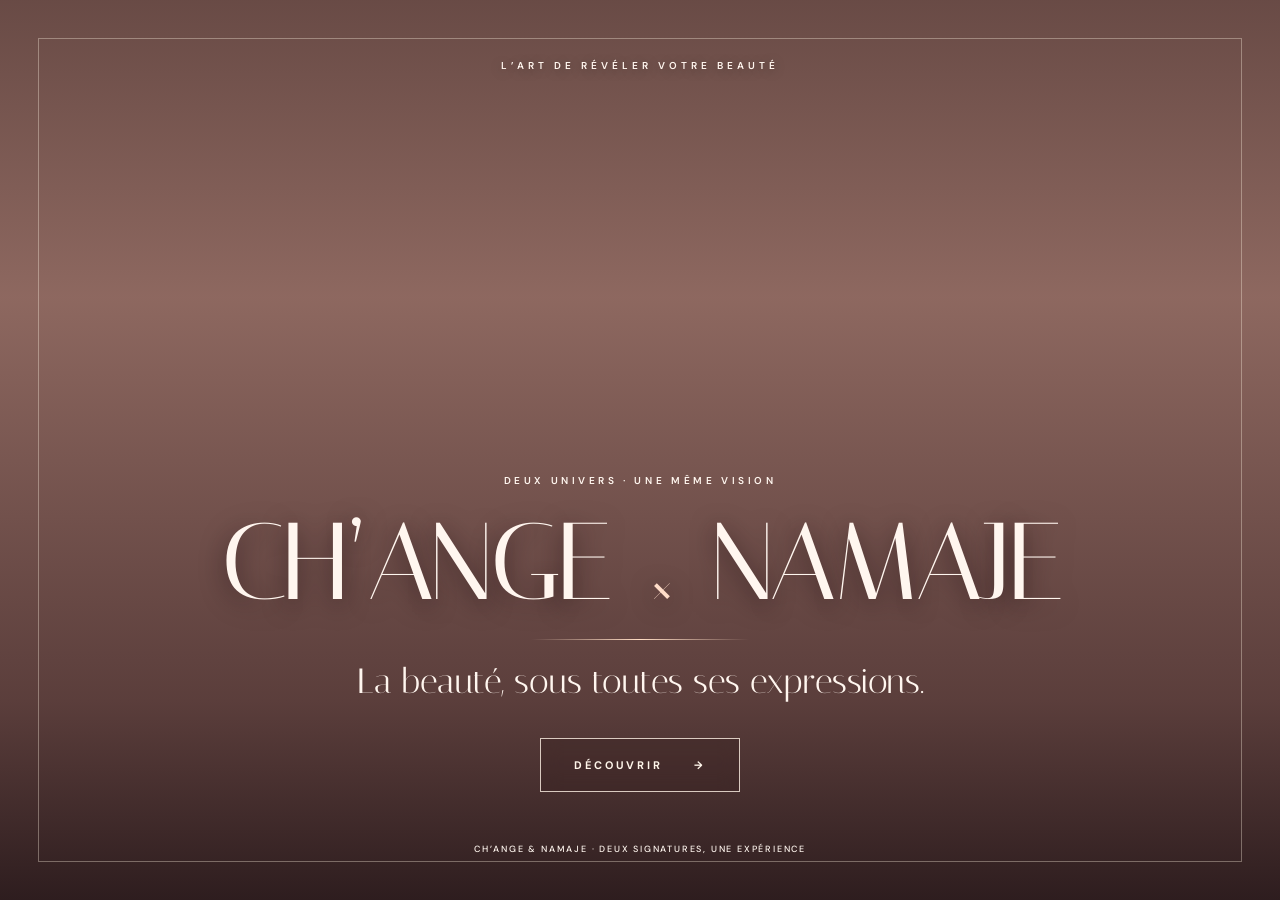
==== index.html @ f4307dc4 "fix(namaje): horaires cohérents dans le bandeau coiffure, sans modifier la présentation" ====
<!doctype html>
<html lang="fr">
<head>
<meta charset="utf-8">
<meta name="viewport" content="width=device-width, initial-scale=1">
<meta name="robots" content="index,follow">
<meta name="description" content="Découvrez Ch’ange, institut de beauté au Thor : soins visage, rituels du corps et moments de détente. Informations et contact.">
<meta name="theme-color" content="#f8f3ee">
<title>Ch’ange — Institut de beauté au Thor</title>
<link rel="icon" href="./favicon.svg" type="image/svg+xml">
<link rel="preconnect" href="https://fonts.googleapis.com">
<link rel="preconnect" href="https://fonts.gstatic.com" crossorigin>
<link href="https://fonts.googleapis.com/css2?family=DM+Sans:wght@400;500;600;700&family=Italiana&display=swap" rel="stylesheet">
<style>:root{--bg:#faf6f1;--cream:#f2e7dd;--rose:#d5b0a6;--ink:#3d2e2c;--muted:#877872;--stroke:#e7dad0;--white:#fffdfa;--display:'Italiana',Georgia,serif;--sans:'DM Sans',Arial,sans-serif}*{box-sizing:border-box}html{scroll-behavior:smooth}body{margin:0;background:var(--bg);color:var(--ink);font-family:var(--sans);-webkit-font-smoothing:antialiased}body.no-scroll{overflow:hidden}a{color:inherit;text-decoration:none}button{font:inherit;cursor:pointer}button:focus-visible,a:focus-visible,summary:focus-visible{outline:3px solid #b77e73;outline-offset:3px}img{display:block;width:100%;height:100%;object-fit:cover}h1,h2,h3,p{margin-top:0}.page[hidden],.lightbox[hidden],.mobile-menu[hidden],[hidden]{display:none!important}.skip{position:absolute;left:-10000px;top:auto;width:1px;height:1px;overflow:hidden}.skip:focus{left:12px;top:12px;background:white;padding:14px;width:auto;height:auto;z-index:200}.container{width:min(1320px,calc(100% - 112px));margin:auto}.preview-bar{min-height:32px;background:#4a3635;color:#fcece5;font:500 10px var(--sans);letter-spacing:.045em;display:flex;align-items:center;justify-content:space-between;padding:6px max(56px,calc((100vw - 1320px)/2));gap:12px}.preview-dot{display:inline-block;width:6px;height:6px;border-radius:50%;background:#e0b9a1;margin-right:8px}.site-header{position:sticky;top:0;z-index:30;height:93px;display:flex;align-items:center;justify-content:space-between;gap:32px;padding:0 max(56px,calc((100vw - 1320px)/2));background:rgba(250,246,241,.96);backdrop-filter:blur(14px);border-bottom:1px solid rgba(93,69,62,.12)}.wordmark,.change-wordmark{font:47px/.78 var(--display);letter-spacing:.025em;white-space:nowrap;text-transform:uppercase;font-synthesis:none}.wordmark small{display:block;text-align:center;font:600 9px/1.2 var(--sans);letter-spacing:.27em;margin-top:11px}.desktop-menu{display:flex;align-items:center;gap:26px;margin-left:auto}.desktop-menu>a{font-size:12px;white-space:nowrap;padding:12px 0;color:#796a62;position:relative}.desktop-menu>a.active{color:var(--ink);font-weight:700}.desktop-menu>a.active:after,.desktop-menu>a:hover:after{content:'';position:absolute;bottom:4px;left:0;right:0;height:1px;background:var(--ink)}.header-actions{display:flex;align-items:center}.nav-reserve{background:var(--ink);color:#fffaf6;font-size:12px;font-weight:600;white-space:nowrap;padding:16px 21px;border-radius:2px;transition:background .2s}.nav-reserve span{margin-left:13px}.nav-reserve:hover,.btn-dark:hover{background:#75554f}.mobile-toggle{display:none;border:0;background:none;color:var(--ink);font-size:27px}.mobile-menu{background:var(--bg);padding:15px 24px;display:grid;border-bottom:1px solid var(--stroke)}.mobile-menu a{padding:12px;border-bottom:1px solid var(--stroke)}.overline,.section-kicker{font-size:11px;font-weight:700;letter-spacing:.22em;color:#9a7469}.line{width:32px;display:inline-block;height:1px;background:var(--rose);vertical-align:middle;margin-right:12px}.btn{display:inline-flex;align-items:center;justify-content:space-between;gap:40px;padding:19px 25px;border:1px solid transparent;font-size:12px;font-weight:700;letter-spacing:.02em;transition:background .2s,transform .2s}.btn:hover{transform:translateY(-2px)}.btn-dark{background:var(--ink);color:white}.btn-light{background:var(--white);color:var(--ink)}.btn-outline{border-color:var(--ink);color:var(--ink)}.btn-outline:hover{background:#ead9ca}.under-link{display:inline-flex;gap:21px;align-items:center;font-size:12px;border-bottom:1px solid #b6a399;padding-bottom:7px}.text-arrow{font-size:12px;display:inline-flex;align-items:center;gap:28px;border-bottom:1px solid #bba59b;padding-bottom:8px;font-weight:700}.text-arrow span{font-size:16px}.home-hero{display:grid;grid-template-columns:53% 47%;min-height:646px;padding-top:52px;padding-bottom:58px;align-items:center}.hero-copy{padding:5px 40px 0 38px;position:relative;z-index:2}.hero-copy h1{font:clamp(67px,6.3vw,106px)/.98 var(--display);letter-spacing:-.03em;margin:29px 0 31px;white-space:nowrap}.hero-copy h1 em,.inner-intro h1 i,.intro-bands h2 i,.section-heading h2 i,.feature-content h2 i,.gift-steps h2 i,.contact-grid h2 i,.philosophy h3 i,.faq h2 i,.universe-grid h2 i{font-weight:400;color:#b88f85;font-style:italic}.hero-copy>p{font-size:14px;line-height:2.1;color:#7c706d;max-width:430px}.hero-actions{display:flex;align-items:center;gap:29px;margin-top:38px}.hero-location{display:flex;gap:12px;align-items:center;margin-top:74px;font-size:12px;line-height:1.7;color:#948177}.hero-location strong{font-weight:600;color:var(--ink)}.asterisk{font:43px var(--display);color:#c9a39c}.hero-visual{height:565px;position:relative;display:flex;justify-content:center}.hero-arch{position:absolute;left:5%;right:5%;top:0;bottom:25px;border-radius:270px 270px 4px 4px;overflow:hidden;background:#d3b2a1}.hero-arch img{object-position:center 52%}.round-seal{position:absolute;left:-34px;top:39%;height:130px;width:130px;border-radius:50%;background:#ecded4;border:1px solid #d7c0b3;box-shadow:0 0 0 6px #ecded4;display:flex;flex-direction:column;align-items:center;justify-content:center;font-size:11px;font-weight:600;line-height:1.7;letter-spacing:.16em;text-align:center;transform:rotate(-12deg)}.round-seal b{font:23px var(--display)}.hero-photo-note{position:absolute;bottom:0;right:-12px;transform:rotate(-90deg) translateX(100%);transform-origin:right bottom;font-size:9px;letter-spacing:.26em;white-space:nowrap;color:#947a70}.hero-photo-note span{margin:0 8px}.hairline{border-top:1px solid var(--stroke)}.intro-bands{text-align:center;padding:95px 150px 100px}.intro-bands h2,.section-heading h2,.feature-content h2,.contact-grid h2,.universe-grid h2,.faq h2{font:clamp(42px,4.4vw,72px)/1.06 var(--display);letter-spacing:-.025em;margin:18px 0 22px}.intro-bands>p:last-child{max-width:630px;margin:auto;color:#837670;line-height:2;font-size:14px}.home-categories{padding:0 0 110px}.section-heading{display:flex;align-items:flex-end;justify-content:space-between;margin-bottom:35px}.section-heading h2{margin-bottom:0}.category-grid{display:grid;grid-template-columns:1.15fr 1fr 1fr;gap:20px;height:445px}.category-card{position:relative;overflow:hidden;background:#e1c5b9}.category-card img,.gallery-item img{transition:transform .7s}.category-card:hover img,.gallery-item:hover img{transform:scale(1.055)}.category-card:after{content:'';position:absolute;inset:36% 0 0;background:linear-gradient(transparent,rgba(45,28,25,.65))}.category-overlay{position:absolute;z-index:1;bottom:28px;left:25px;right:25px;color:white;display:grid;grid-template-columns:1fr 20px;align-items:end;gap:10px}.category-overlay small{grid-column:1/-1;font-size:9px;letter-spacing:.2em}.category-overlay strong{font:33px var(--display);white-space:nowrap}.category-overlay b{font-weight:400;font-size:25px}.split-feature{display:grid;grid-template-columns:1fr 1fr;min-height:520px;background:#ede0d5}.feature-photo{height:540px}.feature-photo img{object-position:center 48%}.feature-content{align-self:center;padding:80px max(75px,calc((100vw - 1320px)/2));padding-left:clamp(50px,8vw,130px)}.feature-content h2{font-size:clamp(42px,4.3vw,70px);line-height:1.1;margin:18px 0 27px}.feature-content p{font-size:14px;line-height:2;color:#7b6c65;max-width:430px;margin-bottom:30px}.testimonial-block{text-align:center;padding:100px 0 110px}.testimonial-block .ornament{font:39px var(--display);color:#c9a091}.testimonial-block blockquote{font:clamp(37px,3.6vw,61px)/1.26 var(--display);max-width:880px;margin:23px auto;color:#533d38}.testimonial-block>p{font-size:11px;color:#9e9187}.action-panel{background:#ad847a;color:white;display:flex;align-items:center;justify-content:space-between;padding:65px 78px;margin-bottom:105px}.action-panel small{font-size:10px;letter-spacing:.22em}.action-panel h2{font:45px/1.18 var(--display);margin:15px 0 0}.inner-intro{padding:100px 0 75px;text-align:center}.inner-intro h1{font:clamp(55px,6vw,90px)/1.08 var(--display);letter-spacing:-.03em;margin:19px 0 24px}.inner-intro p{max-width:650px;margin:auto;font-size:14px;line-height:2.0;color:#80746e}.care-layout{padding:5px 0 90px}.care-filters{display:flex;align-items:center;justify-content:center;gap:10px;margin-bottom:38px}.chip{border:1px solid #dfd1c8;background:transparent;padding:13px 19px;font-size:12px;color:#856f69}.chip:hover,.chip.active{background:var(--ink);color:#fff;border-color:var(--ink)}.care-cards{display:grid;grid-template-columns:repeat(2,minmax(0,1fr));gap:20px}.care-item{min-height:275px;background:#fffcf9;border:1px solid var(--stroke);display:grid;grid-template-columns:42% 58%}.care-item>img{height:100%;object-position:center}.care-item>div{padding:32px 30px;display:flex;align-items:flex-start;flex-direction:column}.care-item small{color:#ae8479;letter-spacing:.12em;font-size:9px;font-weight:700}.care-item h2{font:36px var(--display);margin:19px 0 10px}.care-item p{color:#7b726e;font-size:12px;line-height:1.8;margin-bottom:19px}.care-item a{margin-top:auto}.notice{display:flex;align-items:center;gap:24px;background:#e9dad0;padding:26px 36px;margin-bottom:90px}.notice>span{font-size:30px}.notice p{font-size:12px;line-height:1.7;margin:0;flex:1}.notice a{font-size:12px;text-decoration:underline;white-space:nowrap}.universe-grid{display:grid;grid-template-columns:49% 51%;gap:0;background:#e9dcd1}.universe-grid img{height:565px}.universe-grid>div{align-self:center;padding:60px 12%}.universe-grid p{font-size:14px;line-height:2;color:#7f6e66;margin-bottom:20px}.universe-grid .btn{margin-top:15px}.philosophy{display:grid;grid-template-columns:repeat(3,1fr);gap:75px;padding:90px 0 130px}.philosophy>div{border-top:1px solid #daccc1;padding-top:20px}.philosophy span{font-size:12px;color:#b98f84}.philosophy h3{font:40px var(--display);margin:26px 0 12px}.philosophy p{font-size:13px;line-height:1.8;color:#857670}.gallery-grid{display:grid;grid-template-columns:1.1fr 1fr 1fr;grid-auto-rows:315px;gap:18px;padding-bottom:120px}.gallery-item{border:0;padding:0;overflow:hidden;position:relative;background:#dfc9ba;text-align:left}.gallery-item.tall{grid-row:span 2}.gallery-item:after{content:'';position:absolute;inset:55% 0 0;background:linear-gradient(transparent,#30201c99)}.gallery-item span{position:absolute;z-index:1;bottom:22px;left:22px;right:22px;color:white;font-size:12px;display:flex;justify-content:space-between}.gallery-item span b{font-size:20px;font-weight:400}.gift-hero{display:grid;grid-template-columns:1fr 1fr;gap:7%;align-items:center;padding:95px 0 80px}.gift-hero>div{padding:0 0 0 40px}.gift-hero h1{font:clamp(60px,5.6vw,85px)/1.08 var(--display);margin:24px 0}.gift-hero h1 i{color:#b78c7e;font-weight:400}.gift-hero p{font-size:14px;line-height:1.9;color:#80736b;max-width:480px;margin-bottom:30px}.gift-hero img{height:520px;border-radius:260px 260px 0 0}.micro{font-size:10px!important;color:#998b82!important;line-height:1.75}.gift-hero .micro{margin-top:18px}.gift-steps{border-top:1px solid var(--stroke);display:grid;grid-template-columns:repeat(3,1fr);gap:50px;padding:65px 0 125px}.gift-steps b{color:#bb8d7e;font-size:12px}.gift-steps h2{font:33px var(--display);margin:18px 0}.gift-steps p{font-size:12px;line-height:1.8;color:#817269}.contact-grid{display:grid;grid-template-columns:1fr 1fr;gap:24px;padding-bottom:110px}.contact-card,.hours-card{background:var(--white);padding:54px 65px;border:1px solid var(--stroke)}.contact-card h2,.hours-card h2{font-size:54px;margin:17px 0 36px}.contact-field{padding:20px 0;border-top:1px solid var(--stroke)}.contact-field>span{color:#aa847b;letter-spacing:.18em;font-size:10px}.contact-field p{font-size:15px;line-height:1.8;margin:15px 0 10px}.contact-field a:not(.contact-big){font-size:12px;text-decoration:underline}.contact-big{display:block;margin:15px 0 3px;font:26px var(--display)}.contact-big.mail{font:15px var(--sans);overflow-wrap:anywhere}.contact-card .btn{margin-top:27px}.hours-list{border-top:1px solid var(--stroke)}.hours-list>div{display:flex;justify-content:space-between;border-bottom:1px solid var(--stroke);padding:16px 0;font-size:13px}.hours-list strong{font-weight:600}.hours-card .micro{padding-top:14px}.faq{display:grid;grid-template-columns:37% 63%;gap:40px;padding-bottom:115px}.faqs{padding-right:30px}.faqs details{border-bottom:1px solid var(--stroke)}.faqs summary{padding:24px 0;cursor:pointer;font-size:15px;display:flex;justify-content:space-between;list-style:none}.faqs summary::-webkit-details-marker{display:none}.faqs summary span{font-size:20px;color:#b58b81}.faqs p{font-size:13px;line-height:1.9;color:#7a6c66;padding-bottom:18px}.faqs p a{text-decoration:underline}.footer{background:#3d302e;color:#eaded4}.footer-top{display:grid;grid-template-columns:2fr repeat(3,1fr);gap:45px;padding:65px 0 80px}.footer-brand .wordmark{font-size:49px;display:inline-block;color:#fff7ed}.footer-brand .wordmark small{font-size:9px}.footer-brand p{font-size:13px;color:#c2b0a5;margin-top:32px}.footer-top>div:not(:first-child){display:flex;flex-direction:column;align-items:flex-start;gap:13px;font-size:12px}.footer-top strong{font-size:12px;letter-spacing:.12em;color:#fff6ef;margin-bottom:12px}.footer-top a:not(.wordmark):hover{text-decoration:underline}.footer-top p{font-size:12px;line-height:1.9;color:#ccbab0}.footer-bottom{border-top:1px solid #665651;min-height:67px;display:flex;align-items:center;justify-content:space-between;gap:20px;font-size:10px;color:#d3beb2}.lightbox{position:fixed;inset:0;background:#211916ef;z-index:200;display:grid;place-items:center;padding:60px}.lightbox img{width:auto;height:auto;max-height:85vh;max-width:85vw;object-fit:contain;box-shadow:0 12px 50px #0007}.lightbox-close{position:absolute;right:35px;top:18px;background:none;border:0;color:white;font-size:45px}@media(max-width:1300px){.container{width:calc(100% - 80px)}.site-header{padding:0 40px}.desktop-menu{gap:16px}.wordmark{font-size:39px}.hero-copy{padding-left:0}.hero-copy h1{font-size:clamp(60px,6.2vw,88px)}.hero-visual{height:525px}.preview-bar{padding:6px 40px}.feature-content{padding-right:45px}}@media(max-width:1040px){.site-header{height:80px}.desktop-menu{display:none}.mobile-toggle{display:block;margin-left:15px}.hero-copy h1{font-size:clamp(57px,6.9vw,75px)}.home-hero{grid-template-columns:50% 50%;min-height:590px}.hero-visual{height:490px}.hero-actions{flex-wrap:wrap;gap:19px}.hero-location{margin-top:42px}.care-item{grid-template-columns:1fr}.care-item>img{height:230px}.feature-content{padding:40px}.intro-bands{padding:80px 40px}.category-overlay strong{font-size:25px}.gallery-grid{grid-auto-rows:250px}.contact-card,.hours-card{padding:35px}}@media(max-width:680px){.container{width:calc(100% - 36px)}.preview-bar{padding:9px 18px;font-size:9px}.preview-bar>span:last-child{display:none}.site-header{height:75px;padding:0 18px}.wordmark{font-size:37px}.wordmark small{font-size:8px}.nav-reserve{padding:12px 11px;font-size:10px}.nav-reserve span{display:none}.home-hero{grid-template-columns:1fr;padding:50px 0 35px;gap:32px}.hero-copy{padding:0}.hero-copy h1{font-size:clamp(56px,14vw,79px);margin:24px 0;white-space:normal}.hero-copy>p{font-size:13px}.hero-actions{margin-top:25px}.hero-location{display:none}.hero-visual{height:450px;margin:0 13px}.hero-arch{left:5%;right:5%;bottom:0}.round-seal{height:105px;width:105px;left:-8px;font-size:9px}.hero-photo-note{display:none}.intro-bands{padding:75px 0}.intro-bands h2,.section-heading h2{font-size:49px}.section-heading{align-items:flex-start;gap:15px;flex-direction:column}.home-categories{padding-bottom:65px}.category-grid{grid-template-columns:1fr 1fr;height:auto;gap:12px}.category-card{height:270px}.category-tall{grid-column:1/-1;height:400px}.category-overlay{left:13px;right:13px;bottom:16px}.category-overlay strong{font-size:23px}.category-overlay small{font-size:7px}.split-feature{grid-template-columns:1fr}.feature-photo{height:420px}.feature-content{padding:50px 22px 60px}.feature-content h2{font-size:52px}.testimonial-block{padding:78px 0}.testimonial-block blockquote{font-size:42px}.action-panel{padding:40px 25px;display:block;margin-bottom:65px}.action-panel h2{font-size:36px;margin-bottom:26px}.inner-intro{padding:75px 0 45px}.inner-intro h1{font-size:58px}.care-filters{flex-wrap:wrap;justify-content:flex-start}.chip{font-size:11px;padding:11px}.care-cards{grid-template-columns:1fr}.care-item{grid-template-columns:42% 58%;min-height:220px}.care-item>img{height:100%}.care-item>div{padding:22px 16px}.care-item h2{font-size:28px}.care-item p{font-size:11px}.notice{flex-wrap:wrap;padding:22px;gap:12px}.notice a{margin-left:43px}.universe-grid{grid-template-columns:1fr}.universe-grid img{height:440px}.universe-grid>div{padding:50px 24px}.philosophy{grid-template-columns:1fr;gap:35px;padding:65px 0 90px}.gallery-grid{grid-template-columns:1fr 1fr;grid-auto-rows:220px;gap:10px;padding-bottom:80px}.gallery-item.tall{grid-row:span 2}.gift-hero{grid-template-columns:1fr;padding:65px 0 40px}.gift-hero>div{padding:0}.gift-hero h1{font-size:62px}.gift-hero img{height:370px;margin-top:25px}.gift-steps{grid-template-columns:1fr;gap:25px;padding-bottom:85px}.gift-steps>div{border-bottom:1px solid var(--stroke);padding-bottom:20px}.contact-grid{grid-template-columns:1fr;padding-bottom:75px}.contact-card,.hours-card{padding:32px 22px}.contact-card h2,.hours-card h2{font-size:50px}.faq{grid-template-columns:1fr;gap:10px;padding-bottom:75px}.faqs{padding-right:0}.footer-top{grid-template-columns:1fr 1fr;gap:30px;padding:55px 0}.footer-top>div:first-child{grid-column:1/-1}.footer-bottom{align-items:flex-start;padding:20px 0;flex-wrap:wrap}.lightbox{padding:20px}.lightbox img{max-width:95vw;max-height:80vh}.lightbox-close{right:14px;top:6px}}
.care-item-dynamic{padding:35px;background:#fffaf6;border:1px solid #ebddd3;min-height:220px;display:flex;flex-direction:column;justify-content:center;gap:12px}.care-item-dynamic h3{font:29px Italiana,Georgia,serif;margin:0}.care-item-dynamic p{line-height:1.6;color:#796d67}.care-item-dynamic small{font-weight:700;color:#a47769}.cms-modules{display:grid;gap:20px;margin-bottom:65px}.cms-module{padding:32px;border-radius:18px;background:#fff9f3;display:grid;gap:14px}.cms-module h2{font:38px Italiana,Georgia,serif;margin:0}.cms-module p{max-width:830px;line-height:1.8;color:#655852;white-space:pre-line}.cms-module img{width:100%;max-height:460px;object-fit:cover;border-radius:14px}.cms-module a{width:max-content;border-bottom:1px solid currentColor}.cms-module--banner{background:#e8d4ca}.cms-module--photo{grid-template-columns:1fr 1fr;align-items:center}.cms-module--photo img{grid-column:1;grid-row:1/3}.cms-module--photo h2,.cms-module--photo p{grid-column:2}@media(max-width:750px){.cms-module--photo{display:block}.cms-module--photo img{margin-bottom:20px}}

/* Mobile: déroulant attaché à l'en-tête sticky, jamais inséré en haut du document. */
@media (max-width: 1040px) {
 .site-header{isolation:isolate}
 .site-header > .mobile-menu{
  position:absolute;
  z-index:35;
  top:100%;
  left:0;
  right:0;
  display:grid;
  gap:0;
  padding:12px max(18px,env(safe-area-inset-right)) 20px max(18px,env(safe-area-inset-left));
  margin:0;
  background:#faf6f1;
  border-top:1px solid #e7dad0;
  border-bottom:1px solid #d8c5ba;
  box-shadow:0 18px 26px rgba(61,46,44,.14);
  max-height:calc(100vh - 80px);
  max-height:calc(100dvh - 80px);
  overflow-y:auto;
  overscroll-behavior:contain;
  -webkit-overflow-scrolling:touch;
 }
 .site-header > .mobile-menu a{
  display:block;
  padding:15px 12px;
  color:var(--ink);
  font-size:14px;
  font-weight:500;
 }
 .site-header > .mobile-menu a:last-child{border-bottom:0}
 .site-header > .mobile-menu a[aria-current="page"]{
  color:#a47769;
  font-weight:700;
 }
}
@media (max-width: 680px){
 .site-header > .mobile-menu{
  max-height:calc(100vh - 75px);
  max-height:calc(100dvh - 75px);
 }
}
@media (min-width: 1041px){
 .site-header > .mobile-menu{display:none!important}
}

</style>
<link rel="stylesheet" href="./tarifs.css"><link rel="stylesheet" href="./soins-details.css">
<link rel="stylesheet" href="./home-dual.css?v=10">
<link rel="stylesheet" href="./design-public.css?v=5">
<link rel="stylesheet" href="./home-reference.css?v=3">
<link rel="stylesheet" href="./home-canvas.css?v=8">
<link rel="stylesheet" href="./scene-superposition.css?v=2">
<link rel="stylesheet" href="./header-brand.css?v=4">
<link rel="stylesheet" href="./first-screen-fluid.css?v=2">
<link rel="stylesheet" href="./header-editorial.css?v=1">
<link rel="stylesheet" href="./universe-identity.css?v=2">
<link rel="stylesheet" href="./home-editorial-polish.css?v=3">
<link rel="stylesheet" href="./public-design-system.css?v=1">
<link rel="stylesheet" href="./universe-detail-parity.css?v=1">
<link rel="stylesheet" href="./universe-photo-only.css?v=1">
<link rel="stylesheet" href="./home-menu-position.css?v=2">
<link rel="stylesheet" href="./home-beauty-collision.css?v=1">
<link rel="stylesheet" href="./esthetique-first-visit.css?v=1">
<link rel="stylesheet" href="./namaje-editorial.css?v=1">
<link rel="stylesheet" href="./official-public-header.css?v=1">
<link rel="stylesheet" href="./universe-gateway.css?v=4">
</head>
<body>
<a class="skip" href="#main">Aller au contenu</a>
<div class="preview-bar"><span>CH’ANGE · INSTITUT DE BEAUTÉ · LE THOR</span><span>Pour prendre rendez-vous : <a href="tel:+33615604001" style="color:#fff4ee;text-decoration:underline">06 15 60 40 01</a>　·　<a href="https://pro.institut-change.fr/" style="color:#fff4ee;text-decoration:underline">Espace professionnel ↗</a></span></div>
<header class="site-header">
  <a class="wordmark change-wordmark" href="#accueil" aria-label="Ch’ange, retour à l'accueil">CH’ANGE <small>INSTITUT DE BEAUTÉ</small></a>
  <nav class="desktop-menu" aria-label="Navigation principale">
    <a href="#accueil" data-nav="accueil">Accueil</a>
    <a href="#soins" data-nav="soins">Les soins</a>
    <a href="#tarifs" data-nav="tarifs">Tarifs</a>
    <a href="#univers" data-nav="univers">L’institut</a>
    <a href="#galerie" data-nav="galerie">Galerie</a>
    <a href="#cadeaux" data-nav="cadeaux">Cartes cadeaux</a>
    <a href="#contact" data-nav="contact">Contact</a>
  </nav>
  <nav class="desktop-menu change-home-nav" aria-label="Navigation d’accueil">
    <a href="#accueil" data-nav="accueil">Accueil</a>
    <a href="#esthetique" data-nav="esthetique">Esthétique</a>
    <a href="#coiffure" data-nav="coiffure">Coiffure</a>
    <a href="#univers" data-nav="univers">À propos</a>
    <a href="#tarifs" data-nav="tarifs">Tarifs</a>
    <a href="#contact" data-nav="contact">Contact</a>
  </nav>
  <div class="header-actions"><a class="nav-reserve" href="mailto:change.institut@outlook.com?subject=Demande%20de%20rendez-vous%20-%20Ch%27ange"><span class="change-calendar-icon" aria-hidden="true"><svg viewBox="0 0 24 24" xmlns="http://www.w3.org/2000/svg"><rect x="3" y="5" width="18" height="16" rx="2"/><path d="M7.5 3v4M16.5 3v4M3 10h18M9.3 15l2 2 3.6-4"/></svg></span><span class="change-reserve-label">Prendre rendez-vous</span><span class="change-reserve-arrow" aria-hidden="true">→</span></a><button class="mobile-toggle" id="mobile-toggle" type="button" aria-expanded="false" aria-controls="mobile-menu" aria-label="Ouvrir le menu">☰</button></div>
  <nav id="mobile-menu" class="mobile-menu" aria-label="Navigation mobile" hidden>
    <a href="#accueil">Accueil</a><a href="#esthetique">Esthétique</a><a href="#coiffure">Coiffure</a><a href="#soins">Les soins</a><a href="#tarifs">Tarifs</a><a href="#univers">L’institut</a><a href="#galerie">Galerie</a><a href="#cadeaux">Cartes cadeaux</a><a href="#contact">Contact</a><a class="change-mobile-reserve" href="mailto:change.institut@outlook.com?subject=Demande%20de%20rendez-vous%20-%20Ch%27ange">Prendre rendez-vous →</a>
  </nav>
</header>
<main id="main" tabindex="-1">
  <section class="page" data-cms-page="accueil" id="page-accueil" data-page="accueil">
    <section class="dual-home" aria-label="Ch’ange et Namaje, deux univers réunis">
      <figure class="dual-home__center-media" hidden aria-hidden="true">
        <img alt="" loading="eager" decoding="async">
      </figure>
      <div class="dual-home__grid">
        <article class="dual-home__panel dual-home__panel--beauty">
          <div class="dual-home__copy">
            <h1>CH’ANGE</h1>
            <div class="dual-home__label">ESTHÉTIQUE</div>
            <p>Des soins sur mesure<br>pour révéler votre beauté<br>naturelle.</p>
            <a class="btn btn-dark" href="#esthetique">DÉCOUVRIR L’ESTHÉTIQUE <span aria-hidden="true">→</span></a>
          </div>
        </article>
        <div class="dual-home__center">
          <h2>Deux univers<br>Une même vision</h2>
          <p>Beauté · Bien-être · Confiance</p>
        </div>
        <article class="dual-home__panel dual-home__panel--hair">
          <div class="dual-home__copy">
            <h2>NAMAJE</h2>
            <div class="dual-home__label">COIFFURE</div>
            <p>Des cheveux sublimés,<br>une signature unique.</p>
            <a class="btn btn-dark" href="#coiffure">DÉCOUVRIR LA COIFFURE <span aria-hidden="true">→</span></a>
          </div>
        </article>
        <button type="button" class="dual-home__scroll" id="change-hero-scroll" aria-label="Défiler vers la présentation de l’institut">SCROLLEZ POUR EXPLORER</button>
        <ul class="dual-home__services" aria-label="Quatre univers de prestations">
          <li>SOINS VISAGE<br>ET CORPS</li>
          <li>ÉPILATION<br>ET BIEN-ÊTRE</li>
          <li>COUPE &amp; BRUSHING<br>SUR MESURE</li>
          <li>COLORATION<br>ET SOINS CAPILLAIRES</li>
        </ul>
      </div>
    </section>
    <section class="intro-bands container"><p class="section-kicker">PRENEZ LE TEMPS DE VOUS RETROUVER</p><h2>Un lieu pour se sentir <i>bien.</i></h2><p>Chez Ch’ange, chaque parenthèse beauté est une invitation à vous accorder de l’attention. Découvrez nos univers de soins et choisissez le moment qui vous ressemble.</p></section>
    <section class="home-categories container"><div class="section-heading"><div><div class="overline">NOS UNIVERS</div><h2>La beauté à votre <i>rythme.</i></h2></div><a class="text-arrow" href="#soins">Explorer les prestations <span>↗</span></a></div><div class="category-grid">
      <a href="#soins?categorie=visage" class="category-card category-tall"><img data-photo="soin-visage" loading="lazy" alt="Soin du visage et moment de détente"><span class="category-overlay"><small>01 / PRENDRE SOIN</small><strong>Soins du visage</strong><b>↗</b></span></a>
      <a href="#contact" class="category-card"><img data-photo="ongles" loading="lazy" alt="Manucure rose pâle et décor floral devant le fond CH’ANGE"><span class="category-overlay"><small>02 / SE SUBLIMER</small><strong>Beauté des mains</strong><b>↗</b></span></a>
      <a href="#cadeaux" class="category-card"><img data-photo="ambiance-spa" loading="lazy" alt="Serviettes et produits disposés pour un rituel de détente"><span class="category-overlay"><small>03 / FAIRE PLAISIR</small><strong>Offrir une pause</strong><b>↗</b></span></a>
    </div></section>
    <section class="split-feature"><div class="feature-photo"><img data-photo="portrait" loading="lazy" alt="Portrait aux cheveux ondulés devant le fond aux couleurs de Ch’ange"></div><div class="feature-content"><div class="overline">L'ESPRIT CH’ANGE</div><h2>La douceur se<br>trouve dans les <i>détails.</i></h2><p>Des instants simples, une ambiance apaisante, une attention personnelle : entrez dans l’univers Ch’ange.</p><a class="btn btn-outline" href="#univers">Découvrir l’institut <span>↗</span></a></div></section>
    <section class="testimonial-block container"><span class="ornament">✧</span><div class="overline">VOS MOTS</div><blockquote>« Un moment suspendu entre les douces mains d’Ange. »</blockquote><p>Extrait d’un avis partagé dans les visuels de l’institut</p></section>
    <section class="action-panel container"><div><small>UNE PARENTHÈSE RIEN QU’À VOUS</small><h2>Et si votre prochain moment<br>de douceur commençait ici ?</h2></div><a class="btn btn-light" href="#contact">Nous contacter <span>↗</span></a></section>
  <div id="cms-modules-accueil" class="container cms-modules" aria-live="polite"></div>
</section>

  <section class="page" data-cms-page="esthetique" id="page-esthetique" data-page="esthetique" hidden>
    <section class="dual-home" aria-label="Univers Esthétique CH’ANGE">
      <figure class="dual-home__center-media" hidden aria-hidden="true"><img alt="" loading="eager" decoding="async"></figure>
      <div class="dual-home__grid">
        <article class="dual-home__panel dual-home__panel--beauty" aria-label="Découvrir les soins esthétiques de CH’ANGE">
          <div class="dual-home__copy">
            <div class="dual-home__label">CH’ANGE · LE THOR</div>
            <h1>ESTHÉTIQUE</h1>
            <p>Des soins sur mesure<br>pour révéler votre beauté<br>naturelle.</p>
            <a class="btn btn-dark" href="#tarifs">DÉCOUVRIR LES TARIFS <span aria-hidden="true">↗</span></a>
            <p class="esthetique-hero-disciplines" aria-label="Nos principales familles de soins">VISAGE <span aria-hidden="true">·</span> CORPS <span aria-hidden="true">·</span> ÉPILATION <span aria-hidden="true">·</span> BIEN-ÊTRE</p>
          </div>
        </article>
        <button class="esthetique-hero-scroll" type="button" data-hero-scroll aria-label="Faire défiler jusqu’à la présentation de l’institut">
          DÉCOUVREZ NOTRE UNIVERS <span aria-hidden="true">↓</span>
        </button>
        </div>
    </section>
    <section class="intro-bands container"><p class="section-kicker">PRENEZ LE TEMPS DE VOUS RETROUVER</p><h2>Un lieu pour se sentir <i>bien.</i></h2><p>Chez Ch’ange, chaque parenthèse beauté est une invitation à vous accorder de l’attention. Découvrez nos univers de soins et choisissez le moment qui vous ressemble.</p></section>
    <section class="home-categories container"><div class="section-heading"><div><div class="overline">NOS UNIVERS</div><h2>La beauté à votre <i>rythme.</i></h2></div><a class="text-arrow" href="#soins">Explorer les prestations <span>↗</span></a></div><div class="category-grid">
      <a href="#soins?categorie=visage" class="category-card category-tall"><img data-photo="soin-visage" loading="lazy" alt="Soin du visage et moment de détente"><span class="category-overlay"><small>01 / PRENDRE SOIN</small><strong>Soins du visage</strong><b>↗</b></span></a>
      <a href="#contact" class="category-card"><img data-photo="ongles" loading="lazy" alt="Manucure rose pâle et décor floral devant le fond CH’ANGE"><span class="category-overlay"><small>02 / SE SUBLIMER</small><strong>Beauté des mains</strong><b>↗</b></span></a>
      <a href="#cadeaux" class="category-card"><img data-photo="ambiance-spa" loading="lazy" alt="Serviettes et produits disposés pour un rituel de détente"><span class="category-overlay"><small>03 / FAIRE PLAISIR</small><strong>Offrir une pause</strong><b>↗</b></span></a>
    </div></section>
    <section class="split-feature"><div class="feature-photo"><img data-photo="portrait" loading="lazy" alt="Portrait aux cheveux ondulés devant le fond aux couleurs de Ch’ange"></div><div class="feature-content"><div class="overline">L'ESPRIT CH’ANGE</div><h2>La douceur se<br>trouve dans les <i>détails.</i></h2><p>Des instants simples, une ambiance apaisante, une attention personnelle : entrez dans l’univers Ch’ange.</p><a class="btn btn-outline" href="#univers">Découvrir l’institut <span>↗</span></a></div></section>
    <section class="testimonial-block container"><span class="ornament">✧</span><div class="overline">VOS MOTS</div><blockquote>« Un moment suspendu entre les douces mains d’Ange. »</blockquote><p>Extrait d’un avis partagé dans les visuels de l’institut</p></section>
    <section class="action-panel container"><div><small>UNE PARENTHÈSE RIEN QU’À VOUS</small><h2>Et si votre prochain moment<br>de douceur commençait ici ?</h2></div><a class="btn btn-light" href="#contact">Nous contacter <span>↗</span></a></section>

    <div id="cms-modules-esthetique" class="container cms-modules" aria-live="polite"></div>
  </section>

  <section class="page" data-cms-page="coiffure" id="page-coiffure" data-page="coiffure" hidden>
    <section class="dual-home" aria-label="Univers Coiffure NAMAJE">
      <figure class="dual-home__center-media" hidden aria-hidden="true"><img alt="" loading="eager" decoding="async"></figure>
      <div class="dual-home__grid">
        <article class="dual-home__panel dual-home__panel--hair">
          <div class="dual-home__copy">
            <h2>NAMAJE</h2>
            <div class="dual-home__label">COIFFURE</div>
            <p>Des cheveux sublimés,<br>une signature unique.</p>
            <a class="btn btn-dark" href="#tarifs">DÉCOUVRIR LES TARIFS <span aria-hidden="true">→</span></a>
          </div>
        </article>
        </div>

      <!-- Composition NAMAJE : textes et interfaces uniquement.
           Les photos, calques et l'en-tête sont gérés séparément et inchangés. -->
      <div class="namaje-art" aria-label="Présentation de l’univers coiffure NAMAJE">
        <div class="namaje-art__scene">
          <div class="namaje-art__side">
            <ol class="namaje-art__index" aria-label="Nos univers de coiffure">
              <li><span class="namaje-art__index-num">01</span><span class="namaje-art__index-name">Coupes</span></li>
              <li><span class="namaje-art__index-num">02</span><span class="namaje-art__index-name">Coloration</span></li>
              <li><span class="namaje-art__index-num">03</span><span class="namaje-art__index-name">Soins</span></li>
              <li><span class="namaje-art__index-num">04</span><span class="namaje-art__index-name">Coiffage</span></li>
              <li><span class="namaje-art__index-num">05</span><span class="namaje-art__index-name">Conseils</span></li>
            </ol>
            <button type="button" class="namaje-art__scroll" data-hero-scroll aria-label="Faire défiler vers la présentation de l’institut">
              <span class="namaje-art__scroll-mark" aria-hidden="true">↓</span> DÉFILER
            </button>
          </div>
          <div class="namaje-art__text">
            <p class="namaje-art__kicker">RÉVÉLEZ VOTRE NATUREL</p>
            <h1 class="namaje-art__title">NAMAJE</h1>
            <p class="namaje-art__sub">INSTITUT DE COIFFURE</p>
            <p class="namaje-art__signature">Plus qu’une coiffure,<br>une identité.</p>
            <p class="namaje-art__disciplines" aria-label="Coupes, balayages, colorations, soins et coiffage">
              <span>COUPES</span><b aria-hidden="true">·</b><span>BALAYAGES</span><b aria-hidden="true">·</b>
              <span>COLORATIONS</span><b aria-hidden="true">·</b><span>SOINS</span><b aria-hidden="true">·</b><span>COIFFAGE</span>
            </p>
            <button type="button" class="namaje-art__cta" data-hero-scroll>
              DÉCOUVRIR L’UNIVERS <span class="namaje-art__cta-arrow" aria-hidden="true">→</span>
            </button>
          </div>
        </div>
        <div class="namaje-art__bottom" aria-label="Informations pratiques">
          <div class="namaje-art__bottom-cell">
            <span class="namaje-art__bottom-icon" aria-hidden="true">◷</span>
            <div>
              <span class="namaje-art__bottom-label">HORAIRES</span>
              <div class="namaje-art__bottom-value">Mar. – sam. : 10h00 – 18h00<br>Lun. &amp; dim. : fermé</div>
            </div>
          </div>
          <div class="namaje-art__bottom-cell namaje-art__bottom-cell--address">
            <span class="namaje-art__bottom-icon" aria-hidden="true">⌖</span>
            <div>
              <span class="namaje-art__bottom-label">ADRESSE</span>
              <div class="namaje-art__bottom-value">27 cours Gambetta<br>84250 Le Thor</div>
            </div>
          </div>
          <div class="namaje-art__bottom-cell">
            <span class="namaje-art__bottom-icon" aria-hidden="true">✆</span>
            <div>
              <span class="namaje-art__bottom-label">CONTACT</span>
              <div class="namaje-art__bottom-value"><a href="tel:+33615604001">06 15 60 40 01</a><br><a href="mailto:change.institut@outlook.com">Écrire à l’institut ↗</a></div>
            </div>
          </div>
          <div class="namaje-art__bottom-slogan">
            <span>DES CHEVEUX SUBLIMÉS,<br>UNE SIGNATURE UNIQUE.</span>
            <a href="#contact" aria-label="Contacter l’institut">→</a>
          </div>
        </div>
      </div>
    </section>
    <section class="intro-bands container"><p class="section-kicker">PRENEZ LE TEMPS DE VOUS RETROUVER</p><h2>Un lieu pour se sentir <i>bien.</i></h2><p>Chez Ch’ange, chaque parenthèse beauté est une invitation à vous accorder de l’attention. Découvrez nos univers de soins et choisissez le moment qui vous ressemble.</p></section>
    <section class="home-categories container"><div class="section-heading"><div><div class="overline">NOS UNIVERS</div><h2>La beauté à votre <i>rythme.</i></h2></div><a class="text-arrow" href="#soins">Explorer les prestations <span>↗</span></a></div><div class="category-grid">
      <a href="#soins?categorie=visage" class="category-card category-tall"><img data-photo="soin-visage" loading="lazy" alt="Soin du visage et moment de détente"><span class="category-overlay"><small>01 / PRENDRE SOIN</small><strong>Soins du visage</strong><b>↗</b></span></a>
      <a href="#contact" class="category-card"><img data-photo="ongles" loading="lazy" alt="Manucure rose pâle et décor floral devant le fond CH’ANGE"><span class="category-overlay"><small>02 / SE SUBLIMER</small><strong>Beauté des mains</strong><b>↗</b></span></a>
      <a href="#cadeaux" class="category-card"><img data-photo="ambiance-spa" loading="lazy" alt="Serviettes et produits disposés pour un rituel de détente"><span class="category-overlay"><small>03 / FAIRE PLAISIR</small><strong>Offrir une pause</strong><b>↗</b></span></a>
    </div></section>
    <section class="split-feature"><div class="feature-photo"><img data-photo="portrait" loading="lazy" alt="Portrait aux cheveux ondulés devant le fond aux couleurs de Ch’ange"></div><div class="feature-content"><div class="overline">L'ESPRIT CH’ANGE</div><h2>La douceur se<br>trouve dans les <i>détails.</i></h2><p>Des instants simples, une ambiance apaisante, une attention personnelle : entrez dans l’univers Ch’ange.</p><a class="btn btn-outline" href="#univers">Découvrir l’institut <span>↗</span></a></div></section>
    <section class="testimonial-block container"><span class="ornament">✧</span><div class="overline">VOS MOTS</div><blockquote>« Un moment suspendu entre les douces mains d’Ange. »</blockquote><p>Extrait d’un avis partagé dans les visuels de l’institut</p></section>
    <section class="action-panel container"><div><small>UNE PARENTHÈSE RIEN QU’À VOUS</small><h2>Et si votre prochain moment<br>de douceur commençait ici ?</h2></div><a class="btn btn-light" href="#contact">Nous contacter <span>↗</span></a></section>

    <div id="cms-modules-coiffure" class="container cms-modules" aria-live="polite"></div>
  </section>

  <section class="page" data-cms-page="tarifs" id="page-tarifs" data-page="tarifs" hidden>
<div class="container price-heading"><span class="overline">CH’ANGE · INSTITUT DE BEAUTÉ</span><h1 data-cms-heading>La carte de <i>nos tarifs.</i></h1><p>Soins du visage, du corps, beauté du regard et rituels : retrouvez les prestations et les cures de l’institut, classées par catégorie.</p><span id="price-total" class="section-kicker" aria-live="polite"></span></div>
<div class="container price-shell"><nav id="price-filter" class="price-filter" aria-label="Catégories des tarifs"></nav><p id="price-status" role="status" aria-live="polite">Chargement des tarifs…</p><div id="price-catalog"></div>
<div class="price-contact"><div><span class="overline">UNE PARENTHÈSE POUR VOUS</span><h2>Envie de réserver <i>un soin ?</i></h2><p>Contactez directement l’institut pour choisir votre prestation.</p></div><a class="btn btn-dark" href="mailto:change.institut@outlook.com?subject=Renseignement%20tarifs%20Ch%27ange">Nous contacter <span>↗</span></a></div></div>
<div id="cms-modules-tarifs" class="container cms-modules"></div></section>
<section class="page" data-cms-page="soins" id="page-soins" data-page="soins" hidden>
    <div class="inner-intro container"><div class="overline">LA CARTE DES SOINS</div><h1 data-cms-heading>À chaque envie, <i>son rituel.</i></h1><p>Visage, corps, massage ou parenthèse à offrir : découvrez les univers présentés par Ch’ange. La carte des tarifs est disponible dans la rubrique dédiée ; contactez l’institut pour connaître les disponibilités.</p></div>
    <div class="care-layout container"><div class="care-filters" role="group" aria-label="Filtrer les soins"><button type="button" class="chip active" data-filter="tout" aria-pressed="true">Tous les univers</button><button type="button" class="chip" data-filter="visage">Visage</button><button type="button" class="chip" data-filter="corps">Corps & massages</button><button type="button" class="chip" data-filter="specifique">Soins spécifiques</button></div><div id="care-cards" class="care-cards">
      <article class="care-item" data-category="visage"><img data-photo="soin-visage" loading="lazy" alt="Soin du visage"><div><small>VISAGE · SOIN & DOUCEUR</small><h2>Soin du visage</h2><p>Un moment dédié au confort de votre peau et à la détente.</p><button type="button" class="text-arrow care-more" data-care-detail="visage" aria-haspopup="dialog">Se renseigner <span>↗</span></button></div></article>
      <article class="care-item" data-category="corps"><img data-photo="ambiance-spa" loading="lazy" alt="Ambiance de massage"><div><small>CORPS · RELAXATION</small><h2>Massage & modelage</h2><p>Une pause enveloppante, pensée pour ralentir et relâcher les tensions du quotidien.</p><button type="button" class="text-arrow care-more" data-care-detail="massage" aria-haspopup="dialog">Se renseigner <span>↗</span></button></div></article>
      <article class="care-item" data-category="corps"><img data-photo="rituel-spa" loading="lazy" alt="Rituel floral et soin du corps"><div><small>CORPS · BIEN-ÊTRE</small><h2>Rituels du corps</h2><p>Une expérience de douceur autour du soin et de la détente.</p><button type="button" class="text-arrow care-more" data-care-detail="corps" aria-haspopup="dialog">Se renseigner <span>↗</span></button></div></article>
      <article class="care-item" data-category="specifique"><img data-photo="soin-specifique" loading="lazy" alt="Présentation d'un soin spécifique de l'institut"><div><small>SOINS SPÉCIFIQUES · SUR DEMANDE</small><h2>Lifting colombien</h2><p>Une prestation présentée dans les communications de l’institut. Modalités, précautions et prix à vérifier directement auprès de l’équipe.</p><button type="button" class="text-arrow care-more" data-care-detail="lifting" aria-haspopup="dialog">Se renseigner <span>↗</span></button></div></article>
    </div></div>
    <section class="notice container"><span>✳</span><p><strong>Besoin d’un conseil ?</strong> Pour choisir une prestation adaptée à vos attentes ou connaître les tarifs à jour, contactez directement Ch’ange.</p><a href="#contact">Contact & horaires →</a></section>
  <div id="cms-modules-soins" class="container cms-modules" aria-live="polite"></div>
</section>

  <section class="page" data-cms-page="univers" id="page-univers" data-page="univers" hidden><div class="inner-intro container"><div class="overline">NOTRE UNIVERS</div><h1 data-cms-heading>La beauté se vit <i>en douceur.</i></h1><p>Bienvenue chez Ch’ange, votre institut de beauté au Thor. Un lieu dédié aux instants de soin, à la détente et à l’attention portée à chacun.</p></div><div class="universe-grid container"><img data-photo="rituel-spa" alt="Fleurs et soin tout en douceur" loading="lazy"><div><div class="overline">L’ATTENTION DU GESTE</div><h2>Un moment pour <i>vous.</i></h2><p>Prendre soin de soi peut être aussi simple que s’accorder une pause. Ch’ange rassemble plusieurs univers de beauté et de bien-être pour vous accompagner dans ces instants.</p><p>Retrouvez l’institut au <strong>27 cours Gambetta, 84250 Le Thor</strong>. Pour toute information sur les prestations, votre accueil ou la prise de rendez-vous, l’équipe est joignable directement.</p><a href="#contact" class="btn btn-dark">Préparer ma visite <span>↗</span></a></div></div><div class="philosophy container"><div><span>01</span><h3>Écoute</h3><p>Choisir son soin en prenant le temps de poser ses questions.</p></div><div><span>02</span><h3>Douceur</h3><p>Une atmosphère calme, chaleureuse et propice à la détente.</p></div><div><span>03</span><h3>Attention</h3><p>Chaque rendez-vous est avant tout un moment qui vous appartient.</p></div></div><div id="cms-modules-univers" class="container cms-modules" aria-live="polite"></div>
</section>

  <section class="page" data-cms-page="galerie" id="page-galerie" data-page="galerie" hidden><div class="inner-intro container"><div class="overline">INSPIRATIONS & AMBIANCE</div><h1 data-cms-heading>L’univers Ch’ange <i>en images.</i></h1><p>Une sélection de photographies et de visuels de l’institut, entre délicatesse, matières naturelles et moments de soin.</p></div><div class="gallery-grid container" id="gallery-grid">
    <button class="gallery-item tall" type="button" data-photo-full="hero-mains" data-alt="Gestes de beauté et élégance des mains"><img data-photo="hero-mains" alt="Gestes de beauté et élégance des mains" loading="lazy"><span>Gestes & douceur <b>↗</b></span></button>
    <button class="gallery-item" type="button" data-photo-full="soin-visage" data-alt="Soin du visage"><img data-photo="soin-visage" alt="Soin du visage" loading="lazy"><span>Soins du visage <b>↗</b></span></button>
    <button class="gallery-item" type="button" data-photo-full="ambiance-spa" data-alt="Ambiance spa et bien-être"><img data-photo="ambiance-spa" alt="Ambiance spa et bien-être" loading="lazy"><span>Rituels bien-être <b>↗</b></span></button>
    <button class="gallery-item" type="button" data-photo-full="rituel-spa" data-alt="Fleurs et soins du corps"><img data-photo="rituel-spa" alt="Fleurs et soins du corps" loading="lazy"><span>La douceur des détails <b>↗</b></span></button>
    <button class="gallery-item" type="button" data-photo-full="identite-change" data-alt="Identité de l'institut Ch'ange"><img data-photo="identite-change" alt="Identité de l'institut Ch'ange" loading="lazy"><span>Notre signature <b>↗</b></span></button>
  </div><div id="cms-modules-galerie" class="container cms-modules" aria-live="polite"></div>
</section>

  <section class="page" data-cms-page="cadeaux" id="page-cadeaux" data-page="cadeaux" hidden><div class="gift-hero container"><div><div class="overline">POUR FAIRE PLAISIR</div><h1 data-cms-heading>Offrez un moment <i>à soi.</i></h1><p>Une attention précieuse pour une personne qui compte. Renseignez-vous auprès de l’institut pour connaître les possibilités de cartes cadeaux et les modalités en vigueur.</p><a class="btn btn-dark" href="mailto:change.institut@outlook.com?subject=Demande%20de%20carte%20cadeau%20-%20Ch%27ange">Demander une carte cadeau <span>↗</span></a><p class="micro">Aucun achat ni paiement en ligne n’est effectué sur ce site.</p></div><img data-photo="ambiance-spa" alt="Univers bien-être pour une carte cadeau" loading="lazy"></div><section class="gift-steps container"><div><b>01</b><h2>Choisissez l’attention</h2><p>Un soin ou une valeur à convenir avec l’institut.</p></div><div><b>02</b><h2>Contactez Ch’ange</h2><p>L’équipe vous renseigne sur les offres disponibles.</p></div><div><b>03</b><h2>Faites plaisir</h2><p>Offrez une parenthèse de douceur.</p></div></section><div id="cms-modules-cadeaux" class="container cms-modules" aria-live="polite"></div>
</section>

  <section class="page" data-cms-page="contact" id="page-contact" data-page="contact" hidden><div class="inner-intro container"><div class="overline">VENIR NOUS VOIR</div><h1 data-cms-heading>On se retrouve <i>bientôt ?</i></h1><p>Une question sur un soin, un tarif ou une réservation ? Ch’ange vous répond directement par téléphone ou par e-mail.</p></div><div class="contact-grid container"><div class="contact-card"><div class="overline">CONTACTER L'INSTITUT</div><h2>CH’ANGE, <i>Le Thor.</i></h2><div class="contact-field"><span>01 / ADRESSE</span><p>27 cours Gambetta<br>84250 Le Thor</p><a target="_blank" rel="noopener noreferrer" href="https://www.google.com/maps/search/?api=1&query=27%20cours%20Gambetta%2084250%20Le%20Thor">Voir l’itinéraire ↗</a></div><div class="contact-field"><span>02 / TÉLÉPHONE</span><a class="contact-big" href="tel:+33615604001">06 15 60 40 01</a></div><div class="contact-field"><span>03 / E-MAIL</span><a class="contact-big mail" href="mailto:change.institut@outlook.com">change.institut@outlook.com</a></div><a class="btn btn-dark" href="mailto:change.institut@outlook.com?subject=Demande%20de%20rendez-vous%20-%20Ch%27ange">Écrire à l’institut <span>↗</span></a></div><div class="hours-card"><div class="overline">NOS HORAIRES</div><h2>Quand venir <i>nous voir ?</i></h2><div class="hours-list"><div><span>Lundi</span><strong>9h00 — 19h00</strong></div><div><span>Mardi</span><strong>9h00 — 19h00</strong></div><div><span>Mercredi</span><strong>9h00 — 19h00</strong></div><div><span>Jeudi</span><strong>9h00 — 19h00</strong></div><div><span>Vendredi</span><strong>9h00 — 19h00</strong></div><div><span>Samedi</span><strong>9h00 — 19h00</strong></div><div><span>Dimanche</span><strong>Fermé</strong></div></div><p class="micro">Horaires repris du visuel fourni : pensez à confirmer toute modification ou fermeture exceptionnelle auprès de l’institut.</p></div></div><section class="faq container"><div><div class="overline">QUESTIONS FRÉQUENTES</div><h2>Avant votre <i>visite</i></h2></div><div class="faqs"><details><summary>Comment prendre rendez-vous ?<span>+</span></summary><p>Par téléphone au <a href="tel:+33615604001">06 15 60 40 01</a> ou par e-mail à <a href="mailto:change.institut@outlook.com">change.institut@outlook.com</a>. Il n’y a pas encore de réservation en ligne sur ce site.</p></details><details><summary>Où se trouve l’institut ?<span>+</span></summary><p>Au 27 cours Gambetta, 84250 Le Thor. Vous pouvez ouvrir directement <a target="_blank" rel="noopener noreferrer" href="https://www.google.com/maps/search/?api=1&query=27%20cours%20Gambetta%2084250%20Le%20Thor">l’itinéraire</a>.</p></details><details><summary>Où trouver les tarifs à jour ?<span>+</span></summary><p>Les tarifs ne sont pas publiés automatiquement pour éviter de présenter d’anciennes offres comme actuelles. Contactez l’institut pour obtenir la grille du moment.</p></details></div></section><div id="cms-modules-contact" class="container cms-modules" aria-live="polite"></div>
</section>
</main>
<footer class="footer"><div class="footer-top container"><div class="footer-brand"><a href="#accueil" class="wordmark change-wordmark">CH’ANGE <small>INSTITUT DE BEAUTÉ</small></a><p>Un moment à soi, tout simplement.</p></div><div><strong>Explorer</strong><a href="#soins">Les soins</a><a href="#tarifs">Tarifs</a><a href="#univers">L’institut</a><a href="#galerie">Galerie</a><a href="#cadeaux">Cartes cadeaux</a></div><div><strong>Nous retrouver</strong><a href="#contact">Horaires & contact</a><a href="tel:+33615604001">06 15 60 40 01</a><a href="mailto:change.institut@outlook.com">Écrire à Ch’ange</a></div><div><strong>Adresse</strong><p>27 cours Gambetta<br>84250 Le Thor</p><a target="_blank" rel="noopener noreferrer" href="https://www.google.com/maps/search/?api=1&query=27%20cours%20Gambetta%2084250%20Le%20Thor">Itinéraire ↗</a></div></div><div class="footer-bottom container"><span>© <span id="year"></span> Ch’ange · Institut de beauté</span><span>Rendez-vous par contact direct · Aucun paiement en ligne</span><a href="#contact">Informations de contact</a></div></footer>
<dialog id="care-detail-dialog" class="care-detail-dialog" aria-labelledby="care-dialog-title">
<div class="care-dialog-shell">
  <div class="care-dialog-head"><div><span class="overline">CH’ANGE · DÉCOUVRIR UN SOIN</span><h2 id="care-dialog-title"></h2></div><button type="button" id="care-dialog-close" class="care-dialog-close" aria-label="Fermer les informations sur le soin">×</button></div>
  <p id="care-dialog-description" class="care-dialog-intro"></p>
  <div id="care-dialog-status" role="status" aria-live="polite"></div>
  <div id="care-dialog-list"></div>
  <div class="care-dialog-actions"><a id="care-dialog-contact" class="btn btn-dark" href="mailto:change.institut@outlook.com">Demander un rendez-vous <span aria-hidden="true">↗</span></a><button type="button" id="care-dialog-done" class="care-dialog-secondary">Retour aux soins</button></div>
</div></dialog>
<div class="lightbox" id="lightbox" role="dialog" aria-label="Photographie agrandie" aria-modal="true" hidden><button class="lightbox-close" type="button" aria-label="Fermer la photographie">×</button><img id="lightbox-image" alt=""></div>
<script src="./change-extra-photos.js"></script>
<script>const CH_PHOTOS={"hero-mains":"[data-uri]","soin-visage":"[data-uri]","rituel-spa":"[data-uri]","ambiance-spa":"[data-uri]","identite-change":"[data-uri]","soin-specifique":"[data-uri]"}; Object.assign(CH_PHOTOS,window.CHANGE_EXTRA_PHOTOS||{}); document.querySelectorAll("[data-photo]").forEach(el=>{el.src=CH_PHOTOS[el.dataset.photo]});document.querySelectorAll("[data-photo-full]").forEach(el=>{el.dataset.full=CH_PHOTOS[el.dataset.photoFull]});</script><script>(function(){
  'use strict';
  const pages=[...document.querySelectorAll('[data-page]')];
  const nav=[...document.querySelectorAll('[data-nav]')];
  const toggle=document.getElementById('mobile-toggle');
  const mobile=document.getElementById('mobile-menu');
  const filters=[...document.querySelectorAll('[data-filter]')];
  const careItems=[...document.querySelectorAll('[data-category]')];
  const lightbox=document.getElementById('lightbox');
  const lightboxImage=document.getElementById('lightbox-image');
  let lastFocused=null;
  function filterCare(category){
    const valid=['tout','visage','corps','specifique'];
    category=valid.includes(category)?category:'tout';
    filters.forEach(btn=>{const active=btn.dataset.filter===category;btn.classList.toggle('active',active);btn.setAttribute('aria-pressed',String(active));});
    careItems.forEach(item=>{item.hidden=category!=='tout' && item.dataset.category!==category;});
  }
  let displayedPage=null, currentTransition=null;
  const seamlessPages=new Set(['accueil','esthetique','coiffure']);
  function renderRoute(){
    const hash=decodeURIComponent(location.hash.slice(1)||'accueil');
    const [name,query]=hash.split('?');
    const active=pages.some(el=>el.dataset.page===name)?name:'accueil';
    document.body.classList.toggle('change-home-layout',['accueil','esthetique','coiffure'].includes(active));
    window.CHANGE_HEADER_BRAND?.setUniverse(active);
    pages.forEach(el=>{el.hidden=el.dataset.page!==active;});
    nav.forEach(a=>{const selected=a.dataset.nav===active;a.classList.toggle('active',selected);if(selected)a.setAttribute('aria-current','page');else a.removeAttribute('aria-current');});
    if(active==='soins'){const params=new URLSearchParams(query||'');filterCare(params.get('categorie')||'tout');}
    document.title=active==='coiffure'
      ? 'NAMAJE — Institut de coiffure · Le Thor'
      : (active==='accueil'?'Ch’ange':({esthetique:'Esthétique · CH’ANGE',soins:'Les soins',tarifs:'Tarifs',univers:'L’institut',galerie:'Galerie',cadeaux:'Cartes cadeaux',contact:'Contact'}[active]+' — Ch’ange'))+' · Institut de beauté au Thor';
    closeMobileMenu();
    mobile.querySelectorAll('a').forEach(a=>{
      const selected=a.getAttribute('href')==='#'+active;
      if(selected)a.setAttribute('aria-current','page');
      else a.removeAttribute('aria-current');
    });
    window.scrollTo({top:0,behavior:'instant'});
    displayedPage=active;
  }
  function route(){
    const next=decodeURIComponent(location.hash.slice(1)||'accueil').split('?')[0];
    const target=pages.some(el=>el.dataset.page===next)?next:'accueil';
    const hasReducedMotion=window.matchMedia('(prefers-reduced-motion: reduce)').matches;
    const canFade=!!displayedPage&&displayedPage!==target&&
      seamlessPages.has(displayedPage)&&seamlessPages.has(target)&&
      !hasReducedMotion&&typeof document.startViewTransition==='function';
    if(currentTransition){currentTransition.skipTransition();currentTransition=null;}
    if(!canFade){renderRoute();return;}
    const destination=document.getElementById('page-'+target);
    const duration=Number(destination?.dataset.universeFade);
    document.documentElement.style.setProperty('--universe-fade-duration',
      (Number.isFinite(duration)&&duration>=160&&duration<=800?duration:340)+'ms');
    const transition=document.startViewTransition(renderRoute);
    currentTransition=transition;
    transition.finished.catch(()=>{}).finally(()=>{
      if(currentTransition===transition)currentTransition=null;
    });
  }
  function closeMobileMenu(){
    if(!mobile||!toggle)return;
    mobile.hidden=true;
    toggle.setAttribute('aria-expanded','false');
    toggle.setAttribute('aria-label','Ouvrir le menu');
  }
  function setMobileMenuOpen(open){
    if(!mobile||!toggle)return;
    mobile.hidden=!open;
    toggle.setAttribute('aria-expanded',String(open));
    toggle.setAttribute('aria-label',open?'Fermer le menu':'Ouvrir le menu');
  }
  document.querySelectorAll('#change-hero-scroll,[data-hero-scroll]').forEach(control=>control.addEventListener('click',()=>{
    control.closest('.page')?.querySelector('.intro-bands')?.scrollIntoView({
      behavior:window.matchMedia('(prefers-reduced-motion: reduce)').matches?'instant':'smooth',
      block:'start'
    });
  }));
  filters.forEach(btn=>btn.addEventListener('click',()=>filterCare(btn.dataset.filter)));
  toggle?.addEventListener('click',()=>setMobileMenuOpen(mobile.hidden));
  mobile?.addEventListener('click',e=>{if(e.target.closest('a'))closeMobileMenu();});
  document.addEventListener('click',e=>{
    if(!mobile?.hidden && !e.target.closest('.site-header'))closeMobileMenu();
  });
  document.addEventListener('keydown',e=>{if(e.key==='Escape'&&!mobile?.hidden){closeMobileMenu();toggle.focus();}});
  window.matchMedia('(min-width: 1041px)').addEventListener('change',e=>{if(e.matches)closeMobileMenu();});
  document.querySelectorAll('.gallery-item').forEach(button=>button.addEventListener('click',()=>{lastFocused=document.activeElement;lightboxImage.src=button.dataset.full;lightboxImage.alt=button.dataset.alt||'Photographie';lightbox.hidden=false;document.body.classList.add('no-scroll');lightbox.querySelector('button').focus();}));
  function closeLightbox(){lightbox.hidden=true;lightboxImage.removeAttribute('src');document.body.classList.remove('no-scroll');lastFocused?.focus();}
  lightbox.querySelector('button').addEventListener('click',closeLightbox);
  lightbox.addEventListener('click',e=>{if(e.target===lightbox)closeLightbox();});
  document.addEventListener('keydown',e=>{if(e.key==='Escape'&&!lightbox.hidden)closeLightbox();});
  document.getElementById('year').textContent=String(new Date().getFullYear());
  window.addEventListener('hashchange',route);route();
})();
</script>
<script src="./supabase-config.js"></script><script src="./site-interactions.js" defer></script><script src="./design-public.js?v=12" defer></script><script src="./header-brand.js?v=5" defer></script>
<script src="./home-canvas.js?v=7" defer></script><script src="./home-beauty-collision.js?v=1" defer></script><script src="./site-dynamic.js?v=8" defer></script><script src="./soins-details.js" defer></script><script src="./tarifs-public.js" defer></script><script src="./universe-gateway.js?v=4" defer></script>
</body></html>
---- tarifs.css ----
.price-heading{text-align:center;padding-top:83px;padding-bottom:33px;background:radial-gradient(ellipse at 50% 0%,#f0e2d8 0%,transparent 72%)}
.price-heading h1{font:clamp(57px,6.7vw,104px)/1.05 var(--display);margin:25px 0;letter-spacing:-.03em}
.price-heading h1 i,.price-contact h2 i{color:#b88f85;font-weight:400}
.price-heading p{font-size:14px;color:#8b766a;max-width:680px;line-height:1.85;margin:0 auto 14px}
.price-shell{max-width:1120px;padding-bottom:80px}
.price-filter{display:flex;gap:8px;flex-wrap:wrap;justify-content:center;margin:15px 0 44px}
.price-chip{font-size:12px;border:1px solid #d9c6ba;background:transparent;color:#6c5548;border-radius:40px;padding:12px 17px;cursor:pointer}
.price-chip:hover{background:#eee3db}.price-chip[aria-pressed=true]{background:#49362e;color:white;border-color:#49362e}
#price-status{text-align:center;color:#87736c;margin:15px 0;min-height:1em}
.price-section{margin-bottom:60px}.price-section-head{display:flex;align-items:baseline;justify-content:space-between;border-bottom:1px solid #c7aa9c;padding-bottom:17px;gap:18px}
.price-section h2{font:clamp(40px,4vw,62px)/1.08 var(--display);margin:0}
.price-section-head small{font-size:11px;letter-spacing:.12em;color:#988073;text-transform:uppercase;white-space:nowrap}
.price-subtitle{font:28px var(--display);color:#8b7164;margin:30px 0 3px}
.price-row{display:grid;grid-template-columns:minmax(0,1fr) 145px 110px;gap:19px;padding:18px 6px;border-bottom:1px solid #e7dbd3;align-items:start}
.price-info strong{font-weight:600;font-size:15px;line-height:1.45}.price-info p{font-size:12px;color:#947c70;line-height:1.7;margin:6px 0 0}
.price-duration{font-size:12px;color:#826e63;text-align:right;padding-top:3px}.price-amount{font:30px var(--display);color:#644a3a;text-align:right;white-space:nowrap}
.price-contact{background:#eee0d5;padding:35px 39px;display:flex;align-items:center;gap:30px}
.price-contact>div{flex:1}.price-contact h2{font:37px var(--display);margin:10px 0}.price-contact p{font-size:12px;color:#8b7366;margin:0}
.price-contact .btn{white-space:nowrap}
@media(max-width:830px){.price-contact{flex-wrap:wrap}.price-row{grid-template-columns:minmax(0,1fr) 95px 85px;gap:9px}.price-amount{font-size:25px}}
@media(max-width:600px){.price-heading{padding-top:42px}.price-heading h1{font-size:56px}.price-filter{justify-content:flex-start;overflow-x:auto;flex-wrap:nowrap;padding-bottom:10px}.price-chip{white-space:nowrap}.price-section{margin-bottom:38px}.price-section h2{font-size:40px}.price-row{grid-template-columns:minmax(0,1fr) 85px;gap:5px;padding:14px 0}.price-info strong{font-size:14px}.price-info p{font-size:11px}.price-duration{grid-column:1;grid-row:2;text-align:left}.price-amount{grid-column:2;grid-row:1/span 2;font-size:24px}.price-contact{padding:23px}.price-contact .btn{width:100%}}
---- soins-details.css ----
/* Modal informative des soins: styles uniquement, pas de modification de la carte des tarifs */
.care-more{background:none;border:0;border-bottom:1px solid #bba59b;padding:0 0 8px;color:inherit;text-align:left;appearance:none;cursor:pointer}
.care-more:hover{text-decoration:none;color:#986e63}
.care-detail-dialog{border:1px solid #e4d4c9;border-radius:6px;background:#fffaf6;color:#3d2e2c;box-shadow:0 28px 110px #38231d40;width:min(760px,calc(100vw - 28px));max-height:min(86vh,940px);overflow:auto;padding:0}
.care-detail-dialog::backdrop{background:rgba(40,28,27,.68);backdrop-filter:blur(6px)}
.care-dialog-shell{padding:clamp(23px,4.4vw,49px)}
.care-dialog-head{display:flex;justify-content:space-between;align-items:flex-start;gap:16px;border-bottom:1px solid #ddc7b9;padding-bottom:21px}
.care-dialog-head h2{font:clamp(36px,4.3vw,58px)/1.05 var(--display);margin:18px 0 0}
.care-dialog-close{border:1px solid #ddc7b9;background:transparent;color:#614d41;width:39px;height:39px;border-radius:50%;font-size:26px;line-height:1;flex-shrink:0}
.care-dialog-close:hover,.care-dialog-secondary:hover{background:#f0e6dd}
.care-dialog-intro{color:#806c63;font-size:13px;line-height:1.9;margin:21px 0 14px}
#care-dialog-status{font-size:13px;line-height:1.7;color:#896e62;margin:17px 0}
.care-dialog-group{margin:28px 0 12px}
.care-dialog-group h3{font:27px/1.1 var(--display);margin:0 0 8px;border-bottom:1px solid #dbc5b6;padding-bottom:12px}
.care-dialog-group small{font-size:10px;letter-spacing:.11em;text-transform:uppercase;color:#947a70}
.care-dialog-row{display:grid;grid-template-columns:minmax(0,1fr) 97px 87px;column-gap:14px;row-gap:5px;padding:16px 0;border-bottom:1px solid #eee1d9}
.care-dialog-row strong{font-size:13px;line-height:1.5;font-weight:600}
.care-dialog-row p{font-size:11px;line-height:1.65;color:#857369;margin:5px 0 0}
.care-dialog-row .care-duration{font-size:12px;color:#7b695f;text-align:right;line-height:1.6}
.care-dialog-row .care-price{font:24px/1.25 var(--display);white-space:nowrap;text-align:right;color:#725543}
.care-dialog-note{font-size:12px;line-height:1.8;color:#876d61;margin-top:20px;border-left:2px solid #c5a195;padding:2px 13px}
.care-dialog-actions{display:flex;gap:17px;align-items:center;justify-content:space-between;flex-wrap:wrap;padding-top:29px}
.care-dialog-actions .btn{gap:14px;padding:16px 18px}
.care-dialog-secondary{background:none;border:1px solid #cfb4a5;color:#6e5246;padding:16px 18px;font-size:12px}
@media(max-width:600px){.care-dialog-row{grid-template-columns:minmax(0,1fr) 83px;gap:5px 8px}.care-dialog-row .care-duration{grid-row:2;grid-column:1;text-align:left;font-size:11px}.care-dialog-row .care-price{grid-row:1/span 2;grid-column:2;font-size:22px}.care-dialog-head h2{font-size:38px}.care-dialog-actions{flex-direction:column;align-items:stretch}.care-dialog-actions .btn,.care-dialog-secondary{width:100%;justify-content:center}}
---- home-dual.css ----
/* CH’ANGE — accueil minimaliste : deux menus, aucune photographie ou décoration végétale. */
.dual-home {
  background:var(--bg);
  border-bottom:1px solid var(--stroke);
}
.dual-home__grid {
  width:min(1240px,calc(100% - 112px));
  margin:0 auto;
  padding:88px 0 100px;
  display:grid;
  grid-template-columns:minmax(0,1fr) minmax(0,1fr);
  gap:clamp(48px,9vw,150px);
}
.dual-home__panel {
  min-width:0;
  display:flex;
  align-items:center;
}
.dual-home__panel--hair {
  justify-content:flex-end;
  text-align:right;
}
.dual-home__copy {
  width:100%;
  max-width:480px;
}
.dual-home__panel--beauty .dual-home__copy {
  padding-top:0;
}
.dual-home__label {
  font:600 10px/1.4 var(--sans);
  letter-spacing:.18em;
  text-transform:uppercase;
  color:#aa8176;
}
.dual-home__copy h1,
.dual-home__copy h2 {
  margin:21px 0 14px;
  color:var(--ink);
  font:400 clamp(60px,6vw,87px)/1.04 var(--display);
  letter-spacing:-.032em;
}
.dual-home__copy .dual-home__sub {
  margin:0 0 23px;
  color:var(--ink);
  font:400 clamp(34px,3.8vw,50px)/1.09 var(--display);
  letter-spacing:-.02em;
}
.dual-home__copy .dual-home__sub em {
  color:#b88f85;
  font-style:italic;
}
.dual-home__copy p:not(.dual-home__sub) {
  margin:0 0 29px;
  max-width:355px;
  color:#80736d;
  font:400 14px/1.85 var(--sans);
}
.dual-home__panel--hair .dual-home__copy p:not(.dual-home__sub) {
  margin-left:auto;
}
.dual-home__copy .btn {
  display:inline-flex;
  gap:21px;
  align-items:center;
  justify-content:center;
  padding:14px 22px;
  font:400 21px/1.2 var(--display);
  letter-spacing:.035em;
  white-space:nowrap;
}
.dual-home__copy .btn span[aria-hidden="true"] {
  font:600 14px/1 var(--sans);
  letter-spacing:0;
}
@media (min-width:861px) {
  .dual-home__panel--hair {
    padding-left:clamp(25px,4vw,60px);
  }
}
@media (max-width:860px) {
  .dual-home__grid {
    width:calc(100% - 64px);
    gap:52px;
    padding:62px 0 72px;
  }
  .dual-home__copy h1,
  .dual-home__copy h2 {font-size:clamp(47px,7vw,66px);}
  .dual-home__copy .dual-home__sub {font-size:clamp(29px,4.7vw,40px);}
  .dual-home__panel--beauty .dual-home__copy {padding-top:0;}
  .dual-home__copy p:not(.dual-home__sub) {font-size:13px;}
}
@media (max-width:600px) {
  .dual-home__grid {
    width:calc(100% - 36px);
    grid-template-columns:1fr;
    gap:0;
    padding:42px 0 55px;
  }
  .dual-home__panel {
    align-items:flex-start;
    justify-content:flex-start;
    text-align:left;
  }
  .dual-home__panel--beauty .dual-home__copy {
    padding-top:0;
    padding-bottom:46px;
  }
  .dual-home__panel--hair {
    padding-top:42px;
  }
  .dual-home__copy h1,
  .dual-home__copy h2 {
    margin:16px 0 12px;
    font-size:clamp(54px,14vw,73px);
  }
  .dual-home__copy .dual-home__sub {
    font-size:clamp(35px,9vw,45px);
  }
  .dual-home__panel--hair .dual-home__copy p:not(.dual-home__sub) {
    margin-left:0;
  }
}



/*
 * Les deux menus partagent exactement les mêmes lignes verticales sur desktop :
 * légende, titre, accroche, description, bouton.
 * Pas d'ajustement sur la photographie de fond ni sur ses paramètres.
 */
@media(min-width:601px) {
  .dual-home__panel {align-items:center;}
  .dual-home__copy {
    display:grid;
    grid-template-rows:22px 106px 125px minmax(130px,auto) 56px;
    align-items:start;
    padding-top:0;
    padding-bottom:0;
  }
  .dual-home__copy .dual-home__label {
    align-self:start;
    margin:0;
    line-height:22px;
    white-space:normal;
  }
  .dual-home__copy h1,
  .dual-home__copy h2 {
    align-self:start;
    margin:15px 0 0;
  }
  .dual-home__copy .dual-home__sub {
    align-self:start;
    margin:0;
  }
  .dual-home__copy p:not(.dual-home__sub) {
    align-self:start;
    margin:0;
  }
  .dual-home__copy .btn {
    align-self:start;
    justify-self:start;
    min-height:52px;
  }
  .dual-home__panel--hair .dual-home__copy .btn {
    justify-self:end;
  }
}
@media(min-width:601px) and (max-width:860px){
  .dual-home__copy {
    grid-template-rows:22px 83px 112px minmax(160px,auto) 56px;
  }
  .dual-home__copy h1,
  .dual-home__copy h2 {margin-top:12px;}
}
/* Sur téléphone, on conserve les deux menus empilés et leur rythme commun. */
@media(max-width:600px){
  .dual-home__copy {
    display:grid;
    grid-template-rows:auto auto auto auto auto;
    align-content:start;
  }
  .dual-home__copy .dual-home__label {
    line-height:1.5;
    margin:0;
  }
  .dual-home__copy .btn{justify-self:start;}
  .dual-home__panel--hair .dual-home__copy .btn{justify-self:start;}
}

/*
 * Image d'accueil en arrière-plan pleine largeur.
 * Variables modifiables depuis CH'ANGE Pro / Sites et pages / Accueil.
 * Quand aucune image n'est publiée, le fond uni et la grille initiale restent en place.
 */
.dual-home {
  position:relative;
  isolation:isolate;
  overflow:hidden;
}
.dual-home__center-media[hidden]{display:none!important}
.dual-home--with-photo {
  --hero-x:50%;
  --hero-y:50%;
  --hero-mobile-x:50%;
  --hero-mobile-y:50%;
  --hero-zoom:1;
  --hero-height:700px;
  --hero-overlay:.50;
  --hero-overlay-mid:.42;
  background:#e8dacb;
}
.dual-home--with-photo .dual-home__grid{
  position:relative;
  z-index:2;
  min-height:var(--hero-height);
  padding-block:clamp(80px,9vh,150px);
  align-items:center;
}
.dual-home__center-media {
  position:absolute;
  inset:0;
  z-index:0;
  width:100%;
  height:100%;
  margin:0;
  overflow:hidden;
  pointer-events:none;
}
.dual-home__center-media img{
  width:100%;
  height:100%;
  display:block;
  object-fit:cover;
  object-position:var(--hero-x) var(--hero-y);
  transform:scale(var(--hero-zoom));
  transform-origin:center center;
}
.dual-home__center-media:after{
  content:"";
  position:absolute;
  inset:0;
  background:
    linear-gradient(90deg,
      rgba(250,246,241,var(--hero-overlay)) 0%,
      rgba(250,246,241,var(--hero-overlay-mid)) 37%,
      rgba(250,246,241,var(--hero-overlay-mid)) 63%,
      rgba(250,246,241,var(--hero-overlay)) 100%);
}
.dual-home--with-photo .dual-home__panel {position:relative;z-index:2}
.dual-home--with-photo .dual-home__copy{
  background:rgba(250,246,241,.06);
  text-shadow:0 1px 10px rgba(250,246,241,.28);
}
.dual-home--with-photo .dual-home__copy p:not(.dual-home__sub){
  color:#4f403b;
}
@media(max-width:860px){
  .dual-home--with-photo .dual-home__grid {
    min-height:var(--hero-height);
    padding-block:70px;
  }
}
@media(max-width:600px){
  .dual-home--with-photo .dual-home__grid {
    min-height:0;
    padding-block:72px;
  }
  .dual-home--with-photo .dual-home__center-media img{
    object-position:var(--hero-mobile-x) var(--hero-mobile-y);
  }
  .dual-home__center-media:after {
    background:linear-gradient(180deg,
      rgba(250,246,241,var(--hero-overlay)),
      rgba(250,246,241,var(--hero-overlay-mid)) 50%,
      rgba(250,246,241,var(--hero-overlay)));
  }
}
@media(prefers-reduced-motion:reduce){
  .dual-home__center-media img{transition:none!important}
}

/* Accueil pleine image : pas de cadre crème lors du dézoom. */
.dual-home--with-photo{
  background:transparent;
  border-bottom:0;
}
.dual-home--with-photo .dual-home__grid{
  height:var(--hero-height);
  min-height:460px;
  padding-block:0;
}
/* Même photo en remplissage continu, derrière le cadrage réduit.
   Ainsi les réglages de 30 à 99 % ne font jamais réapparaître de marge colorée. */
.dual-home--with-photo .dual-home__center-media{
  background-repeat:no-repeat;
  background-size:cover;
  background-position:var(--hero-x) var(--hero-y);
}
.dual-home--with-photo.dual-home--underzoom .dual-home__center-media img{
  -webkit-mask-image:radial-gradient(ellipse farthest-side at center,#000 48%,transparent 100%);
  mask-image:radial-gradient(ellipse farthest-side at center,#000 48%,transparent 100%);
}
/* Le menu reste placé sur la photo ; sa hauteur détermine uniquement
   l'espace nécessaire aux textes aux petites largeurs. */
@media(max-width:860px){
  .dual-home--with-photo .dual-home__grid{
    height:var(--hero-height);
    min-height:460px;
    padding-block:0;
  }
}
@media(max-width:600px){
  .dual-home--with-photo .dual-home__grid{
    height:auto;
    min-height:0;
    padding-block:42px;
  }
  .dual-home--with-photo .dual-home__center-media{
    background-position:var(--hero-mobile-x) var(--hero-mobile-y);
  }
}
---- design-public.css ----
/* CH’ANGE — calques de mise en page et scène continue de l'accueil. */
 .change-landing-stage{position:absolute;inset:0 0 auto;z-index:0;overflow:hidden;pointer-events:none;isolation:isolate;background:#eee1d4}
.change-landing-stage[hidden]{display:none!important}
.change-stage-photo{position:absolute;inset:0;width:100%;height:100%;object-fit:cover;object-position:var(--stage-x,50%) var(--stage-y,50%);transform:scale(var(--stage-zoom,1));transform-origin:center;opacity:var(--stage-opacity,1)}
.change-stage-veil{position:absolute;inset:0;background:rgba(250,246,241,var(--stage-veil,.25))}
.change-editor-layer{position:absolute;display:block;width:var(--layer-width,30%);max-width:none;height:auto;left:var(--layer-x,50%);top:var(--layer-y,50%);transform:translate(-50%,-50%) rotate(var(--layer-rotate,0deg));opacity:var(--layer-opacity,1);object-fit:contain;pointer-events:none}
body.change-stage-active .preview-bar{position:relative;z-index:31;background:rgba(74,54,53,var(--topbar-opacity,.6));}
body.change-stage-active .site-header{background:rgba(250,246,241,var(--header-opacity,.08));backdrop-filter:none;border-color:transparent;transition:background .2s ease}
body.change-stage-active.change-stage-scrolled .site-header{background:rgba(250,246,241,.96);backdrop-filter:blur(14px);border-bottom-color:rgba(93,69,62,.12)}
body.change-stage-active :is(#page-accueil,#page-esthetique,#page-coiffure){position:relative;z-index:1;background:transparent}
body.change-stage-active :is(#page-accueil,#page-esthetique,#page-coiffure) .intro-bands{background:rgba(250,246,241,var(--intro-opacity,0))}
body.change-stage-active :is(#page-accueil,#page-esthetique,#page-coiffure) .dual-home__center-media{display:none!important}
body.change-stage-active :is(#page-accueil,#page-esthetique,#page-coiffure) .dual-home{background:transparent;border-color:transparent}
body.change-stage-active :is(#page-accueil,#page-esthetique,#page-coiffure) .dual-home__copy{background:transparent}
body.change-stage-active :is(#page-accueil,#page-esthetique,#page-coiffure) .dual-home__grid{position:relative;z-index:2}
.change-page-design-canvas{position:absolute;inset:0 0 auto;height:var(--page-canvas-height,760px);overflow:hidden;pointer-events:none;z-index:0}
.change-page-design-canvas[hidden]{display:none!important}
.page.change-page-with-layers{position:relative;isolation:isolate}
.page.change-page-with-layers > :not(.change-page-design-canvas){position:relative;z-index:1}
@media(max-width:600px){
 body.change-stage-active .preview-bar{background:rgba(74,54,53,var(--topbar-opacity,.25))}
 body.change-stage-active .site-header{background:rgba(250,246,241,var(--header-opacity,.12))}
 .change-landing-stage .change-stage-photo{object-position:var(--stage-mobile-x,50%) var(--stage-mobile-y,50%)}
 .change-editor-layer{width:var(--layer-mobile-width,var(--layer-width,30%))}
}

/* Interaction réservée au brouillon intégré dans la fenêtre de l'éditeur. */
body.change-editor-preview .change-editor-layer{pointer-events:auto;cursor:grab;touch-action:none}
body.change-editor-preview .change-editor-layer:hover{outline:2px dashed rgba(116,72,62,.85);outline-offset:4px}
body.change-editor-preview .change-editor-layer:active{cursor:grabbing}

body.change-editor-preview :is(#page-accueil,#page-esthetique,#page-coiffure){pointer-events:none}
body.change-editor-preview :is(#page-accueil,#page-esthetique,#page-coiffure) .dual-home__copy,
body.change-editor-preview :is(#page-accueil,#page-esthetique,#page-coiffure) .intro-bands h2,
body.change-editor-preview :is(#page-accueil,#page-esthetique,#page-coiffure) .intro-bands p,
body.change-editor-preview :is(#page-accueil,#page-esthetique,#page-coiffure) .home-categories{pointer-events:auto}

/* Pages intérieures : transparence indépendante sans étendre l'image d'accueil. */
body.change-page-header-active .site-header{background:rgba(250,246,241,var(--header-opacity,.08));backdrop-filter:none}
body.change-page-header-active .preview-bar{background:rgba(74,54,53,var(--topbar-opacity,.6))}
body.change-page-header-active .inner-intro{background:rgba(250,246,241,var(--intro-opacity,0))}
.page.change-page-with-layers>.change-page-design-canvas{z-index:4}
---- home-reference.css ----
/* CH’ANGE — accueil de référence : navigation transparente, trio CH’ANGE / vision / NAMAJE.
   Ce fichier ne s'applique qu'à l'accueil. Les autres pages conservent leur navigation. */
body.change-home-layout{--landing-ink:#35221e;--landing-ivory:#fff5ee;--landing-rose:#f8ece5}
body.change-home-layout .preview-bar{display:none!important}
body.change-home-layout .site-header{
  position:fixed;top:0;left:0;right:0;width:100%;height:120px;
  padding:0 clamp(22px,4vw,64px);display:flex;align-items:center;gap:clamp(20px,3vw,55px);
  z-index:80;background:transparent!important;border:0!important;
  box-shadow:none!important;backdrop-filter:none!important;-webkit-backdrop-filter:none!important;
  color:var(--landing-ink);
}
body.change-home-layout .site-header .wordmark{
  font-family:var(--display);font-size:clamp(42px,4.35vw,68px);line-height:.82;
  letter-spacing:-.035em;flex:none;color:var(--landing-ink);
  text-shadow:0 1px 8px rgba(255,244,233,.18);
}
body.change-home-layout .site-header .wordmark small{
  font-family:var(--sans);font-size:clamp(8px,.73vw,10px);font-weight:600;
  line-height:1.15;letter-spacing:.25em;margin-top:14px;
  display:flex;gap:8px;justify-content:center;align-items:center;
}
body.change-home-layout .site-header .wordmark small:before,
body.change-home-layout .site-header .wordmark small:after{
  content:"";height:1px;width:22px;background:currentColor;opacity:.7;
}
body.change-home-layout .desktop-menu:not(.change-home-nav){display:none!important}
.site-header .change-home-nav{display:none}
body.change-home-layout .site-header .change-home-nav{display:flex;gap:clamp(19px,2.2vw,43px);align-items:center;justify-content:center;margin-left:auto}
body.change-home-layout .site-header .change-home-nav>a{
  font:600 clamp(13px,1.04vw,16px)/1.4 var(--sans);padding:10px 0;
  color:var(--landing-ink);text-shadow:0 1px 9px rgba(255,250,245,.2);
}
body.change-home-layout .site-header .change-home-nav>a.active{font-weight:700}
body.change-home-layout .site-header .nav-reserve{
  display:inline-flex;align-items:center;justify-content:center;gap:16px;
  min-height:60px;padding:15px clamp(20px,2vw,30px);border-radius:40px;
  border:1px solid rgba(53,34,30,.3);background:var(--landing-rose);color:#201917;
  box-shadow:0 4px 0 rgba(45,27,25,.12);font:700 13px/1.3 var(--sans);text-transform:uppercase;
  letter-spacing:.01em;
}
body.change-home-layout .site-header .nav-reserve span{font-size:24px;font-weight:400;margin-left:0;line-height:1}
body.change-home-layout .site-header .nav-reserve:hover{background:#fff9f4}
body.change-home-layout.change-stage-scrolled .site-header{
  height:90px;background:rgba(250,246,241,.96)!important;
  backdrop-filter:blur(15px)!important;-webkit-backdrop-filter:blur(15px)!important;
  border-bottom:1px solid rgba(80,54,46,.12)!important;
}
body.change-home-layout.change-stage-scrolled .site-header .wordmark{font-size:43px}
body.change-home-layout.change-stage-scrolled .site-header .nav-reserve{min-height:48px;padding:10px 19px}

/* L'image va du bord supérieur jusqu'au bas du hero UNIQUEMENT. */
body.change-home-layout :is(#page-accueil,#page-esthetique,#page-coiffure){position:relative;isolation:auto;background:transparent}
body.change-home-layout :is(#page-accueil,#page-esthetique,#page-coiffure) .dual-home{
  position:relative;z-index:1;overflow:visible;isolation:auto;border:0!important;
  background:transparent!important;min-height:max(790px,100svh,var(--hero-height,0px));
}
body.change-home-layout :is(#page-accueil,#page-esthetique,#page-coiffure) .dual-home__center-media{display:none!important}
body.change-home-layout :is(#page-accueil,#page-esthetique,#page-coiffure) .dual-home__grid{
  display:grid;grid-template-columns:minmax(0,1fr) minmax(250px,.9fr) minmax(0,1fr);
  grid-template-rows:minmax(320px,1fr) auto auto;
  width:100%;max-width:none;height:auto!important;min-height:max(790px,100svh,var(--hero-height,0px))!important;
  align-items:end;column-gap:clamp(24px,3vw,60px);row-gap:0;
  padding:clamp(136px,16vh,190px) clamp(35px,5.3vw,85px) 44px!important;
}
body.change-home-layout :is(#page-accueil,#page-esthetique,#page-coiffure) .dual-home__panel{
  position:relative;z-index:2;display:block;align-self:end;min-width:0;
  padding:0!important;margin:0 0 clamp(36px,6vh,76px);background:none;justify-content:initial;
}
body.change-home-layout :is(#page-accueil,#page-esthetique,#page-coiffure) .dual-home__panel--beauty{grid-column:1;grid-row:1;text-align:left}
body.change-home-layout :is(#page-accueil,#page-esthetique,#page-coiffure) .dual-home__panel--hair{grid-column:3;grid-row:1;text-align:right}
body.change-home-layout :is(#page-accueil,#page-esthetique,#page-coiffure) .dual-home__copy{
  display:flex;flex-direction:column;align-items:flex-start;gap:0;grid-template-rows:none;
  width:100%;max-width:none;padding:0!important;margin:0;background:none!important;text-shadow:none;
}
body.change-home-layout :is(#page-accueil,#page-esthetique,#page-coiffure) .dual-home__panel--hair .dual-home__copy{align-items:flex-end}
body.change-home-layout :is(#page-accueil,#page-esthetique,#page-coiffure) .dual-home__copy h1,
body.change-home-layout :is(#page-accueil,#page-esthetique,#page-coiffure) .dual-home__copy h2{
  font:400 clamp(46px,5.35vw,83px)/1.08 var(--display);
  letter-spacing:-.045em;margin:0 0 15px!important;text-transform:uppercase;
  color:var(--landing-ink);
}
body.change-home-layout :is(#page-accueil,#page-esthetique,#page-coiffure) .dual-home__panel--hair h2{
  color:var(--landing-ivory);text-shadow:0 2px 9px rgba(32,19,16,.5),0 1px 2px rgba(32,19,16,.45);
}
body.change-home-layout :is(#page-accueil,#page-esthetique,#page-coiffure) .dual-home__label{
  font:700 clamp(13px,1.1vw,18px)/1.5 var(--sans);letter-spacing:.22em;
  color:var(--landing-ink);display:flex;align-items:center;gap:12px;
  margin:0 0 27px!important;
}
body.change-home-layout :is(#page-accueil,#page-esthetique,#page-coiffure) .dual-home__label:before,
body.change-home-layout :is(#page-accueil,#page-esthetique,#page-coiffure) .dual-home__label:after{
  content:"";width:45px;height:1px;background:currentColor;opacity:.8;
}
body.change-home-layout :is(#page-accueil,#page-esthetique,#page-coiffure) .dual-home__panel--hair .dual-home__label{
  color:var(--landing-ivory);text-shadow:0 1px 5px rgba(35,19,15,.45);
}
body.change-home-layout :is(#page-accueil,#page-esthetique,#page-coiffure) .dual-home__copy>p:not(.dual-home__sub){
  font:500 clamp(16px,1.42vw,22px)/1.4 var(--sans);letter-spacing:-.015em;
  max-width:325px;margin:0 0 34px!important;color:var(--landing-ink);
  text-shadow:0 1px 10px rgba(255,248,243,.2);
}
body.change-home-layout :is(#page-accueil,#page-esthetique,#page-coiffure) .dual-home__panel--hair .dual-home__copy>p:not(.dual-home__sub){
  color:var(--landing-ivory);text-shadow:0 2px 7px rgba(28,18,15,.55);
  margin-left:auto;
}
body.change-home-layout :is(#page-accueil,#page-esthetique,#page-coiffure) .dual-home__copy .btn{
  align-self:initial;justify-self:initial;display:inline-flex;
  min-height:62px;border-radius:999px;padding:17px clamp(18px,2.4vw,33px);
  gap:16px;white-space:nowrap;box-shadow:0 3px 0 rgba(34,19,16,.12);
  font:700 clamp(12px,1.12vw,17px)/1.2 var(--sans);letter-spacing:.018em;
  text-transform:uppercase;background:var(--landing-rose);border:1px solid rgba(65,37,31,.4);
  color:#271c19;
}
body.change-home-layout :is(#page-accueil,#page-esthetique,#page-coiffure) .dual-home__panel--hair .btn{
  background:#30211e;color:#fffaf5;border-color:rgba(255,249,244,.95);
  box-shadow:0 4px 0 rgba(34,19,16,.35);
}
body.change-home-layout :is(#page-accueil,#page-esthetique,#page-coiffure) .dual-home__copy .btn span[aria-hidden]{font:400 24px/1 var(--sans)}
body.change-home-layout :is(#page-accueil,#page-esthetique,#page-coiffure) .dual-home__copy .btn:hover{transform:translateY(-2px)}
body.change-home-layout :is(#page-accueil,#page-esthetique,#page-coiffure) .dual-home__center{
  grid-column:2;grid-row:1;align-self:end;justify-self:center;
  text-align:center;margin-bottom:clamp(110px,13vh,175px);
  max-width:430px;color:var(--landing-ink);position:relative;z-index:2;
}
body.change-home-layout :is(#page-accueil,#page-esthetique,#page-coiffure) .dual-home__center h2{
  font:400 clamp(36px,3.55vw,57px)/1.02 var(--display);letter-spacing:-.025em;
  margin:0 auto 25px;white-space:nowrap;
}
body.change-home-layout :is(#page-accueil,#page-esthetique,#page-coiffure) .dual-home__center p{
  font:600 clamp(14px,1.25vw,19px)/1.55 var(--sans);
  letter-spacing:.13em;margin:0;white-space:nowrap;
}
body.change-home-layout :is(#page-accueil,#page-esthetique,#page-coiffure) .dual-home__scroll{
  grid-column:1/-1;grid-row:2;justify-self:center;margin:0 auto 48px;
  border:0;background:transparent;padding:9px 12px;
  font:700 13px/1.2 var(--sans);letter-spacing:.2em;color:var(--landing-ink);
  text-transform:uppercase;cursor:pointer;
}
body.change-home-layout :is(#page-accueil,#page-esthetique,#page-coiffure) .dual-home__scroll:hover{text-decoration:underline;text-underline-offset:6px}
body.change-home-layout :is(#page-accueil,#page-esthetique,#page-coiffure) .dual-home__services{
  grid-column:1/-1;grid-row:3;display:grid;grid-template-columns:repeat(4,minmax(0,1fr));
  align-items:center;gap:clamp(12px,2vw,36px);list-style:none;
  width:100%;margin:0;padding:0;text-align:center;
}
body.change-home-layout :is(#page-accueil,#page-esthetique,#page-coiffure) .dual-home__services li{
  font:700 clamp(12px,1.05vw,17px)/1.48 var(--sans);
  letter-spacing:.14em;color:var(--landing-ink);text-transform:uppercase;
}

/* Section clairement distincte et opaque, jamais au-dessus de la photo. */
body.change-home-layout :is(#page-accueil,#page-esthetique,#page-coiffure) .intro-bands{
  display:block;position:relative;z-index:4;isolation:isolate;
  width:100%;max-width:none;min-height:290px;margin:0!important;
  padding:86px clamp(24px,7vw,110px) 94px!important;
  background:#faf6f1!important;
  box-shadow:0 -1px 0 rgba(75,51,41,.06);
  text-align:center;
}
body.change-home-layout :is(#page-accueil,#page-esthetique,#page-coiffure) .intro-bands h2{color:#3d2e2c}
body.change-home-layout :is(#page-accueil,#page-esthetique,#page-coiffure) .home-categories{position:relative;z-index:2;background:var(--bg)}

/* Lisibilité après défilement, tout en conservant la transparence sur le hero. */
@media(max-width:1150px){
  body.change-home-layout .site-header{height:90px}
  body.change-home-layout .site-header .wordmark{font-size:43px}
  body.change-home-layout .site-header .change-home-nav{gap:18px}
  body.change-home-layout .site-header .change-home-nav>a{font-size:12px}
  body.change-home-layout .site-header .nav-reserve{font-size:11px;padding:12px 18px;min-height:52px}
  body.change-home-layout :is(#page-accueil,#page-esthetique,#page-coiffure) .dual-home__grid{column-gap:16px;padding-inline:4vw!important}
}
@media(max-width:1040px){
  body.change-home-layout .site-header .change-home-nav{display:none}
  body.change-home-layout .site-header{height:85px}
  body.change-home-layout .site-header .mobile-toggle{display:block;margin-left:12px}
}
@media(max-width:860px){
  body.change-home-layout :is(#page-accueil,#page-esthetique,#page-coiffure) .dual-home__grid{
    grid-template-columns:1fr 1fr;grid-template-rows:auto auto auto auto;
    min-height:980px!important;padding-top:145px!important;row-gap:34px;
  }
  body.change-home-layout :is(#page-accueil,#page-esthetique,#page-coiffure) .dual-home__center{grid-column:1/-1;grid-row:2;align-self:center;margin:0}
  body.change-home-layout :is(#page-accueil,#page-esthetique,#page-coiffure) .dual-home__panel--beauty{grid-column:1;grid-row:1;margin:0}
  body.change-home-layout :is(#page-accueil,#page-esthetique,#page-coiffure) .dual-home__panel--hair{grid-column:2;grid-row:1;margin:0}
  body.change-home-layout :is(#page-accueil,#page-esthetique,#page-coiffure) .dual-home__copy h1,
  body.change-home-layout :is(#page-accueil,#page-esthetique,#page-coiffure) .dual-home__copy h2{font-size:clamp(42px,6vw,65px)}
  body.change-home-layout :is(#page-accueil,#page-esthetique,#page-coiffure) .dual-home__scroll{grid-row:3;margin:0}
  body.change-home-layout :is(#page-accueil,#page-esthetique,#page-coiffure) .dual-home__services{grid-row:4}
  body.change-home-layout :is(#page-accueil,#page-esthetique,#page-coiffure) .dual-home__copy .btn{font-size:12px;min-height:54px;padding:12px 16px}
}
@media(max-width:600px){
  body.change-home-layout .site-header{padding:0 18px;height:76px;gap:8px}
  body.change-home-layout .site-header .wordmark{font-size:36px}
  body.change-home-layout .site-header .wordmark small{font-size:7px;margin-top:8px;letter-spacing:.15em}
  body.change-home-layout .site-header .wordmark small:before,
  body.change-home-layout .site-header .wordmark small:after{width:9px}
  body.change-home-layout .site-header .nav-reserve{font-size:9px;min-height:42px;padding:8px 11px;gap:6px}
  body.change-home-layout .site-header .nav-reserve span{font-size:16px}
  body.change-home-layout .site-header .mobile-toggle{font-size:22px;margin-left:2px}
  body.change-home-layout :is(#page-accueil,#page-esthetique,#page-coiffure) .dual-home__grid{
    width:100%;display:flex;flex-direction:column;align-items:stretch;
    min-height:0!important;height:auto!important;gap:33px;
    padding:142px 24px 38px!important;
  }
  body.change-home-layout :is(#page-accueil,#page-esthetique,#page-coiffure) .dual-home__panel{width:100%;margin:0;align-self:stretch}
  body.change-home-layout :is(#page-accueil,#page-esthetique,#page-coiffure) .dual-home__panel--beauty .dual-home__copy{align-items:flex-start;text-align:left}
  body.change-home-layout :is(#page-accueil,#page-esthetique,#page-coiffure) .dual-home__panel--hair .dual-home__copy{align-items:flex-end;text-align:right}
  body.change-home-layout :is(#page-accueil,#page-esthetique,#page-coiffure) .dual-home__copy h1,
  body.change-home-layout :is(#page-accueil,#page-esthetique,#page-coiffure) .dual-home__copy h2{font-size:clamp(45px,12vw,65px)}
  body.change-home-layout :is(#page-accueil,#page-esthetique,#page-coiffure) .dual-home__copy>p:not(.dual-home__sub){font-size:16px;margin-bottom:18px!important}
  body.change-home-layout :is(#page-accueil,#page-esthetique,#page-coiffure) .dual-home__label{font-size:12px;margin-bottom:15px!important}
  body.change-home-layout :is(#page-accueil,#page-esthetique,#page-coiffure) .dual-home__label:before,
  body.change-home-layout :is(#page-accueil,#page-esthetique,#page-coiffure) .dual-home__label:after{width:24px}
  body.change-home-layout :is(#page-accueil,#page-esthetique,#page-coiffure) .dual-home__center{order:2;margin:9px 0 3px}
  body.change-home-layout :is(#page-accueil,#page-esthetique,#page-coiffure) .dual-home__center h2{font-size:43px}
  body.change-home-layout :is(#page-accueil,#page-esthetique,#page-coiffure) .dual-home__center p{font-size:12px;letter-spacing:.08em}
  body.change-home-layout :is(#page-accueil,#page-esthetique,#page-coiffure) .dual-home__panel--beauty{order:1}
  body.change-home-layout :is(#page-accueil,#page-esthetique,#page-coiffure) .dual-home__panel--hair{order:3}
  body.change-home-layout :is(#page-accueil,#page-esthetique,#page-coiffure) .dual-home__scroll{order:4;align-self:center;margin:15px auto 0;font-size:11px}
  body.change-home-layout :is(#page-accueil,#page-esthetique,#page-coiffure) .dual-home__services{
    order:5;display:grid;grid-template-columns:repeat(2,minmax(0,1fr));gap:23px 12px;
  }
  body.change-home-layout :is(#page-accueil,#page-esthetique,#page-coiffure) .dual-home__services li{font-size:10px;letter-spacing:.12em}
  body.change-home-layout :is(#page-accueil,#page-esthetique,#page-coiffure) .intro-bands{padding:63px 20px 72px!important;min-height:0}
  body.change-home-layout :is(#page-accueil,#page-esthetique,#page-coiffure) .intro-bands h2{font-size:42px}
}

/* Les nouveaux textes du centre et les catégories restent sélectionnables en aperçu administrateur. */
body.change-editor-preview :is(#page-accueil,#page-esthetique,#page-coiffure) .dual-home__center,
body.change-editor-preview :is(#page-accueil,#page-esthetique,#page-coiffure) .dual-home__services,
body.change-editor-preview :is(#page-accueil,#page-esthetique,#page-coiffure) .dual-home__scroll{pointer-events:auto}
body.change-home-layout :is(#page-accueil,#page-esthetique,#page-coiffure) .intro-bands{scroll-margin-top:90px}
---- home-canvas.css ----
/*
 * CH'ANGE — canevas verrouillé : les coordonnées, photos, calques, textes et
 * boutons sont dans le même repère. Ne jamais les redistribuer avec le viewport.
 * Bureau/tablette : 1536 × 1024. Téléphone : 430 × 1280.
 * home-canvas.js définit une unique échelle pour TOUS les éléments.
 */
body.change-home-layout :is(#page-accueil,#page-esthetique,#page-coiffure) .dual-home{
  display:block!important;position:relative!important;width:100%!important;
  min-height:0!important;height:var(--home-canvas-height,66.6667vw)!important;
  padding:0!important;margin:0!important;overflow:hidden!important;
  isolation:isolate!important;background:#eee1d4!important;
}
body.change-home-layout :is(#page-accueil,#page-esthetique,#page-coiffure) .dual-home__grid{
  position:absolute!important;left:0!important;top:0!important;
  display:block!important;overflow:hidden!important;
  width:1536px!important;max-width:none!important;
  height:1024px!important;min-height:0!important;
  padding:0!important;margin:0!important;gap:0!important;
  transform:scale(var(--home-canvas-scale,1))!important;
  transform-origin:0 0!important;
  isolation:isolate!important;
}
body.change-home-layout :is(#page-accueil,#page-esthetique,#page-coiffure) .change-landing-stage{
  position:absolute!important;inset:0!important;
  width:100%!important;height:100%!important;
  z-index:0!important;pointer-events:none!important;
  border:0!important;transform:none!important;
}
body.change-home-layout :is(#page-accueil,#page-esthetique,#page-coiffure) .change-landing-stage .change-stage-photo{
  position:absolute!important;inset:0!important;
  display:block;width:100%;height:100%;object-fit:cover;
  transform:scale(var(--stage-zoom,1));
  transform-origin:center center;
}
body.change-home-layout :is(#page-accueil,#page-esthetique,#page-coiffure) .dual-home__panel{
  display:block!important;position:absolute!important;
  z-index:2!important;align-self:auto!important;
  min-width:0!important;margin:0!important;padding:0!important;
}
body.change-home-layout :is(#page-accueil,#page-esthetique,#page-coiffure) .dual-home__panel--beauty{
  left:82px!important;top:390px!important;width:405px!important;
  text-align:left!important;
}
body.change-home-layout :is(#page-accueil,#page-esthetique,#page-coiffure) .dual-home__panel--hair{
  left:auto!important;right:81px!important;top:390px!important;width:405px!important;
  text-align:right!important;
}
body.change-home-layout :is(#page-accueil,#page-esthetique,#page-coiffure) .dual-home__copy{
  display:flex!important;flex-direction:column!important;align-items:flex-start!important;
  gap:0!important;width:100%!important;padding:0!important;margin:0!important;
}
body.change-home-layout :is(#page-accueil,#page-esthetique,#page-coiffure) .dual-home__panel--hair .dual-home__copy{
  align-items:flex-end!important;
}
body.change-home-layout :is(#page-accueil,#page-esthetique,#page-coiffure) .dual-home__copy h1,
body.change-home-layout :is(#page-accueil,#page-esthetique,#page-coiffure) .dual-home__copy h2{
  font-size:var(--home-editor-font-size,76px)!important;line-height:1.04!important;
  margin:0 0 22px!important;letter-spacing:-.045em;
}
body.change-home-layout :is(#page-accueil,#page-esthetique,#page-coiffure) .dual-home__label{
  font-size:var(--home-editor-font-size,17px)!important;line-height:1.45!important;
  margin:0 0 20px!important;letter-spacing:.22em!important;
}
body.change-home-layout :is(#page-accueil,#page-esthetique,#page-coiffure) .dual-home__copy>p:not(.dual-home__sub){
  font-size:var(--home-editor-font-size,20px)!important;line-height:1.43!important;
  width:375px!important;max-width:375px!important;
  margin:0 0 32px!important;
}
body.change-home-layout :is(#page-accueil,#page-esthetique,#page-coiffure) .dual-home__copy .btn{
  font-size:var(--home-editor-font-size,15px)!important;min-height:62px!important;line-height:1.25!important;
  padding:16px 29px!important;gap:18px!important;
}
body.change-home-layout :is(#page-accueil,#page-esthetique,#page-coiffure) .dual-home__center{
  display:block!important;position:absolute!important;z-index:2!important;
  left:50%!important;top:471px!important;transform:translateX(-50%)!important;
  width:510px!important;max-width:none!important;text-align:center!important;
  margin:0!important;padding:0!important;
}
body.change-home-layout :is(#page-accueil,#page-esthetique,#page-coiffure) .dual-home__center h2{
  font-size:var(--home-editor-font-size,56px)!important;line-height:1.0!important;letter-spacing:-.03em!important;
  margin:0 0 30px!important;
}
body.change-home-layout :is(#page-accueil,#page-esthetique,#page-coiffure) .dual-home__center p{
  font-size:var(--home-editor-font-size,18px)!important;line-height:1.5!important;letter-spacing:.11em!important;margin:0!important;
}
body.change-home-layout :is(#page-accueil,#page-esthetique,#page-coiffure) .dual-home__scroll{
  position:absolute!important;left:50%!important;top:805px!important;
  transform:translateX(-50%)!important;z-index:2!important;
  width:max-content!important;margin:0!important;padding:10px!important;
  font-size:13px!important;
}
body.change-home-layout :is(#page-accueil,#page-esthetique,#page-coiffure) .dual-home__services{
  position:absolute!important;left:98px!important;right:98px!important;
  top:895px!important;z-index:2!important;
  width:auto!important;display:grid!important;
  grid-template-columns:repeat(4,minmax(0,1fr))!important;
  gap:32px!important;margin:0!important;padding:0!important;
}
body.change-home-layout :is(#page-accueil,#page-esthetique,#page-coiffure) .dual-home__services li{
  font-size:var(--home-editor-font-size,15px)!important;line-height:1.5!important;letter-spacing:.13em!important;
}
/* Même coefficient que la photographie pour les éléments de navigation. */
body.change-home-layout .site-header,
body.change-home-layout.change-stage-scrolled .site-header{
  position:fixed!important;left:0!important;right:auto!important;top:0!important;
  width:1536px!important;height:116px!important;min-height:0!important;
  padding:0 60px!important;gap:32px!important;
  transform:scale(var(--home-canvas-scale,1))!important;
  transform-origin:0 0!important;
}
body.change-home-layout .site-header .wordmark,
body.change-home-layout.change-stage-scrolled .site-header .wordmark{
  font-size:64px!important;line-height:.82!important;letter-spacing:-.035em!important;
}
body.change-home-layout .site-header .wordmark small{font-size:10px!important;letter-spacing:.24em!important}
body.change-home-layout .site-header .change-home-nav{
  display:flex!important;gap:30px!important;
  flex:1!important;justify-content:center!important;margin-left:0!important;
}
body.change-home-layout .site-header .change-home-nav>a{
  font-size:16px!important;line-height:1.35!important;
}
body.change-home-layout .site-header .nav-reserve,
body.change-home-layout.change-stage-scrolled .site-header .nav-reserve{
  min-height:60px!important;padding:13px 24px!important;font-size:13px!important;
}
body.change-home-layout .site-header .mobile-toggle{display:none!important}
/* Le contenu suivant ne fait pas partie du canevas ni de la photographie. */
body.change-home-layout :is(#page-accueil,#page-esthetique,#page-coiffure) .intro-bands{
  width:100%!important;position:relative!important;isolation:isolate!important;
  background:#faf6f1!important;scroll-margin-top:90px;
}
body.change-home-layout :is(#page-accueil,#page-esthetique,#page-coiffure) .dual-home__grid a,
body.change-home-layout :is(#page-accueil,#page-esthetique,#page-coiffure) .dual-home__scroll{
  pointer-events:auto;
}

/* Composition mobile indépendante, elle aussi verrouillée dans un canevas 430×1280. */
@media(max-width:699px){
  body.change-home-layout.home-canvas-mobile :is(#page-accueil,#page-esthetique,#page-coiffure) .dual-home__grid{
    width:430px!important;height:1280px!important;min-height:0!important;
    display:block!important;padding:0!important;gap:0!important;
    transform:scale(var(--home-canvas-scale,1))!important;
  }
  body.change-home-layout.home-canvas-mobile :is(#page-accueil,#page-esthetique,#page-coiffure) .dual-home__panel--beauty{
    left:30px!important;right:auto!important;top:148px!important;
    width:370px!important;text-align:left!important;
  }
  body.change-home-layout.home-canvas-mobile :is(#page-accueil,#page-esthetique,#page-coiffure) .dual-home__panel--hair{
    left:auto!important;right:30px!important;top:686px!important;
    width:370px!important;text-align:right!important;
  }
  body.change-home-layout.home-canvas-mobile :is(#page-accueil,#page-esthetique,#page-coiffure) .dual-home__copy h1,
  body.change-home-layout.home-canvas-mobile :is(#page-accueil,#page-esthetique,#page-coiffure) .dual-home__copy h2{
    font-size:var(--home-editor-font-size,65px)!important;margin:0 0 11px!important;
  }
  body.change-home-layout.home-canvas-mobile :is(#page-accueil,#page-esthetique,#page-coiffure) .dual-home__label{
    font-size:var(--home-editor-font-size,14px)!important;margin:0 0 12px!important;
  }
  body.change-home-layout.home-canvas-mobile :is(#page-accueil,#page-esthetique,#page-coiffure) .dual-home__copy>p:not(.dual-home__sub){
    font-size:var(--home-editor-font-size,18px)!important;width:320px!important;max-width:320px!important;
    margin:0 0 18px!important;
  }
  body.change-home-layout.home-canvas-mobile :is(#page-accueil,#page-esthetique,#page-coiffure) .dual-home__copy .btn{
    font-size:var(--home-editor-font-size,13px)!important;min-height:53px!important;padding:12px 18px!important;
  }
  body.change-home-layout.home-canvas-mobile :is(#page-accueil,#page-esthetique,#page-coiffure) .dual-home__center{
    left:50%!important;top:485px!important;width:390px!important;
    align-self:auto!important;margin:0!important;transform:translateX(-50%)!important;
  }
  body.change-home-layout.home-canvas-mobile :is(#page-accueil,#page-esthetique,#page-coiffure) .dual-home__center h2{
    font-size:var(--home-editor-font-size,48px)!important;line-height:1.02!important;margin:0 0 13px!important;
  }
  body.change-home-layout.home-canvas-mobile :is(#page-accueil,#page-esthetique,#page-coiffure) .dual-home__center p{
    font-size:var(--home-editor-font-size,14px)!important;letter-spacing:.1em!important;
  }
  body.change-home-layout.home-canvas-mobile :is(#page-accueil,#page-esthetique,#page-coiffure) .dual-home__scroll{
    left:50%!important;top:1000px!important;
    font-size:var(--home-editor-font-size,13px)!important;margin:0!important;
  }
  body.change-home-layout.home-canvas-mobile :is(#page-accueil,#page-esthetique,#page-coiffure) .dual-home__services{
    top:1092px!important;left:20px!important;right:20px!important;
    grid-template-columns:repeat(2,minmax(0,1fr))!important;gap:22px 12px!important;
  }
  body.change-home-layout.home-canvas-mobile :is(#page-accueil,#page-esthetique,#page-coiffure) .dual-home__services li{
    font-size:var(--home-editor-font-size,14px)!important;line-height:1.35!important;letter-spacing:.07em!important;
  }
  body.change-home-layout.home-canvas-mobile .site-header,
  body.change-home-layout.home-canvas-mobile.change-stage-scrolled .site-header{
    width:430px!important;height:92px!important;min-height:0!important;
    padding:0 21px!important;gap:10px!important;
    transform:scale(var(--home-canvas-scale,1))!important;
  }
  body.change-home-layout.home-canvas-mobile .site-header .wordmark,
  body.change-home-layout.home-canvas-mobile.change-stage-scrolled .site-header .wordmark{
    font-size:45px!important;line-height:.82!important;
  }
  body.change-home-layout.home-canvas-mobile .site-header .wordmark small{font-size:8px!important;letter-spacing:.09em!important}
  body.change-home-layout.home-canvas-mobile .site-header .change-home-nav{display:none!important}
  body.change-home-layout.home-canvas-mobile .site-header .nav-reserve,
  body.change-home-layout.home-canvas-mobile.change-stage-scrolled .site-header .nav-reserve{
    min-height:44px!important;font-size:10px!important;
    padding:11px 15px!important;gap:7px!important;
  }
  body.change-home-layout.home-canvas-mobile .site-header .mobile-toggle{
    display:block!important;font-size:24px!important;margin-left:7px!important;
  }
  body.change-home-layout.home-canvas-mobile .site-header > .mobile-menu{
    /* Le menu mobile déployé reste attaché à la barre de navigation mise à l'échelle. */
    width:430px!important;
  }
  body.change-home-layout.home-canvas-mobile :is(#page-accueil,#page-esthetique,#page-coiffure) .intro-bands{
    padding:70px 20px 78px!important;min-height:0!important;
  }
}
@media(prefers-reduced-motion:reduce){
  body.change-home-layout.home-canvas-mobile :is(#page-accueil,#page-esthetique,#page-coiffure) .dual-home__grid,
  body.change-home-layout.home-canvas-mobile .site-header{transition:none!important}
}

/* Rétrécir une fenêtre desktop ne modifie jamais le cadrage de la photographie. */
@media(max-width:699px){
  body.change-home-layout:not(.home-canvas-mobile) .change-landing-stage .change-stage-photo{
    object-position:var(--stage-x,50%) var(--stage-y,50%)!important;
  }
}


/*
 * Alignement strict CH'ANGE ↔ NAMAJE.
 * Les deux panneaux partagent les mêmes quatre rangées, indépendamment
 * du nombre de lignes de description. Les boutons gardent largeur/hauteur identiques.
 * Toutes les valeurs sont dans le canevas, donc se redimensionnent avec la photo.
 */
body.change-home-layout :is(#page-accueil,#page-esthetique,#page-coiffure) .dual-home__panel--beauty .dual-home__copy,
body.change-home-layout :is(#page-accueil,#page-esthetique,#page-coiffure) .dual-home__panel--hair .dual-home__copy{
  display:grid!important;
  grid-template-columns:minmax(0,1fr)!important;
  grid-template-rows:103px 47px 120px 62px!important;
  align-content:start!important;
  align-items:start!important;
  gap:0!important;
  height:332px!important;
}
body.change-home-layout :is(#page-accueil,#page-esthetique,#page-coiffure) .dual-home__panel--beauty .dual-home__copy{
  justify-items:start!important;
}
body.change-home-layout :is(#page-accueil,#page-esthetique,#page-coiffure) .dual-home__panel--hair .dual-home__copy{
  justify-items:end!important;
}
body.change-home-layout :is(#page-accueil,#page-esthetique,#page-coiffure) .dual-home__panel--beauty .dual-home__copy > h1,
body.change-home-layout :is(#page-accueil,#page-esthetique,#page-coiffure) .dual-home__panel--hair .dual-home__copy > h2{
  grid-row:1!important;
  margin:0!important;
  align-self:start!important;
  line-height:1.04!important;
  white-space:nowrap;
}
body.change-home-layout :is(#page-accueil,#page-esthetique,#page-coiffure) .dual-home__panel--beauty .dual-home__label,
body.change-home-layout :is(#page-accueil,#page-esthetique,#page-coiffure) .dual-home__panel--hair .dual-home__label{
  grid-row:2!important;
  align-self:start!important;
  margin:0!important;
  line-height:1.45!important;
}
body.change-home-layout :is(#page-accueil,#page-esthetique,#page-coiffure) .dual-home__panel--beauty .dual-home__copy > p:not(.dual-home__sub),
body.change-home-layout :is(#page-accueil,#page-esthetique,#page-coiffure) .dual-home__panel--hair .dual-home__copy > p:not(.dual-home__sub){
  grid-row:3!important;
  align-self:start!important;
  margin:0!important;
  width:375px!important;
  max-width:375px!important;
  line-height:1.43!important;
}
body.change-home-layout :is(#page-accueil,#page-esthetique,#page-coiffure) .dual-home__panel--beauty .dual-home__copy > .btn,
body.change-home-layout :is(#page-accueil,#page-esthetique,#page-coiffure) .dual-home__panel--hair .dual-home__copy > .btn{
  grid-row:4!important;
  align-self:start!important;
  box-sizing:border-box!important;
  width:340px!important;
  min-width:340px!important;
  max-width:340px!important;
  height:62px!important;
  min-height:62px!important;
  max-height:62px!important;
  margin:0!important;
  justify-content:space-between!important;
  white-space:nowrap!important;
}
body.change-home-layout :is(#page-accueil,#page-esthetique,#page-coiffure) .dual-home__panel--beauty .dual-home__copy > .btn{
  justify-self:start!important;
}
body.change-home-layout :is(#page-accueil,#page-esthetique,#page-coiffure) .dual-home__panel--hair .dual-home__copy > .btn{
  justify-self:end!important;
}
/* Le canevas portrait reste empilé mais les rangées des deux univers y sont identiques. */
@media(max-width:699px){
  body.change-home-layout.home-canvas-mobile :is(#page-accueil,#page-esthetique,#page-coiffure) .dual-home__panel--beauty .dual-home__copy,
  body.change-home-layout.home-canvas-mobile :is(#page-accueil,#page-esthetique,#page-coiffure) .dual-home__panel--hair .dual-home__copy{
    grid-template-rows:78px 38px 116px 53px!important;
    height:285px!important;
  }
  body.change-home-layout.home-canvas-mobile :is(#page-accueil,#page-esthetique,#page-coiffure) .dual-home__panel--beauty .dual-home__copy > p:not(.dual-home__sub),
  body.change-home-layout.home-canvas-mobile :is(#page-accueil,#page-esthetique,#page-coiffure) .dual-home__panel--hair .dual-home__copy > p:not(.dual-home__sub){
    width:320px!important;
    max-width:320px!important;
  }
  body.change-home-layout.home-canvas-mobile :is(#page-accueil,#page-esthetique,#page-coiffure) .dual-home__panel--beauty .dual-home__copy > .btn,
  body.change-home-layout.home-canvas-mobile :is(#page-accueil,#page-esthetique,#page-coiffure) .dual-home__panel--hair .dual-home__copy > .btn{
    height:53px!important;
    min-height:53px!important;
    max-height:53px!important;
    width:340px!important;
  }
}

/* Les trois scènes emploient strictement le même repère.
   Seuls les contenus textuels, la photo et les calques changent d'une page à l'autre. */
body.change-home-layout :is(#page-esthetique,#page-coiffure) .dual-home__center{display:none!important}

/*
 * Affichage garanti du bloc Esthétique sur l'accueil ET sa page dédiée.
 * Il conserve exactement les mêmes coordonnées dans le canevas 1536x1024,
 * le même alignement mobile et le même niveau de visibilité au-dessus de la photo.
 * Les réglages typographiques du Mode éditeur restent prioritaires.
 */
body.change-home-layout :is(#page-accueil,#page-esthetique) .dual-home__panel--beauty{
  position:absolute!important;
  left:82px!important;
  top:390px!important;
  width:405px!important;
  z-index:5!important;
  visibility:visible;
  isolation:isolate;
}
body.change-home-layout :is(#page-accueil,#page-esthetique) .dual-home__panel--beauty .dual-home__copy{
  position:relative;
  z-index:1;
  min-width:0;
}
@media(max-width:699px){
  body.change-home-layout.home-canvas-mobile :is(#page-accueil,#page-esthetique) .dual-home__panel--beauty{
    left:30px!important;
    top:148px!important;
    width:370px!important;
  }
}


/*
 * CH'ANGE — menu « Nos prestations » de la page Esthétique.
 * Calque indépendant superposé au canevas desktop 1536×1024.
 * Ne modifie ni la photo, ni les coordonnées de CH'ANGE, ni l'accueil/NAMAJE.
 */
body.change-home-layout #page-esthetique .esthetique-service-menu{
  position:absolute;top:0;left:0;z-index:8;
  width:1536px;height:1024px;
  pointer-events:none;
  transform:scale(var(--home-canvas-scale,1));
  transform-origin:top left;
  font-family:var(--sans);
}
#page-esthetique .esthetique-service-menu__panel{
  position:absolute;top:202px;right:68px;
  width:605px;max-width:none;
  color:#fff6ef;text-align:center;pointer-events:auto;
}
#page-esthetique .esthetique-service-menu__kicker{
  display:flex;align-items:center;justify-content:center;gap:13px;
  margin:0 0 12px;color:#f5e4d7;
  font-size:12px;font-weight:700;letter-spacing:.25em;text-transform:uppercase;
  text-shadow:0 2px 8px rgba(28,17,14,.75);
}
#page-esthetique .esthetique-service-menu__kicker:before,
#page-esthetique .esthetique-service-menu__kicker:after{
  content:"";width:43px;height:1px;background:currentColor;opacity:.65;
}
#page-esthetique .esthetique-service-menu__title{
  margin:0 0 12px;
  color:#fff8f1;font:400 49px/1.05 var(--display);
  text-shadow:0 2px 18px rgba(29,17,13,.8),0 1px 4px rgba(29,17,13,.7);
  letter-spacing:-.018em;
}
#page-esthetique .esthetique-service-menu__intro{
  margin:0 auto 23px;max-width:520px;
  color:#fff7f0;font:500 15px/1.5 var(--sans);
  text-shadow:0 2px 9px rgba(29,17,13,.9);
}
#page-esthetique .esthetique-service-menu__cards{
  display:grid;grid-template-columns:repeat(2,minmax(0,1fr));
  gap:14px;
}
#page-esthetique .esthetique-service-card{
  display:block;position:relative;isolation:isolate;
  height:198px;min-width:0;overflow:hidden;border-radius:17px;
  border:1px solid rgba(255,245,235,.56);
  text-align:left;background:#72564b;color:#fff9f3;
  box-shadow:0 10px 26px rgba(20,10,8,.22);
  transition:transform .2s ease,box-shadow .2s ease,border-color .2s ease;
  -webkit-tap-highlight-color:transparent;
}
#page-esthetique .esthetique-service-card:before{
  content:"";position:absolute;inset:0;z-index:1;pointer-events:none;
  background:linear-gradient(180deg,rgba(29,17,14,.05) 0%,rgba(39,20,16,.12) 37%,rgba(35,17,14,.79) 100%);
}
#page-esthetique .esthetique-service-card img{
  position:absolute;inset:0;display:block;
  width:100%;height:100%;object-fit:cover;
  filter:saturate(.79) sepia(.1);
  transition:transform .45s ease;
}
#page-esthetique .esthetique-service-card__icon{
  position:absolute;top:15px;left:15px;z-index:2;
  display:flex;align-items:center;justify-content:center;
  width:47px;height:47px;border-radius:50%;
  background:rgba(255,250,245,.94);color:#745d53;
  box-shadow:0 1px 8px rgba(52,30,22,.16);
}
#page-esthetique .esthetique-service-card__icon svg{
  display:block;width:25px;height:25px;fill:none;
  stroke:currentColor;stroke-width:1.5;stroke-linecap:round;stroke-linejoin:round;
}
#page-esthetique .esthetique-service-card__content{
  position:absolute;z-index:2;left:15px;right:55px;bottom:16px;
  display:flex;flex-direction:column;gap:4px;
}
#page-esthetique .esthetique-service-card__name{
  font:600 20px/1.13 var(--sans);letter-spacing:-.02em;
  text-shadow:0 1px 4px rgba(20,10,7,.33);
}
#page-esthetique .esthetique-service-card__detail{
  color:#fff1e8;font:500 11px/1.3 var(--sans);
  white-space:nowrap;text-shadow:0 1px 4px rgba(20,10,7,.4);
}
#page-esthetique .esthetique-service-card__arrow{
  position:absolute;right:12px;bottom:12px;z-index:2;
  display:flex;align-items:center;justify-content:center;
  width:39px;height:39px;border-radius:50%;
  background:#fff9f4;color:#57433d;font:400 23px/1 var(--sans);
  transition:transform .2s ease,background .2s ease;
}
#page-esthetique .esthetique-service-card:hover,
#page-esthetique .esthetique-service-card:focus-visible{
  transform:translateY(-3px);
  border-color:#fffaf4;box-shadow:0 15px 30px rgba(20,10,8,.34);
}
#page-esthetique .esthetique-service-card:hover img,
#page-esthetique .esthetique-service-card:focus-visible img{transform:scale(1.065)}
#page-esthetique .esthetique-service-card:hover .esthetique-service-card__arrow,
#page-esthetique .esthetique-service-card:focus-visible .esthetique-service-card__arrow{
  transform:translateX(3px);background:white;
}
#page-esthetique .esthetique-service-card:focus-visible{
  outline:3px solid #fff6ee;outline-offset:3px;
}
/* Sur vrai mobile, les cartes suivent le hero (sans décaler la photo/canevas).
   Elles restent accessibles au doigt et conservent un format 2×2. */
body.change-home-layout.home-canvas-mobile #page-esthetique .esthetique-service-menu{
  position:relative;z-index:5;left:auto;top:auto;
  width:100%;height:auto;transform:none;pointer-events:auto;
  padding:42px 18px 55px;background:#4d362f;
}
body.change-home-layout.home-canvas-mobile #page-esthetique .esthetique-service-menu__panel{
  position:static;width:100%;max-width:550px;margin:0 auto;
}
body.change-home-layout.home-canvas-mobile #page-esthetique .esthetique-service-menu__title{
  font-size:42px;
}
body.change-home-layout.home-canvas-mobile #page-esthetique .esthetique-service-menu__intro{
  font-size:13px;max-width:350px;
}
body.change-home-layout.home-canvas-mobile #page-esthetique .esthetique-service-menu__cards{
  gap:10px;
}
body.change-home-layout.home-canvas-mobile #page-esthetique .esthetique-service-card{
  height:185px;border-radius:13px;
}
body.change-home-layout.home-canvas-mobile #page-esthetique .esthetique-service-card__icon{
  width:37px;height:37px;top:11px;left:11px;
}
body.change-home-layout.home-canvas-mobile #page-esthetique .esthetique-service-card__icon svg{
  width:21px;height:21px;
}
body.change-home-layout.home-canvas-mobile #page-esthetique .esthetique-service-card__content{
  left:10px;bottom:12px;right:35px;gap:3px;
}
body.change-home-layout.home-canvas-mobile #page-esthetique .esthetique-service-card__name{
  font-size:16px;
}
body.change-home-layout.home-canvas-mobile #page-esthetique .esthetique-service-card__detail{
  font-size:10px;white-space:normal;
}
body.change-home-layout.home-canvas-mobile #page-esthetique .esthetique-service-card__arrow{
  width:30px;height:30px;right:7px;bottom:9px;font-size:19px;
}
@media(prefers-reduced-motion:reduce){
  #page-esthetique .esthetique-service-card,
  #page-esthetique .esthetique-service-card img,
  #page-esthetique .esthetique-service-card__arrow{
    transition:none!important;
  }
}


/*
 * NAMAJE — cartes des prestations sur la page Coiffure uniquement.
 * L'ensemble est à GAUCHE, dans un calque au même ratio que le canevas de fond.
 * Le panneau de texte NAMAJE à droite reste strictement inchangé.
 */
body.change-home-layout #page-coiffure .coiffure-service-menu{
  position:absolute;top:0;left:0;z-index:8;
  width:1536px;height:1024px;pointer-events:none;
  transform:scale(var(--home-canvas-scale,1));
  transform-origin:top left;
  font-family:var(--sans);
}
#page-coiffure .coiffure-service-menu__panel{
  position:absolute;top:166px;left:80px;
  width:650px;max-width:none;
  color:#382720;text-align:left;pointer-events:auto;
}
#page-coiffure .coiffure-service-menu__kicker{
  display:flex;align-items:center;justify-content:flex-start;gap:14px;
  margin:0 0 9px;font:700 12px/1.35 var(--sans);
  letter-spacing:.25em;text-transform:uppercase;color:#392821;
  text-shadow:0 1px 12px rgba(255,247,237,.68);
}
#page-coiffure .coiffure-service-menu__kicker:before,
#page-coiffure .coiffure-service-menu__kicker:after{
  content:"";width:49px;height:1px;background:currentColor;opacity:.65;
}
#page-coiffure .coiffure-service-menu__title{
  margin:0 0 14px;color:#31211c;
  font:400 60px/1.01 var(--display);
  letter-spacing:-.028em;
  text-shadow:0 1px 18px rgba(255,249,241,.5);
}
#page-coiffure .coiffure-service-menu__intro{
  margin:0 0 22px;max-width:625px;
  color:#392b26;font:500 17px/1.44 var(--sans);
  text-shadow:0 1px 12px rgba(255,249,241,.54);
}
#page-coiffure .coiffure-service-menu__cards{
  display:grid;grid-template-columns:repeat(2,minmax(0,1fr));
  gap:14px;
}
#page-coiffure .coiffure-service-card{
  display:block;position:relative;isolation:isolate;
  width:100%;height:174px;padding:0;
  min-width:0;overflow:hidden;border-radius:15px;
  border:1px solid rgba(255,247,239,.68);
  text-align:left;background:#6c483a;color:#fff9f4;
  box-shadow:0 6px 18px rgba(43,21,14,.22);
  cursor:pointer;-webkit-tap-highlight-color:transparent;
  transition:transform .22s ease,box-shadow .22s ease,border-color .22s ease;
}
#page-coiffure .coiffure-service-card:before{
  content:"";position:absolute;inset:0;z-index:1;pointer-events:none;
  background:linear-gradient(180deg,rgba(30,15,11,.07) 0%,rgba(30,15,11,.18) 47%,rgba(26,14,10,.83) 100%);
}
#page-coiffure .coiffure-service-card img{
  position:absolute;inset:0;display:block;
  width:100%;height:100%;object-fit:cover;object-position:center;
  filter:saturate(.82) sepia(.15);
  transition:transform .45s ease;
}
#page-coiffure .coiffure-service-card__icon{
  position:absolute;top:14px;left:14px;z-index:2;
  display:flex;align-items:center;justify-content:center;
  width:47px;height:47px;border-radius:50%;
  background:rgba(255,250,245,.95);color:#6a4c3e;
  box-shadow:0 2px 9px rgba(30,17,13,.16);
}
#page-coiffure .coiffure-service-card__icon svg{
  display:block;width:26px;height:26px;
  fill:none;stroke:currentColor;stroke-width:1.5;
  stroke-linecap:round;stroke-linejoin:round;
}
#page-coiffure .coiffure-service-card__content{
  position:absolute;z-index:2;left:15px;right:52px;bottom:15px;
  display:flex;flex-direction:column;gap:4px;
}
#page-coiffure .coiffure-service-card__name{
  font:600 20px/1.17 var(--sans);letter-spacing:-.018em;
  text-shadow:0 1px 5px rgba(12,8,6,.38);
}
#page-coiffure .coiffure-service-card__detail{
  color:#fff1e7;font:500 11px/1.35 var(--sans);
  white-space:nowrap;text-shadow:0 1px 5px rgba(12,8,6,.4);
}
#page-coiffure .coiffure-service-card__arrow{
  position:absolute;right:13px;bottom:12px;z-index:2;
  display:flex;align-items:center;justify-content:center;
  width:40px;height:40px;border-radius:50%;
  background:#fffaf5;color:#49352f;font:400 24px/1 var(--sans);
  transition:transform .22s ease,background .22s ease;
}
#page-coiffure .coiffure-service-card:hover,
#page-coiffure .coiffure-service-card:focus-visible{
  transform:translateY(-3px);
  border-color:#fff9f1;box-shadow:0 14px 27px rgba(38,18,13,.34);
}
#page-coiffure .coiffure-service-card:hover img,
#page-coiffure .coiffure-service-card:focus-visible img{transform:scale(1.055)}
#page-coiffure .coiffure-service-card:hover .coiffure-service-card__arrow,
#page-coiffure .coiffure-service-card:focus-visible .coiffure-service-card__arrow{
  transform:translateX(3px);background:white;
}
#page-coiffure .coiffure-service-card:focus-visible{
  outline:3px solid #fffaf4;outline-offset:3px;
}
#page-coiffure .coiffure-service-menu__cta{
  display:inline-flex;align-items:center;justify-content:space-between;
  gap:35px;min-width:296px;min-height:56px;margin-top:23px;
  padding:14px 24px;border-radius:999px;
  border:1px solid rgba(112,80,63,.25);background:rgba(255,248,241,.94);
  color:#32231d;box-shadow:0 4px 0 rgba(87,55,42,.12),0 6px 16px rgba(41,22,16,.13);
  font:700 13px/1.35 var(--sans);letter-spacing:.015em;
  transition:transform .2s ease,background .2s ease;
}
#page-coiffure .coiffure-service-menu__cta span{
  font-size:25px;font-weight:400;line-height:1;
}
#page-coiffure .coiffure-service-menu__cta:hover{
  transform:translateY(-2px);background:#fffefa;
}
#page-coiffure .coiffure-service-menu__cta:focus-visible{
  outline:3px solid #aa7865;outline-offset:3px;
}
/* Fenêtre de détails autonome, clavier/Escape et lecture mobile compris. */
#page-coiffure .coiffure-service-menu__dialog{
  pointer-events:auto;box-sizing:border-box;
  padding:0;border:1px solid #e3cdbf;border-radius:23px;
  width:min(540px,calc(100vw - 36px));
  max-width:calc(100vw - 36px);
  max-height:calc(100dvh - 36px);
  overflow:auto;background:#faf4ec;color:#39271f;
  box-shadow:0 30px 85px rgba(29,14,10,.28);
  transform:none;
}
#page-coiffure .coiffure-service-menu__dialog::backdrop{
  background:rgba(27,15,11,.62);
  backdrop-filter:blur(5px);-webkit-backdrop-filter:blur(5px);
}
#page-coiffure .coiffure-service-menu__dialog-body{
  position:relative;padding:45px 38px 36px;
  text-align:left;
}
#page-coiffure .coiffure-service-menu__close{
  position:absolute;top:17px;right:17px;
  display:flex;align-items:center;justify-content:center;
  width:39px;height:39px;border:1px solid #dfcabe;
  border-radius:50%;background:#fffaf5;color:#513a30;
  font:400 28px/1 var(--sans);cursor:pointer;
}
#page-coiffure .coiffure-service-menu__dialog-kicker{
  margin:0 0 14px;color:#9b6f5c;
  font:700 11px/1.4 var(--sans);letter-spacing:.18em;
}
#page-coiffure .coiffure-service-menu__dialog h2{
  margin:0 0 20px;color:#34231e;
  font:400 45px/1.08 var(--display);
}
#page-coiffure .coiffure-service-menu__dialog-text{
  color:#605149;font:400 16px/1.7 var(--sans);
}
#page-coiffure .coiffure-service-menu__dialog-note{
  color:#886d5d;font:600 12px/1.5 var(--sans);margin:16px 0 25px;
}
#page-coiffure .coiffure-service-menu__dialog-contact{
  display:inline-flex;justify-content:space-between;align-items:center;
  gap:36px;min-height:48px;border-radius:50px;
  padding:12px 20px;background:#422f28;color:#fff8ee;
  font:600 13px/1.2 var(--sans);
}
#page-coiffure .coiffure-service-menu__dialog-contact span{font-size:19px}

/* Portrait tactile : sous la photo, sans modifier sa géométrie ni le texte NAMAJE. */
body.change-home-layout.home-canvas-mobile #page-coiffure .coiffure-service-menu{
  position:relative;z-index:5;left:auto;top:auto;
  width:100%;height:auto;transform:none;pointer-events:auto;
  padding:42px 18px 54px;background:#f0ded2;
}
body.change-home-layout.home-canvas-mobile #page-coiffure .coiffure-service-menu__panel{
  position:static;width:100%;max-width:550px;margin:0 auto;
}
body.change-home-layout.home-canvas-mobile #page-coiffure .coiffure-service-menu__kicker{
  font-size:10px;gap:9px;
}
body.change-home-layout.home-canvas-mobile #page-coiffure .coiffure-service-menu__kicker:before,
body.change-home-layout.home-canvas-mobile #page-coiffure .coiffure-service-menu__kicker:after{width:25px}
body.change-home-layout.home-canvas-mobile #page-coiffure .coiffure-service-menu__title{
  font-size:clamp(35px,9.8vw,48px);margin-bottom:14px;
}
body.change-home-layout.home-canvas-mobile #page-coiffure .coiffure-service-menu__intro{
  font-size:13px;line-height:1.5;margin-bottom:22px;
}
body.change-home-layout.home-canvas-mobile #page-coiffure .coiffure-service-menu__intro br{display:none}
body.change-home-layout.home-canvas-mobile #page-coiffure .coiffure-service-menu__cards{
  gap:10px;
}
body.change-home-layout.home-canvas-mobile #page-coiffure .coiffure-service-card{
  height:176px;border-radius:12px;
}
body.change-home-layout.home-canvas-mobile #page-coiffure .coiffure-service-card__icon{
  width:36px;height:36px;left:10px;top:10px;
}
body.change-home-layout.home-canvas-mobile #page-coiffure .coiffure-service-card__icon svg{
  width:21px;height:21px;
}
body.change-home-layout.home-canvas-mobile #page-coiffure .coiffure-service-card__content{
  left:10px;right:35px;bottom:11px;gap:3px;
}
body.change-home-layout.home-canvas-mobile #page-coiffure .coiffure-service-card__name{
  font-size:15px;
}
body.change-home-layout.home-canvas-mobile #page-coiffure .coiffure-service-card__detail{
  font-size:10px;white-space:normal;
}
body.change-home-layout.home-canvas-mobile #page-coiffure .coiffure-service-card__arrow{
  width:30px;height:30px;right:7px;bottom:8px;font-size:19px;
}
body.change-home-layout.home-canvas-mobile #page-coiffure .coiffure-service-menu__cta{
  margin-top:23px;max-width:100%;min-height:53px;
}
body.change-home-layout.home-canvas-mobile #page-coiffure .coiffure-service-menu__dialog-body{
  padding:48px 23px 26px;
}
body.change-home-layout.home-canvas-mobile #page-coiffure .coiffure-service-menu__dialog h2{
  font-size:35px;
}
@media(prefers-reduced-motion:reduce){
  #page-coiffure .coiffure-service-card,
  #page-coiffure .coiffure-service-card img,
  #page-coiffure .coiffure-service-card__arrow,
  #page-coiffure .coiffure-service-menu__cta{
    transition:none!important;
  }
}
---- scene-superposition.css ----
/*
 * CH'ANGE — superposition visuelle des 3 univers.
 * Le gabarit de référence est FIXE : 1536×1024 en desktop,
 * 430×1280 en mobile, déjà redimensionné par home-canvas.js.
 * Ces règles ne remplacent aucune image ni aucun réglage individuel.
 */
body.change-home-layout :is(#page-accueil,#page-esthetique,#page-coiffure) .dual-home,
body.change-home-layout :is(#page-accueil,#page-esthetique,#page-coiffure) .dual-home__grid{
  transform-style:flat;
}
body.change-home-layout :is(#page-accueil,#page-esthetique,#page-coiffure) .change-landing-stage{
  position:absolute!important;
  inset:0!important;
  box-sizing:border-box!important;
  width:100%!important;
  height:100%!important;
  min-width:100%!important;
  min-height:100%!important;
  max-width:100%!important;
  max-height:100%!important;
  overflow:hidden!important;
  margin:0!important;
  padding:0!important;
}
body.change-home-layout :is(#page-accueil,#page-esthetique,#page-coiffure) .change-stage-photo{
  position:absolute!important;
  inset:0!important;
  box-sizing:border-box!important;
  width:100%!important;
  height:100%!important;
  min-width:100%!important;
  min-height:100%!important;
  max-width:100%!important;
  max-height:100%!important;
  margin:0!important;
  padding:0!important;
  display:block;
}

/*
 * Seul le visuel d'ouverture bénéficie du fondu.
 * L'en-tête reste fixe, sans doublon ni déplacement pendant le changement.
 */
body.change-home-layout :is(#page-accueil,#page-esthetique,#page-coiffure):not([hidden]) .dual-home{
  view-transition-name:change-universe-hero;
}
::view-transition-old(root),::view-transition-new(root){
  animation:none;
}
::view-transition-old(change-universe-hero){
  animation:var(--universe-fade-duration,340ms) ease-out both universe-hero-out;
}
::view-transition-new(change-universe-hero){
  animation:var(--universe-fade-duration,340ms) ease-in both universe-hero-in;
}
@keyframes universe-hero-out{from{opacity:1}to{opacity:0}}
@keyframes universe-hero-in{from{opacity:0}to{opacity:1}}
@media(prefers-reduced-motion:reduce){
  ::view-transition-old(root),::view-transition-new(root),
  ::view-transition-old(change-universe-hero),::view-transition-new(change-universe-hero){
    animation:none!important;
  }
}
---- header-brand.css ----
/* Le bloc CH’ANGE + INSTITUT DE BEAUTÉ fixe le gabarit complet du logo. Les deux textes disparaissent ensemble en mode image. */
.site-header .change-brand-wordmark{
  display:inline-block;
  vertical-align:middle;
  flex:none;
  max-width:none;
}
.site-header .change-brand-wordmark .change-brand-title{
  position:relative;
  display:block;
  width:max-content;
  overflow:hidden;
  font:inherit;
  line-height:inherit;
  letter-spacing:inherit;
}
.site-header .change-brand-wordmark .change-brand-text{
  display:block;
  width:max-content;
  font:inherit;
  line-height:inherit;
  letter-spacing:inherit;
}
.site-header .change-brand-wordmark .change-brand-title.change-brand-mode-image .change-brand-text{
  visibility:hidden;
}
.site-header .change-brand-wordmark .change-brand-image{
  position:absolute;
  top:0;
  left:0;
  width:100%;
  height:100%;
  min-width:0;
  min-height:0;
  max-width:100%;
  max-height:100%;
  display:block;
  /* Toute l'image reste visible ET occupe tout le cadre original.
     Sans recadrage : une source de ratio différent sera légèrement étirée. */
  object-fit:fill;
  object-position:center;
  border:0;
  border-radius:0;
  margin:0;
  padding:0;
  box-shadow:none;
  pointer-events:none;
}
.site-header .change-brand-wordmark .change-brand-image[hidden]{
  display:none!important;
}
/* Ne jamais modifier la hauteur, le padding ou l'alignement de l'en-tête. */
---- first-screen-fluid.css ----
/*
 * CH'ANGE — première vue fluide, Accueil / Esthétique / Coiffure.
 * La photo et les calques demeurent indépendants par page.
 * Remplace l'échelle uniquement basée sur la largeur du canevas historique.
 * Les sections sous l'image (tarifs, prestations, contenu) restent déroulables.
 */
html{--first-view-header:clamp(68px,9svh,104px)}
html body.change-home-layout:is(.home-canvas-mobile,:not(.home-canvas-mobile)) :is(#page-accueil,#page-esthetique,#page-coiffure) .dual-home{
  display:block!important;position:relative!important;
  height:100svh!important;min-height:560px!important;width:100%!important;
  margin:0!important;padding:0!important;overflow:hidden!important;
}
@supports(height:100dvh){
  html body.change-home-layout:is(.home-canvas-mobile,:not(.home-canvas-mobile)) :is(#page-accueil,#page-esthetique,#page-coiffure) .dual-home{
    height:100dvh!important;
  }
}
html body.change-home-layout:is(.home-canvas-mobile,:not(.home-canvas-mobile)) :is(#page-accueil,#page-esthetique,#page-coiffure) .dual-home__grid{
  position:relative!important;inset:auto!important;
  width:100%!important;max-width:none!important;
  height:100%!important;min-height:0!important;
  padding:0!important;margin:0!important;
  transform:none!important;transform-origin:center!important;
  display:block!important;overflow:hidden!important;
}
html body.change-home-layout:is(.home-canvas-mobile,:not(.home-canvas-mobile)) :is(#page-accueil,#page-esthetique,#page-coiffure) .change-landing-stage,
html body.change-home-layout:is(.home-canvas-mobile,:not(.home-canvas-mobile)) :is(#page-accueil,#page-esthetique,#page-coiffure) .change-landing-stage .change-stage-photo{
  width:100%!important;height:100%!important;
}
html body.change-home-layout:is(.home-canvas-mobile,:not(.home-canvas-mobile)) :is(#page-accueil,#page-esthetique,#page-coiffure) .change-stage-photo{
  object-fit:cover!important;
  object-position:var(--stage-x,50%) var(--stage-y,50%)!important;
}

/* En-tête indépendant du zoom de la photo, sans police écrasée par un transform. */
html body.change-home-layout:is(.home-canvas-mobile,:not(.home-canvas-mobile)) .site-header,
html body.change-home-layout:is(.home-canvas-mobile,:not(.home-canvas-mobile)).change-stage-scrolled .site-header{
  position:fixed!important;top:0!important;left:0!important;right:0!important;
  width:100%!important;height:var(--first-view-header)!important;
  padding:0 clamp(17px,3.5vw,58px)!important;
  gap:clamp(10px,2vw,28px)!important;
  transform:none!important;transform-origin:center!important;
  align-items:center!important;
}
html body.change-home-layout:is(.home-canvas-mobile,:not(.home-canvas-mobile)) .site-header .wordmark,
html body.change-home-layout:is(.home-canvas-mobile,:not(.home-canvas-mobile)).change-stage-scrolled .site-header .wordmark{
  font-size:clamp(34px,3.7vw,58px)!important;
  line-height:.87!important;
}
html body.change-home-layout:is(.home-canvas-mobile,:not(.home-canvas-mobile)) .site-header .wordmark small{
  font-size:clamp(7px,.65vw,10px)!important;
}
html body.change-home-layout:is(.home-canvas-mobile,:not(.home-canvas-mobile)) .site-header .change-home-nav{
  display:flex!important;gap:clamp(9px,1.45vw,26px)!important;
  min-width:0;justify-content:center!important;
}
html body.change-home-layout:is(.home-canvas-mobile,:not(.home-canvas-mobile)) .site-header .change-home-nav>a{
  font-size:clamp(11px,.88vw,14px)!important;
  white-space:nowrap;
}
html body.change-home-layout:is(.home-canvas-mobile,:not(.home-canvas-mobile)) .site-header .nav-reserve,
html body.change-home-layout:is(.home-canvas-mobile,:not(.home-canvas-mobile)).change-stage-scrolled .site-header .nav-reserve{
  font-size:clamp(10px,.82vw,13px)!important;
  min-height:clamp(43px,5.5svh,57px)!important;
  padding:10px clamp(12px,1.8vw,25px)!important;
  white-space:nowrap;
}
html body.change-home-layout:is(.home-canvas-mobile,:not(.home-canvas-mobile)) .site-header .mobile-menu{
  position:absolute!important;left:0!important;right:0!important;
  top:100%!important;width:100%!important;
  max-height:calc(100dvh - var(--first-view-header));
  overflow:auto;transform:none!important;
  background:rgba(250,246,241,.98)!important;
  box-shadow:0 15px 30px rgba(40,23,18,.13);
}

/* Texte et boutons fluides. Une taille personnalisée définie par l'éditeur
   reste prioritaire via --home-editor-font-size. */
html body.change-home-layout:is(.home-canvas-mobile,:not(.home-canvas-mobile)) :is(#page-accueil,#page-esthetique,#page-coiffure) .dual-home__panel{
  position:absolute!important;z-index:5!important;
  top:clamp(190px,36%,430px)!important;
  width:clamp(265px,29vw,420px)!important;
  max-width:42%!important;
  margin:0!important;padding:0!important;
}
html body.change-home-layout:is(.home-canvas-mobile,:not(.home-canvas-mobile)) :is(#page-accueil,#page-esthetique) .dual-home__panel--beauty{
  left:clamp(20px,5.2vw,88px)!important;right:auto!important;
  top:clamp(190px,36%,430px)!important;
}
html body.change-home-layout:is(.home-canvas-mobile,:not(.home-canvas-mobile)) :is(#page-accueil,#page-coiffure) .dual-home__panel--hair{
  right:clamp(20px,5.2vw,88px)!important;left:auto!important;
}
html body.change-home-layout:is(.home-canvas-mobile,:not(.home-canvas-mobile)) :is(#page-accueil,#page-esthetique,#page-coiffure) .dual-home__copy{
  display:grid!important;grid-template-columns:minmax(0,1fr)!important;
  grid-template-rows:auto auto auto auto!important;
  row-gap:clamp(7px,1.25svh,16px)!important;
  height:auto!important;min-height:0!important;
  align-content:start!important;
  width:100%!important;
}
html body.change-home-layout:is(.home-canvas-mobile,:not(.home-canvas-mobile)) :is(#page-accueil,#page-esthetique,#page-coiffure) .dual-home__copy > :is(h1,h2){
  grid-row:auto!important;
  font-size:min(clamp(39px,4.15vw,75px),var(--home-editor-font-size,110px))!important;
  line-height:1.04!important;white-space:normal!important;
  margin:0!important;overflow-wrap:normal;
}
html body.change-home-layout:is(.home-canvas-mobile,:not(.home-canvas-mobile)) :is(#page-accueil,#page-esthetique,#page-coiffure) .dual-home__label{
  grid-row:auto!important;
  font-size:min(clamp(11px,.99vw,16px),var(--home-editor-font-size,100px))!important;
  letter-spacing:.15em!important;margin:0!important;
}
html body.change-home-layout:is(.home-canvas-mobile,:not(.home-canvas-mobile)) :is(#page-accueil,#page-esthetique,#page-coiffure) .dual-home__copy > p:not(.dual-home__sub){
  grid-row:auto!important;
  font-size:min(clamp(13px,1.15vw,18px),var(--home-editor-font-size,100px))!important;
  line-height:1.46!important;
  width:auto!important;max-width:100%!important;
  margin:0!important;text-wrap:pretty;
}
html body.change-home-layout:is(.home-canvas-mobile,:not(.home-canvas-mobile)) :is(#page-accueil,#page-esthetique,#page-coiffure) .dual-home__copy > .btn{
  grid-row:auto!important;
  box-sizing:border-box!important;
  width:min(100%,330px)!important;min-width:0!important;max-width:100%!important;
  height:auto!important;min-height:clamp(43px,5.3svh,56px)!important;max-height:none!important;
  padding:10px clamp(14px,1.8vw,24px)!important;
  font-size:min(clamp(10px,.95vw,14px),var(--home-editor-font-size,100px))!important;
  margin:0!important;
}
html body.change-home-layout:is(.home-canvas-mobile,:not(.home-canvas-mobile)) :is(#page-accueil,#page-esthetique,#page-coiffure) .dual-home__center{
  position:absolute!important;
  top:clamp(235px,40%,510px)!important;left:50%!important;
  transform:translateX(-50%)!important;
  width:30%!important;max-width:390px!important;
}
html body.change-home-layout:is(.home-canvas-mobile,:not(.home-canvas-mobile)) :is(#page-accueil,#page-esthetique,#page-coiffure) .dual-home__center h2{
  font-size:min(clamp(28px,3.1vw,49px),var(--home-editor-font-size,100px))!important;
  margin:0 0 clamp(8px,1.4svh,20px)!important;
}
html body.change-home-layout:is(.home-canvas-mobile,:not(.home-canvas-mobile)) :is(#page-accueil,#page-esthetique,#page-coiffure) .dual-home__center p{
  font-size:min(clamp(11px,.85vw,15px),var(--home-editor-font-size,100px))!important;
}
html body.change-home-layout:is(.home-canvas-mobile,:not(.home-canvas-mobile)) #page-accueil .dual-home__services{
  position:absolute!important;
  top:auto!important;bottom:clamp(16px,3.5svh,44px)!important;
  left:clamp(24px,6vw,100px)!important;right:clamp(24px,6vw,100px)!important;
  gap:clamp(10px,2vw,28px)!important;
  grid-template-columns:repeat(4,minmax(0,1fr))!important;
}
html body.change-home-layout:is(.home-canvas-mobile,:not(.home-canvas-mobile)) #page-accueil .dual-home__services li{
  font-size:min(clamp(11px,.94vw,15px),var(--home-editor-font-size,100px))!important;
}
html body.change-home-layout:is(.home-canvas-mobile,:not(.home-canvas-mobile)) #page-accueil .dual-home__scroll{
  top:auto!important;bottom:clamp(89px,12svh,136px)!important;
  font-size:clamp(10px,.8vw,12px)!important;
}

/* Les menus de prestations sont ancrés dans la même fenêtre que la photo
   sur écran large, puis deviennent des sections autonomes sur mobile. */
html body.change-home-layout:is(.home-canvas-mobile,:not(.home-canvas-mobile)) #page-esthetique .esthetique-service-menu,
html body.change-home-layout:is(.home-canvas-mobile,:not(.home-canvas-mobile)) #page-coiffure .coiffure-service-menu{
  position:absolute!important;top:clamp(110px,17svh,205px)!important;
  width:min(46vw,650px)!important;height:auto!important;
  transform:none!important;pointer-events:none;
}
html body.change-home-layout:is(.home-canvas-mobile,:not(.home-canvas-mobile)) #page-esthetique .esthetique-service-menu{
  left:auto!important;right:clamp(20px,4.2vw,70px)!important;
}
html body.change-home-layout:is(.home-canvas-mobile,:not(.home-canvas-mobile)) #page-coiffure .coiffure-service-menu{
  left:clamp(20px,4.2vw,70px)!important;right:auto!important;
}
html body.change-home-layout:is(.home-canvas-mobile,:not(.home-canvas-mobile)) #page-esthetique .esthetique-service-menu__panel,
html body.change-home-layout:is(.home-canvas-mobile,:not(.home-canvas-mobile)) #page-coiffure .coiffure-service-menu__panel{
  position:relative!important;inset:auto!important;width:100%!important;
  max-width:none!important;
}
html body.change-home-layout:is(.home-canvas-mobile,:not(.home-canvas-mobile)) #page-esthetique .esthetique-service-menu__title,
html body.change-home-layout:is(.home-canvas-mobile,:not(.home-canvas-mobile)) #page-coiffure .coiffure-service-menu__title{
  font-size:clamp(30px,3.2vw,49px)!important;
  margin-bottom:8px!important;
}
html body.change-home-layout:is(.home-canvas-mobile,:not(.home-canvas-mobile)) #page-esthetique .esthetique-service-menu__intro,
html body.change-home-layout:is(.home-canvas-mobile,:not(.home-canvas-mobile)) #page-coiffure .coiffure-service-menu__intro{
  font-size:clamp(12px,1vw,16px)!important;margin-bottom:clamp(10px,1.8svh,18px)!important;
}
html body.change-home-layout:is(.home-canvas-mobile,:not(.home-canvas-mobile)) :is(#page-esthetique,#page-coiffure) :is(.esthetique-service-menu__cards,.coiffure-service-menu__cards){
  gap:clamp(7px,.95vw,13px)!important;
}
html body.change-home-layout:is(.home-canvas-mobile,:not(.home-canvas-mobile)) :is(#page-esthetique,#page-coiffure) :is(.esthetique-service-card,.coiffure-service-card){
  height:clamp(100px,17svh,174px)!important;
}
html body.change-home-layout:is(.home-canvas-mobile,:not(.home-canvas-mobile)) #page-coiffure .coiffure-service-menu__cta{
  min-height:clamp(42px,5svh,53px)!important;margin-top:clamp(8px,1.5svh,19px)!important;
}

/* Petite fenêtre bureau / tablette horizontale. On garde les 2 univers
   et les boutons, on réduit les détails secondaires. */
@media(max-width:1100px){
 html body.change-home-layout:is(.home-canvas-mobile,:not(.home-canvas-mobile)) .site-header .change-home-nav{display:none!important}
 html body.change-home-layout:is(.home-canvas-mobile,:not(.home-canvas-mobile)) .site-header .mobile-toggle{display:block!important;margin-left:0!important}
 html body.change-home-layout:is(.home-canvas-mobile,:not(.home-canvas-mobile)) .site-header .header-actions{margin-left:auto}
 html body.change-home-layout:is(.home-canvas-mobile,:not(.home-canvas-mobile)) :is(#page-accueil,#page-esthetique,#page-coiffure) .dual-home__panel{
   max-width:43%!important;
 }
 html body.change-home-layout:is(.home-canvas-mobile,:not(.home-canvas-mobile)) :is(#page-accueil,#page-esthetique,#page-coiffure) .dual-home__center{
   width:24%!important;
 }
 html body.change-home-layout:is(.home-canvas-mobile,:not(.home-canvas-mobile)) #page-esthetique .esthetique-service-menu,
 html body.change-home-layout:is(.home-canvas-mobile,:not(.home-canvas-mobile)) #page-coiffure .coiffure-service-menu{width:44vw!important}
}
@media(max-height:750px) and (min-width:761px){
 html body.change-home-layout:is(.home-canvas-mobile,:not(.home-canvas-mobile)) :is(#page-accueil,#page-esthetique,#page-coiffure) .dual-home__panel{
   top:clamp(135px,29%,220px)!important;
 }
 html body.change-home-layout:is(.home-canvas-mobile,:not(.home-canvas-mobile)) :is(#page-accueil,#page-esthetique,#page-coiffure) .dual-home__copy{
   row-gap:6px!important;
 }
 html body.change-home-layout:is(.home-canvas-mobile,:not(.home-canvas-mobile)) #page-accueil .dual-home__scroll{display:none!important}
 html body.change-home-layout:is(.home-canvas-mobile,:not(.home-canvas-mobile)) #page-esthetique .esthetique-service-menu,
 html body.change-home-layout:is(.home-canvas-mobile,:not(.home-canvas-mobile)) #page-coiffure .coiffure-service-menu{
   top:clamp(90px,13svh,120px)!important;
 }
 html body.change-home-layout:is(.home-canvas-mobile,:not(.home-canvas-mobile)) :is(#page-esthetique,#page-coiffure) :is(.esthetique-service-card,.coiffure-service-card){
   height:clamp(95px,14svh,116px)!important;
 }
}

/* Portrait / écran étroit : panneaux lisibles sans réduction artificielle
   des lettres. Les cartes détaillées sont juste sous la photographie. */
@media(max-width:760px){
 /* Les positions mobiles configurées dans le Mode éditeur restent appliquées. */
 html body.change-home-layout:is(.home-canvas-mobile,:not(.home-canvas-mobile)) :is(#page-accueil,#page-esthetique,#page-coiffure) .change-stage-photo{
   object-position:var(--stage-mobile-x,var(--stage-x,50%)) var(--stage-mobile-y,var(--stage-y,50%))!important;
 }
 html{--first-view-header:clamp(61px,8.5svh,78px)}
 html body.change-home-layout:is(.home-canvas-mobile,:not(.home-canvas-mobile)) .site-header,
 html body.change-home-layout:is(.home-canvas-mobile,:not(.home-canvas-mobile)).change-stage-scrolled .site-header{
   width:100%!important;height:var(--first-view-header)!important;
   padding:0 clamp(12px,4vw,22px)!important;gap:7px!important;
   transform:none!important;
 }
 html body.change-home-layout:is(.home-canvas-mobile,:not(.home-canvas-mobile)) .site-header .wordmark,
 html body.change-home-layout:is(.home-canvas-mobile,:not(.home-canvas-mobile)).change-stage-scrolled .site-header .wordmark{
   font-size:clamp(34px,8.1vw,48px)!important;
 }
 html body.change-home-layout:is(.home-canvas-mobile,:not(.home-canvas-mobile)) .site-header .wordmark small{
   font-size:7px!important;margin-top:7px!important;letter-spacing:.08em!important;
 }
 html body.change-home-layout:is(.home-canvas-mobile,:not(.home-canvas-mobile)) .site-header .change-home-nav{display:none!important}
 html body.change-home-layout:is(.home-canvas-mobile,:not(.home-canvas-mobile)) .site-header .mobile-toggle{display:block!important;font-size:23px!important}
 html body.change-home-layout:is(.home-canvas-mobile,:not(.home-canvas-mobile)) .site-header .nav-reserve,
 html body.change-home-layout:is(.home-canvas-mobile,:not(.home-canvas-mobile)).change-stage-scrolled .site-header .nav-reserve{
   font-size:9px!important;min-height:40px!important;padding:8px 10px!important;
 }
 html body.change-home-layout:is(.home-canvas-mobile,:not(.home-canvas-mobile)) :is(#page-accueil,#page-esthetique,#page-coiffure) .dual-home{
   min-height:640px!important;
 }
 html body.change-home-layout:is(.home-canvas-mobile,:not(.home-canvas-mobile)) :is(#page-accueil,#page-esthetique,#page-coiffure) .dual-home__grid{
   position:relative!important;width:100%!important;height:100%!important;
   max-width:none!important;transform:none!important;
 }
 html body.change-home-layout:is(.home-canvas-mobile,:not(.home-canvas-mobile)) :is(#page-accueil,#page-esthetique,#page-coiffure) .dual-home__panel{
   width:min(84%,370px)!important;max-width:none!important;
   top:auto!important;left:auto!important;right:auto!important;
 }
 html body.change-home-layout:is(.home-canvas-mobile,:not(.home-canvas-mobile)) #page-accueil .dual-home__panel--beauty{
   top:clamp(108px,15svh,145px)!important;left:clamp(15px,5vw,27px)!important;
 }
 html body.change-home-layout:is(.home-canvas-mobile,:not(.home-canvas-mobile)) #page-accueil .dual-home__panel--hair{
   top:auto!important;bottom:clamp(127px,17svh,183px)!important;
   right:clamp(15px,5vw,27px)!important;left:auto!important;
 }
 html body.change-home-layout:is(.home-canvas-mobile,:not(.home-canvas-mobile)) :is(#page-accueil,#page-esthetique,#page-coiffure) .dual-home__copy{
   display:grid!important;
   grid-template-rows:auto auto auto auto!important;
   row-gap:clamp(4px,.85svh,9px)!important;
   height:auto!important;align-items:start!important;
 }
 html body.change-home-layout:is(.home-canvas-mobile,:not(.home-canvas-mobile)) :is(#page-accueil,#page-esthetique,#page-coiffure) .dual-home__copy > :is(h1,h2){
   font-size:min(clamp(37px,9.5vw,53px),var(--home-editor-font-size,110px))!important;
   line-height:1!important;
 }
 html body.change-home-layout:is(.home-canvas-mobile,:not(.home-canvas-mobile)) :is(#page-accueil,#page-esthetique,#page-coiffure) .dual-home__label{
   font-size:min(clamp(11px,2.8vw,13px),var(--home-editor-font-size,100px))!important;
   line-height:1.25!important;
 }
 html body.change-home-layout:is(.home-canvas-mobile,:not(.home-canvas-mobile)) :is(#page-accueil,#page-esthetique,#page-coiffure) .dual-home__copy > p:not(.dual-home__sub){
   font-size:min(clamp(12px,3.2vw,15px),var(--home-editor-font-size,100px))!important;
   line-height:1.32!important;
   width:auto!important;max-width:100%!important;
 }
 html body.change-home-layout:is(.home-canvas-mobile,:not(.home-canvas-mobile)) :is(#page-accueil,#page-esthetique,#page-coiffure) .dual-home__copy > .btn{
   height:auto!important;min-height:42px!important;max-height:none!important;
   width:min(100%,320px)!important;max-width:100%!important;
   padding:10px 14px!important;font-size:clamp(10px,2.5vw,12px)!important;
 }
 html body.change-home-layout:is(.home-canvas-mobile,:not(.home-canvas-mobile)) #page-accueil .dual-home__center{
   display:block!important;
   top:clamp(310px,43.5%,435px)!important;
   left:50%!important;transform:translateX(-50%)!important;
   width:87%!important;max-width:390px!important;
 }
 html body.change-home-layout:is(.home-canvas-mobile,:not(.home-canvas-mobile)) #page-accueil .dual-home__center h2{
   font-size:min(clamp(28px,7.1vw,38px),var(--home-editor-font-size,110px))!important;
   line-height:1.06!important;
   margin:0 0 5px!important;
 }
 html body.change-home-layout:is(.home-canvas-mobile,:not(.home-canvas-mobile)) #page-accueil .dual-home__center p{
   font-size:11px!important;line-height:1.2!important;
 }
 html body.change-home-layout:is(.home-canvas-mobile,:not(.home-canvas-mobile)) #page-accueil .dual-home__services{
   display:grid!important;top:auto!important;bottom:17px!important;
   left:clamp(15px,5vw,27px)!important;right:clamp(15px,5vw,27px)!important;
   grid-template-columns:repeat(2,minmax(0,1fr))!important;
   gap:9px 16px!important;
 }
 html body.change-home-layout:is(.home-canvas-mobile,:not(.home-canvas-mobile)) #page-accueil .dual-home__services li{
   font-size:clamp(10px,2.6vw,12px)!important;line-height:1.25!important;
 }
 html body.change-home-layout:is(.home-canvas-mobile,:not(.home-canvas-mobile)) #page-accueil .dual-home__scroll{
   display:none!important;
 }
 html body.change-home-layout:is(.home-canvas-mobile,:not(.home-canvas-mobile)) #page-esthetique .dual-home__panel--beauty{
   left:clamp(20px,6vw,46px)!important;right:auto!important;
   top:clamp(195px,34%,330px)!important;
 }
 html body.change-home-layout:is(.home-canvas-mobile,:not(.home-canvas-mobile)) #page-coiffure .dual-home__panel--hair{
   right:clamp(20px,6vw,46px)!important;left:auto!important;
   top:clamp(235px,39%,390px)!important;
 }
 html body.change-home-layout:is(.home-canvas-mobile,:not(.home-canvas-mobile)) #page-esthetique .esthetique-service-menu,
 html body.change-home-layout:is(.home-canvas-mobile,:not(.home-canvas-mobile)) #page-coiffure .coiffure-service-menu{
   position:relative!important;inset:auto!important;
   width:100%!important;height:auto!important;
   transform:none!important;pointer-events:auto!important;
   padding:35px 16px 47px!important;
 }
 html body.change-home-layout:is(.home-canvas-mobile,:not(.home-canvas-mobile)) #page-esthetique .esthetique-service-menu{
   background:#4d362f!important;
 }
 html body.change-home-layout:is(.home-canvas-mobile,:not(.home-canvas-mobile)) #page-coiffure .coiffure-service-menu{
   background:#f0ded2!important;
 }
 html body.change-home-layout:is(.home-canvas-mobile,:not(.home-canvas-mobile)) #page-esthetique .esthetique-service-menu__panel,
 html body.change-home-layout:is(.home-canvas-mobile,:not(.home-canvas-mobile)) #page-coiffure .coiffure-service-menu__panel{
   width:100%!important;max-width:550px!important;margin:0 auto!important;
 }
 html body.change-home-layout:is(.home-canvas-mobile,:not(.home-canvas-mobile)) #page-esthetique .esthetique-service-menu__cards,
 html body.change-home-layout:is(.home-canvas-mobile,:not(.home-canvas-mobile)) #page-coiffure .coiffure-service-menu__cards{
   grid-template-columns:repeat(2,minmax(0,1fr))!important;
 }
 html body.change-home-layout:is(.home-canvas-mobile,:not(.home-canvas-mobile)) :is(#page-esthetique,#page-coiffure) :is(.esthetique-service-card,.coiffure-service-card){
   height:clamp(132px,22vw,178px)!important;
 }
}
/* Petits téléphones / affichage paysage court : préserver des lettres lisibles,
   alléger les éléments d'ambiance plutôt que comprimer tous les textes. */
@media(max-width:760px) and (max-height:725px){
 html body.change-home-layout:is(.home-canvas-mobile,:not(.home-canvas-mobile)) #page-accueil .dual-home__panel--beauty{top:clamp(82px,13svh,112px)!important}
 html body.change-home-layout:is(.home-canvas-mobile,:not(.home-canvas-mobile)) #page-accueil .dual-home__panel--hair{bottom:clamp(64px,10svh,100px)!important}
 html body.change-home-layout:is(.home-canvas-mobile,:not(.home-canvas-mobile)) #page-accueil .dual-home__center{display:none!important}
 html body.change-home-layout:is(.home-canvas-mobile,:not(.home-canvas-mobile)) #page-accueil .dual-home__services{display:none!important}
 html body.change-home-layout:is(.home-canvas-mobile,:not(.home-canvas-mobile)) #page-accueil .dual-home__copy > p:not(.dual-home__sub){font-size:12px!important}
}
@media(prefers-reduced-motion:reduce){
 html body.change-home-layout:is(.home-canvas-mobile,:not(.home-canvas-mobile)) :is(#page-accueil,#page-esthetique,#page-coiffure) .dual-home__panel,
 html body.change-home-layout:is(.home-canvas-mobile,:not(.home-canvas-mobile)) .site-header{transition:none!important}
}

/* Pages secondaires : les grandes photographies d'introduction tiennent
   dans l'espace disponible sans réduire les textes de contenu. */
#page-cadeaux .gift-hero{
  min-height:calc(100svh - 125px);
  gap:clamp(25px,5vw,75px);
  padding-block:clamp(27px,5svh,76px);
}
#page-cadeaux .gift-hero h1{
  font-size:clamp(42px,5.1vw,78px);
  text-wrap:balance;
}
#page-cadeaux .gift-hero img{
  width:100%;
  height:min(62svh,610px);
  min-height:310px;
  object-fit:cover;
  object-position:center;
}
#page-univers .inner-intro,
#page-galerie .inner-intro,
#page-soins .inner-intro{
  padding-top:clamp(40px,7svh,92px);
  padding-bottom:clamp(25px,4svh,57px);
}
#page-univers .inner-intro h1,
#page-galerie .inner-intro h1,
#page-soins .inner-intro h1{
  font-size:clamp(43px,5.5vw,81px);
  text-wrap:balance;
}
#page-univers .universe-grid img{
  height:clamp(300px,46svh,560px);
  width:100%;
  object-fit:cover;
}
#page-galerie .gallery-grid{
  grid-auto-rows:clamp(220px,30svh,330px);
}
@media(max-width:760px){
  #page-cadeaux .gift-hero{
    min-height:0;
    display:grid;
    grid-template-columns:minmax(0,1fr);
    padding-block:clamp(55px,8svh,95px) 42px;
  }
  #page-cadeaux .gift-hero > div{padding:0}
  #page-cadeaux .gift-hero h1{font-size:clamp(40px,10vw,58px)}
  #page-cadeaux .gift-hero img{
    height:clamp(260px,42svh,420px);
    min-height:0;
    margin:0;
  }
  #page-univers .inner-intro,
  #page-galerie .inner-intro,
  #page-soins .inner-intro{
    padding-top:clamp(48px,7svh,76px);
    padding-bottom:24px;
  }
  #page-univers .inner-intro h1,
  #page-galerie .inner-intro h1,
  #page-soins .inner-intro h1{
    font-size:clamp(40px,10vw,57px);
  }
  #page-univers .universe-grid img{height:clamp(260px,39svh,420px)}
  #page-galerie .gallery-grid{grid-auto-rows:clamp(180px,27svh,260px)}
}
---- header-editorial.css ----
/*
 * CH'ANGE · navigation photographique épurée
 * 1. Marque + signature typographique espacées
 * 2. Navigation strictement centrée
 * 3. Rendez-vous à forte lisibilité
 * 4. Voile clair semi-transparent fondu dans la photographie
 *
 * Cette couche ne modifie ni les images, ni les pages, ni le logo
 * personnalisé configuré dans le Mode éditeur.
 */
:root{
  --change-header-height:clamp(76px,8.9svh,104px);
  --change-header-ink:#382720;
  --change-header-paper:#fbf5ef;
  --change-header-border:rgba(89,57,47,.13);
}
html body .site-header{
  box-sizing:border-box!important;
  width:100%!important;
  min-width:0!important;
  min-height:0!important;
  height:var(--change-header-height)!important;
  display:grid!important;
  grid-template-columns:minmax(0,1fr) minmax(0,max-content) minmax(0,1fr)!important;
  align-items:center!important;
  justify-content:stretch!important;
  column-gap:clamp(14px,2.4vw,42px)!important;
  padding-inline:clamp(20px,4.3vw,76px)!important;
  color:var(--change-header-ink)!important;
  z-index:90!important;
  border:0!important;
  border-bottom:1px solid var(--change-header-border)!important;
  box-shadow:0 6px 24px rgba(54,31,26,.035)!important;
  transition:background-color .25s ease,box-shadow .25s ease,backdrop-filter .25s ease!important;
}

/* Au premier écran : voile discret, graduellement transparent sur la photo. */
html body.change-home-layout .site-header,
html body.change-home-layout.change-stage-active .site-header,
html body.change-home-layout:is(.home-canvas-mobile,:not(.home-canvas-mobile)) .site-header{
  position:fixed!important;
  top:0!important;left:0!important;right:0!important;
  height:var(--change-header-height)!important;
  display:grid!important;
  grid-template-columns:minmax(0,1fr) minmax(0,max-content) minmax(0,1fr)!important;
  padding-inline:clamp(20px,4.3vw,76px)!important;
  transform:none!important;
  background:linear-gradient(180deg,rgba(251,246,241,.72) 0%,rgba(251,246,241,.43) 57%,rgba(251,246,241,.16) 100%)!important;
  -webkit-backdrop-filter:blur(7px) saturate(1.08)!important;
  backdrop-filter:blur(7px) saturate(1.08)!important;
}
html body:not(.change-home-layout) .site-header{
  position:sticky!important;
  top:0!important;
  background:rgba(251,246,241,.94)!important;
  -webkit-backdrop-filter:blur(14px)!important;
  backdrop-filter:blur(14px)!important;
}

/* La marque reste à gauche avec la typographie existante et les deux lignes. */
html body .site-header > .wordmark{
  grid-column:1!important;
  justify-self:start!important;
  display:inline-flex!important;
  flex-direction:column!important;
  align-items:center!important;
  justify-content:center!important;
  width:max-content!important;
  max-width:100%!important;
  min-width:0!important;
  margin:0!important;
  padding:5px 0!important;
  font-size:clamp(38px,3.85vw,58px)!important;
  line-height:.92!important;
  font-weight:400!important;
  white-space:nowrap!important;
  letter-spacing:-.035em!important;
  color:var(--change-header-ink)!important;
}
html body .site-header > .wordmark small{
  display:flex!important;
  align-items:center!important;
  justify-content:center!important;
  gap:clamp(5px,.65vw,11px)!important;
  margin-top:clamp(8px,1.05svh,13px)!important;
  font-size:clamp(7px,.65vw,9px)!important;
  line-height:1.1!important;
  letter-spacing:clamp(.11em,.18vw,.23em)!important;
  font-weight:600!important;
  color:rgba(65,45,38,.82)!important;
}
html body .site-header > .wordmark small::before,
html body .site-header > .wordmark small::after{
  content:"";
  display:block;
  flex:0 0 clamp(10px,1.1vw,20px)!important;
  width:clamp(10px,1.1vw,20px)!important;
  height:1px!important;
  background:currentColor!important;
  opacity:.42!important;
}

/* Un seul menu visible selon l'univers, réellement centré dans l'écran. */
html body .site-header > .desktop-menu{
  grid-column:2!important;
  grid-row:1!important;
  justify-self:center!important;
  justify-content:center!important;
  align-items:center!important;
  align-self:center!important;
  margin:0!important;
  padding:0!important;
  min-width:0!important;
  gap:clamp(15px,1.65vw,28px)!important;
  background:none!important;
}
html body:not(.change-home-layout) .site-header > .desktop-menu:not(.change-home-nav){
  display:flex!important;
}
html body:not(.change-home-layout) .site-header > .change-home-nav{
  display:none!important;
}
html body.change-home-layout .site-header > .desktop-menu:not(.change-home-nav){
  display:none!important;
}
html body.change-home-layout .site-header > .change-home-nav{
  display:flex!important;
  flex:initial!important;
}
html body .site-header > .desktop-menu > a{
  padding:12px 0!important;
  font:600 clamp(11px,.93vw,14px)/1.35 var(--sans)!important;
  color:rgba(51,34,29,.81)!important;
  letter-spacing:.005em!important;
  text-decoration:none!important;
  text-shadow:0 1px 10px rgba(255,248,240,.32)!important;
  white-space:nowrap!important;
  transition:color .18s ease,opacity .18s ease!important;
}
html body .site-header > .desktop-menu > a:hover,
html body .site-header > .desktop-menu > a:focus-visible,
html body .site-header > .desktop-menu > a.active{
  color:#2b1d19!important;
  font-weight:700!important;
}
html body .site-header > .desktop-menu > a.active::after,
html body .site-header > .desktop-menu > a:hover::after{
  background:rgba(63,43,35,.7)!important;
  height:1px!important;
  bottom:6px!important;
}

/* Réservation mise en valeur à droite, sans surcharger l'entête. */
html body .site-header > .header-actions{
  grid-column:3!important;
  grid-row:1!important;
  display:flex!important;
  justify-content:flex-end!important;
  align-items:center!important;
  gap:clamp(8px,1.2vw,16px)!important;
  margin:0!important;
  min-width:0!important;
}
html body .site-header .nav-reserve,
html body.change-home-layout .site-header .nav-reserve,
html body.change-home-layout.change-stage-scrolled .site-header .nav-reserve{
  display:inline-flex!important;
  align-items:center!important;
  justify-content:center!important;
  gap:clamp(8px,.75vw,14px)!important;
  min-height:clamp(45px,5.5svh,54px)!important;
  border-radius:999px!important;
  border:1px solid rgba(71,44,37,.8)!important;
  padding:10px clamp(15px,1.55vw,26px)!important;
  background:#422d27!important;
  color:#fff8f0!important;
  box-shadow:0 5px 15px rgba(47,29,23,.13)!important;
  font:700 clamp(11px,.87vw,13px)/1.3 var(--sans)!important;
  letter-spacing:.015em!important;
  text-transform:none!important;
  text-decoration:none!important;
  white-space:nowrap!important;
  transform:none!important;
  transition:background .22s ease,box-shadow .22s ease,transform .22s ease!important;
}
html body .site-header .nav-reserve span{
  font:400 19px/1 var(--sans)!important;
  margin:0!important;
}
html body .site-header .nav-reserve:hover,
html body .site-header .nav-reserve:focus-visible{
  background:#65483e!important;
  color:#fffaf5!important;
  box-shadow:0 7px 20px rgba(47,29,23,.2)!important;
  transform:translateY(-1px)!important;
}
html body .site-header :is(a,button):focus-visible{
  outline:2px solid #8b5949!important;
  outline-offset:4px!important;
}

/* Au défilement : barre claire stable qui reste lisible, même sur le chocolat. */
html body.change-home-layout.change-stage-scrolled .site-header,
html body.change-home-layout.change-stage-active.change-stage-scrolled .site-header,
html body.change-home-layout:is(.home-canvas-mobile,:not(.home-canvas-mobile)).change-stage-scrolled .site-header{
  height:var(--change-header-height)!important;
  background:rgba(251,246,241,.94)!important;
  -webkit-backdrop-filter:blur(15px) saturate(1.05)!important;
  backdrop-filter:blur(15px) saturate(1.05)!important;
  border-bottom-color:rgba(89,57,47,.18)!important;
  box-shadow:0 5px 22px rgba(48,31,27,.09)!important;
}
html body.change-home-layout.change-stage-scrolled .site-header > .wordmark,
html body.change-home-layout:is(.home-canvas-mobile,:not(.home-canvas-mobile)).change-stage-scrolled .site-header > .wordmark{
  font-size:clamp(38px,3.85vw,58px)!important;
}

/* Avec moins d'espace, le menu devient déroulant avant qu'il ne se chevauche. */
@media(max-width:1250px){
  html body .site-header,
  html body.change-home-layout .site-header,
  html body.change-home-layout:is(.home-canvas-mobile,:not(.home-canvas-mobile)) .site-header{
    grid-template-columns:minmax(0,1fr) auto!important;
    padding-inline:clamp(16px,3vw,34px)!important;
  }
  html body .site-header > .desktop-menu,
  html body.change-home-layout .site-header > .change-home-nav,
  html body:not(.change-home-layout) .site-header > .desktop-menu:not(.change-home-nav){
    display:none!important;
  }
  html body .site-header > .header-actions{
    grid-column:2!important;
  }
  html body .site-header .mobile-toggle,
  html body.change-home-layout .site-header .mobile-toggle{
    display:inline-flex!important;
    justify-content:center!important;
    align-items:center!important;
    width:42px!important;
    height:42px!important;
    min-width:42px!important;
    padding:0!important;
    margin:0!important;
    font-size:23px!important;
    color:var(--change-header-ink)!important;
    background:rgba(255,251,246,.35)!important;
    border:1px solid rgba(77,49,40,.22)!important;
    border-radius:50%!important;
    cursor:pointer;
  }
  html body .site-header > .mobile-menu{
    grid-column:1/-1!important;
    grid-row:auto!important;
    position:absolute!important;
    top:100%!important;
    left:0!important;right:0!important;
    width:100%!important;
    margin:0!important;
    padding:12px clamp(20px,3vw,38px) 20px!important;
    background:rgba(251,246,241,.98)!important;
    -webkit-backdrop-filter:blur(16px)!important;
    backdrop-filter:blur(16px)!important;
    box-shadow:0 13px 27px rgba(54,31,26,.15)!important;
    max-height:calc(100dvh - var(--change-header-height))!important;
    overflow-y:auto!important;
    transform:none!important;
    z-index:95!important;
  }
  html body .site-header > .mobile-menu[hidden]{display:none!important}
}
@media(max-width:680px){
  :root{--change-header-height:clamp(65px,9svh,77px)}
  html body .site-header,
  html body.change-home-layout .site-header,
  html body.change-home-layout:is(.home-canvas-mobile,:not(.home-canvas-mobile)) .site-header{
    padding-inline:clamp(12px,4vw,20px)!important;
    column-gap:7px!important;
  }
  html body .site-header > .wordmark,
  html body.change-home-layout .site-header > .wordmark,
  html body.change-home-layout:is(.home-canvas-mobile,:not(.home-canvas-mobile)) .site-header > .wordmark{
    font-size:clamp(31px,7.9vw,42px)!important;
  }
  html body .site-header > .wordmark small{
    font-size:clamp(6px,1.55vw,7px)!important;
    margin-top:6px!important;
    letter-spacing:.1em!important;
    gap:4px!important;
  }
  html body .site-header > .wordmark small::before,
  html body .site-header > .wordmark small::after{
    flex-basis:9px!important;
    width:9px!important;
  }
  html body .site-header .nav-reserve,
  html body.change-home-layout .site-header .nav-reserve{
    padding:9px 12px!important;
    min-height:40px!important;
    font-size:10px!important;
    gap:4px!important;
  }
  html body .site-header .nav-reserve span{display:none!important}
  html body .site-header .mobile-toggle,
  html body.change-home-layout .site-header .mobile-toggle{
    width:37px!important;height:37px!important;min-width:37px!important;
    font-size:21px!important;
  }
}
/* Très petits écrans : un appel à l'action plus court, nom accessible intact. */
@media(max-width:365px){
  html body .site-header .nav-reserve{max-width:116px!important;white-space:normal!important;text-align:center!important;line-height:1.1!important}
  html body .site-header > .wordmark{font-size:30px!important}
}
@media(prefers-reduced-motion:reduce){
  html body .site-header,
  html body .site-header .nav-reserve,
  html body .site-header > .desktop-menu > a{
    transition:none!important;
  }
}

/* Priorité sur les anciennes dimensions du canevas photographique.
   Le logo personnalisé conserve son conteneur, seul le texte est dimensionné. */
html body.change-home-layout:is(.home-canvas-mobile,:not(.home-canvas-mobile)) .site-header > .wordmark,
html body.change-home-layout:is(.home-canvas-mobile,:not(.home-canvas-mobile)).change-stage-scrolled .site-header > .wordmark{
  font-size:clamp(38px,3.85vw,58px)!important;
  margin:0!important;
}
html body.change-home-layout:is(.home-canvas-mobile,:not(.home-canvas-mobile)) .site-header > .wordmark small{
  font-size:clamp(7px,.65vw,9px)!important;
  margin-top:clamp(8px,1.05svh,13px)!important;
}
@media(max-width:680px){
  html body.change-home-layout:is(.home-canvas-mobile,:not(.home-canvas-mobile)) .site-header > .wordmark,
  html body.change-home-layout:is(.home-canvas-mobile,:not(.home-canvas-mobile)).change-stage-scrolled .site-header > .wordmark{
    font-size:clamp(31px,7.9vw,42px)!important;
  }
  html body.change-home-layout:is(.home-canvas-mobile,:not(.home-canvas-mobile)) .site-header > .wordmark small{
    font-size:clamp(6px,1.55vw,7px)!important;
    margin-top:6px!important;
  }
}
---- universe-identity.css ----
/*
 * CH'ANGE / NAMAJE — un seul en-tête éditorial sur toutes les pages.
 * Noms dans la scène conservés uniquement pour l'accessibilité,
 * invisibles sur les photographies. Les deux univers gardent les mêmes
 * tailles, polices, rayons et espacements des étiquettes.
 */

/* Identique à l'accueil, y compris après navigation vers les autres pages. */
html body:not(.change-home-layout) .site-header > .desktop-menu:not(.change-home-nav){
  display:none!important;
}
html body:not(.change-home-layout) .site-header > .change-home-nav{
  display:flex!important;
  grid-column:2!important;
  grid-row:1!important;
  flex:initial!important;
  justify-self:center!important;
  justify-content:center!important;
  align-items:center!important;
  gap:clamp(15px,1.65vw,28px)!important;
  margin:0!important;
}
@media(max-width:1250px){
  html body:not(.change-home-layout) .site-header > .change-home-nav{
    display:none!important;
  }
}

/* Les anciens noms géants n'apparaissent plus sur AUCUNE scène.
   Ils restent hors écran pour le titre sémantique et les lecteurs d'écran,
   même si le CMS réinjecte son texte dans un brouillon administrateur. */
html body.change-home-layout:is(.home-canvas-mobile,:not(.home-canvas-mobile))
:is(#page-accueil,#page-esthetique,#page-coiffure)
.dual-home__copy > :is(h1,h2){
  position:absolute!important;
  width:1px!important;height:1px!important;
  min-width:0!important;min-height:0!important;
  max-width:1px!important;max-height:1px!important;
  padding:0!important;margin:-1px!important;
  overflow:hidden!important;
  white-space:nowrap!important;
  clip:rect(0 0 0 0)!important;
  -webkit-clip-path:inset(50%)!important;
  clip-path:inset(50%)!important;
  border:0!important;
  grid-row:auto!important;
}

/* Nouvelle hiérarchie : une étiquette principale, la description, le CTA.
   Même métrique entre Esthétique et Coiffure, contraste adapté à chaque image. */
html body.change-home-layout:is(.home-canvas-mobile,:not(.home-canvas-mobile))
:is(#page-accueil,#page-esthetique,#page-coiffure) .dual-home__copy{
  grid-template-columns:minmax(0,1fr)!important;
  grid-template-rows:auto auto auto!important;
  row-gap:clamp(11px,1.7svh,21px)!important;
  height:auto!important;
  align-content:start!important;
}
html body.change-home-layout:is(.home-canvas-mobile,:not(.home-canvas-mobile))
:is(#page-accueil,#page-esthetique,#page-coiffure) .dual-home__label{
  grid-row:auto!important;
  display:inline-flex!important;
  align-items:center!important;
  justify-content:center!important;
  justify-self:start!important;
  align-self:start!important;
  box-sizing:border-box!important;
  width:max-content!important;
  max-width:100%!important;
  min-height:clamp(50px,6.7svh,67px)!important;
  padding:clamp(11px,1.45svh,15px) clamp(20px,2vw,30px)!important;
  margin:0!important;
  border:1px solid rgba(88,56,46,.24)!important;
  border-radius:999px!important;
  background:rgba(255,249,244,.9)!important;
  -webkit-backdrop-filter:blur(9px) saturate(1.09);
  backdrop-filter:blur(9px) saturate(1.09);
  box-shadow:0 9px 23px rgba(52,30,25,.09)!important;
  color:#3e2923!important;
  font-family:var(--sans)!important;
  font-size:clamp(21px,2vw,31px)!important;
  font-weight:700!important;
  line-height:1.12!important;
  letter-spacing:.105em!important;
  text-align:center!important;
  text-transform:uppercase!important;
  white-space:nowrap!important;
  text-shadow:none!important;
}
html body.change-home-layout:is(.home-canvas-mobile,:not(.home-canvas-mobile))
:is(#page-accueil,#page-coiffure) .dual-home__panel--hair .dual-home__label{
  justify-self:end!important;
  background:rgba(65,42,35,.86)!important;
  border-color:rgba(255,242,231,.43)!important;
  color:#fff6ed!important;
  box-shadow:0 9px 23px rgba(28,16,12,.17)!important;
}
html body.change-home-layout:is(.home-canvas-mobile,:not(.home-canvas-mobile))
:is(#page-accueil,#page-esthetique,#page-coiffure) .dual-home__copy > p:not(.dual-home__sub){
  grid-row:auto!important;
}
html body.change-home-layout:is(.home-canvas-mobile,:not(.home-canvas-mobile))
:is(#page-accueil,#page-esthetique,#page-coiffure) .dual-home__copy > .btn{
  grid-row:auto!important;
}
/* Harmonisation des panneaux, sans zoom photo ou décalage indépendant. */
html body.change-home-layout:is(.home-canvas-mobile,:not(.home-canvas-mobile))
:is(#page-accueil,#page-esthetique,#page-coiffure) .dual-home__panel{
  top:clamp(205px,38%,440px)!important;
}
html body.change-home-layout:is(.home-canvas-mobile,:not(.home-canvas-mobile))
#page-accueil .dual-home__panel--beauty,
html body.change-home-layout:is(.home-canvas-mobile,:not(.home-canvas-mobile))
#page-esthetique .dual-home__panel--beauty{
  top:clamp(205px,38%,440px)!important;
}
html body.change-home-layout:is(.home-canvas-mobile,:not(.home-canvas-mobile))
#page-accueil .dual-home__panel--hair,
html body.change-home-layout:is(.home-canvas-mobile,:not(.home-canvas-mobile))
#page-coiffure .dual-home__panel--hair{
  top:clamp(205px,38%,440px)!important;
}

@media(max-width:760px){
  html body.change-home-layout:is(.home-canvas-mobile,:not(.home-canvas-mobile))
  :is(#page-accueil,#page-esthetique,#page-coiffure) .dual-home__label{
    font-size:clamp(18px,5.15vw,25px)!important;
    min-height:48px!important;
    padding:10px clamp(16px,4.4vw,23px)!important;
    letter-spacing:.095em!important;
  }
  html body.change-home-layout:is(.home-canvas-mobile,:not(.home-canvas-mobile))
  :is(#page-accueil,#page-esthetique,#page-coiffure) .dual-home__copy{
    row-gap:clamp(7px,1.1svh,12px)!important;
  }
  html body.change-home-layout:is(.home-canvas-mobile,:not(.home-canvas-mobile))
  #page-accueil .dual-home__panel--beauty{
    top:clamp(106px,15svh,145px)!important;
  }
  html body.change-home-layout:is(.home-canvas-mobile,:not(.home-canvas-mobile))
  #page-accueil .dual-home__panel--hair{
    top:auto!important;
    bottom:clamp(125px,17svh,183px)!important;
  }
  html body.change-home-layout:is(.home-canvas-mobile,:not(.home-canvas-mobile))
  #page-esthetique .dual-home__panel--beauty{
    top:clamp(195px,34%,330px)!important;
  }
  html body.change-home-layout:is(.home-canvas-mobile,:not(.home-canvas-mobile))
  #page-coiffure .dual-home__panel--hair{
    top:clamp(235px,39%,390px)!important;
  }
}
/* Écrans peu hauts : limiter l'espace libre, sans miniaturiser le texte. */
@media(min-width:761px) and (max-height:750px){
  html body.change-home-layout:is(.home-canvas-mobile,:not(.home-canvas-mobile))
  :is(#page-accueil,#page-esthetique,#page-coiffure) .dual-home__panel,
  html body.change-home-layout:is(.home-canvas-mobile,:not(.home-canvas-mobile))
  #page-accueil .dual-home__panel--beauty,
  html body.change-home-layout:is(.home-canvas-mobile,:not(.home-canvas-mobile))
  #page-accueil .dual-home__panel--hair{
    top:clamp(138px,29%,230px)!important;
  }
  html body.change-home-layout:is(.home-canvas-mobile,:not(.home-canvas-mobile))
  :is(#page-accueil,#page-esthetique,#page-coiffure) .dual-home__label{
    min-height:45px!important;
    padding:9px 21px!important;
  }
}
@media(prefers-reduced-motion:reduce){
  html body.change-home-layout:is(.home-canvas-mobile,:not(.home-canvas-mobile))
  :is(#page-accueil,#page-esthetique,#page-coiffure) .dual-home__label{
    transition:none!important;
  }
}


/*
 * Accueil UNIQUEMENT — encadrés fins sans remplissage.
 * Les deux pages dédiées conservent leurs grands badges actuels.
 * Aucune barre décorative de part et d'autre du nom.
 */
html body.change-home-layout:is(.home-canvas-mobile,:not(.home-canvas-mobile))
#page-accueil .dual-home__label{
  background:transparent!important;
  -webkit-backdrop-filter:none!important;
  backdrop-filter:none!important;
  box-shadow:none!important;
  border:1px solid rgba(60,40,33,.76)!important;
  border-radius:999px!important;
  min-height:clamp(38px,4.8svh,48px)!important;
  padding:7px clamp(13px,1.3vw,20px)!important;
  font-size:clamp(16px,1.35vw,21px)!important;
  font-weight:650!important;
  letter-spacing:.095em!important;
  gap:0!important;
  color:#3e2923!important;
}
html body.change-home-layout:is(.home-canvas-mobile,:not(.home-canvas-mobile))
#page-accueil .dual-home__panel--hair .dual-home__label{
  background:transparent!important;
  border-color:rgba(255,247,239,.88)!important;
  color:#fff6ed!important;
  box-shadow:none!important;
}
html body.change-home-layout:is(.home-canvas-mobile,:not(.home-canvas-mobile))
#page-accueil .dual-home__label::before,
html body.change-home-layout:is(.home-canvas-mobile,:not(.home-canvas-mobile))
#page-accueil .dual-home__label::after{
  content:none!important;
  display:none!important;
}
@media(max-width:760px){
  html body.change-home-layout:is(.home-canvas-mobile,:not(.home-canvas-mobile))
  #page-accueil .dual-home__label{
    min-height:37px!important;
    padding:8px 13px!important;
    font-size:clamp(15px,4vw,18px)!important;
  }
}
---- home-editorial-polish.css ----
/* CH’ANGE — finition de l'accueil inspirée de la référence éditoriale.
   Priorité : photo entière en premier écran, titres de marques masqués,
   pastilles vides, boutons harmonisés, lecture mobile sans débordement.
   Les pages Esthétique / Coiffure conservent leur identité et leurs images. */
:root{--change-cta-ease:cubic-bezier(.2,.75,.2,1)}

/* Barre de navigation claire, fondue dans l'image, dont le centrage reste stable. */
html body .site-header,
html body.change-home-layout:is(.home-canvas-mobile,:not(.home-canvas-mobile)) .site-header{
  border-bottom:1px solid rgba(80,56,48,.12)!important;
  background:linear-gradient(180deg,rgba(251,246,242,.82),rgba(251,246,242,.44) 72%,rgba(251,246,242,.11))!important;
  -webkit-backdrop-filter:blur(8px) saturate(1.04)!important;
  backdrop-filter:blur(8px) saturate(1.04)!important;
}
html body:not(.change-home-layout) .site-header,
html body.change-home-layout.change-stage-scrolled .site-header{
  background:rgba(251,246,242,.95)!important;
  -webkit-backdrop-filter:blur(15px)!important;
  backdrop-filter:blur(15px)!important;
}
html body .site-header > .change-home-nav>a,
html body.change-home-layout .site-header > .change-home-nav>a{
  font-weight:600!important;
  letter-spacing:.012em!important;
  text-underline-offset:7px;
  transition:color .22s ease!important;
}
html body .site-header > .change-home-nav>a:hover,
html body .site-header > .change-home-nav>a.active{
  color:#30221e!important;
}
html body .site-header > .change-home-nav>a.active::after,
html body .site-header > .change-home-nav>a:hover::after{
  height:2px!important;bottom:4px!important;
  background:rgba(64,44,39,.68)!important;
}

/* Rendez-vous : crème chaleureuse, pictogramme calendrier et touche chocolat. */
html body .site-header .nav-reserve,
html body.change-home-layout .site-header .nav-reserve,
html body.change-home-layout.change-stage-scrolled .site-header .nav-reserve{
  display:inline-flex!important;
  align-items:center!important;
  justify-content:space-between!important;
  background:#fff9f4!important;
  color:#35251f!important;
  border:1px solid rgba(88,61,52,.28)!important;
  min-height:clamp(43px,5.3svh,54px)!important;
  border-radius:999px!important;
  box-shadow:0 3px 0 rgba(72,50,41,.1),0 8px 24px rgba(50,31,25,.10)!important;
  text-transform:uppercase!important;
  font-size:clamp(10px,.85vw,12px)!important;
  gap:clamp(9px,1vw,15px)!important;
  padding:9px clamp(13px,1.35vw,21px)!important;
  transition:background .26s var(--change-cta-ease),box-shadow .26s var(--change-cta-ease),transform .26s var(--change-cta-ease)!important;
}
html body .site-header .nav-reserve:hover,
html body .site-header .nav-reserve:focus-visible{
  background:#fffefd!important;
  color:#35251f!important;
  transform:translateY(-2px)!important;
  box-shadow:0 5px 0 rgba(72,50,41,.08),0 12px 26px rgba(50,31,25,.16)!important;
}
/* La règle ancienne « .nav-reserve span » réglait tous les spans à 19px
   et les masquait sous 680px. Préserver le libellé à toutes les tailles. */
html body .site-header .nav-reserve .change-reserve-label{
  display:inline-block!important;
  font:700 clamp(10px,.85vw,12px)/1.3 var(--sans)!important;
  margin:0!important;
  white-space:nowrap!important;
}
html body .site-header .nav-reserve .change-calendar-icon{
  display:inline-flex;flex:0 0 auto;width:19px;height:19px;
  color:currentColor;
}
html body .site-header .nav-reserve .change-calendar-icon svg{
  display:block;width:100%;height:100%;fill:none;stroke:currentColor;
  stroke-width:1.7;stroke-linecap:round;stroke-linejoin:round;
}
html body .site-header .nav-reserve .change-reserve-label{white-space:nowrap}
html body .site-header .nav-reserve .change-reserve-arrow{
  margin-left:clamp(1px,1.3vw,15px)!important;
  font-size:21px!important;font-weight:400!important;line-height:1!important;
}
html body .site-header > .mobile-menu{
  border:1px solid rgba(109,73,61,.14)!important;
  border-radius:0 0 17px 17px!important;
}
html body .site-header > .mobile-menu a{
  border-bottom:1px solid rgba(87,62,51,.1)!important;
  font-weight:600!important;
  transition:background .18s ease,color .18s ease;
}
html body .site-header > .mobile-menu a:hover,
html body .site-header > .mobile-menu a[aria-current="page"]{
  color:#3f2b24!important;background:rgba(225,202,189,.2)!important;
}
html body .site-header > .mobile-menu .change-mobile-reserve{
  margin:10px 3px 3px;
  padding:14px!important;
  color:#fff8f1!important;background:#3e2b25!important;
  border-radius:24px;text-align:center!important;
  text-transform:uppercase;font-size:12px!important;letter-spacing:.04em;
}

/* Premier écran desktop : centres de gravité cohérents avec les deux visages.
   Pastilles fines sans fond (choix confirmé lors de la précédente retouche). */
html body.change-home-layout:is(.home-canvas-mobile,:not(.home-canvas-mobile)) #page-accueil .dual-home__copy{
  row-gap:clamp(10px,1.45svh,16px)!important;
}
html body.change-home-layout:is(.home-canvas-mobile,:not(.home-canvas-mobile)) #page-accueil .dual-home__panel--beauty{
  top:clamp(235px,43%,475px)!important;
}
html body.change-home-layout:is(.home-canvas-mobile,:not(.home-canvas-mobile)) #page-accueil .dual-home__panel--hair{
  top:clamp(235px,43%,475px)!important;
}
html body.change-home-layout:is(.home-canvas-mobile,:not(.home-canvas-mobile)) #page-accueil .dual-home__label{
  background:transparent!important;box-shadow:none!important;
  border-width:1px!important;
  min-height:clamp(35px,4.5svh,44px)!important;
  padding:7px clamp(14px,1.1vw,20px)!important;
  font-size:clamp(14px,1.16vw,18px)!important;
  letter-spacing:.115em!important;
}
html body.change-home-layout:is(.home-canvas-mobile,:not(.home-canvas-mobile)) #page-accueil .dual-home__label::before,
html body.change-home-layout:is(.home-canvas-mobile,:not(.home-canvas-mobile)) #page-accueil .dual-home__label::after{
  content:none!important;display:none!important;
}
html body.change-home-layout:is(.home-canvas-mobile,:not(.home-canvas-mobile)) #page-accueil .dual-home__copy > p:not(.dual-home__sub){
  font-size:clamp(13px,1.13vw,18px)!important;
  font-weight:500!important;
  line-height:1.5!important;
  max-width:min(100%,330px)!important;
  text-wrap:pretty!important;
}
/* Deux CTA symétriques et tactiles, blanc/crème et chocolat, avec survol naturel. */
html body.change-home-layout:is(.home-canvas-mobile,:not(.home-canvas-mobile)) #page-accueil .dual-home__copy > .btn{
  display:inline-flex!important;align-items:center!important;justify-content:space-between!important;
  width:min(100%,310px)!important;
  min-height:clamp(44px,5.6svh,56px)!important;
  padding:12px clamp(16px,1.7vw,26px)!important;
  border:1px solid rgba(94,62,51,.33)!important;
  border-radius:999px!important;
  background:#fff9f4!important;color:#33231f!important;
  box-shadow:0 3px 0 rgba(68,41,34,.1),0 9px 19px rgba(54,32,26,.13)!important;
  font:700 clamp(10px,.86vw,13px)/1.25 var(--sans)!important;
  letter-spacing:.025em!important;
  text-shadow:none!important;
  white-space:normal!important;
  text-align:left!important;
  transition:transform .3s var(--change-cta-ease),background .3s var(--change-cta-ease),box-shadow .3s var(--change-cta-ease)!important;
}
html body.change-home-layout:is(.home-canvas-mobile,:not(.home-canvas-mobile)) #page-accueil .dual-home__panel--hair .btn{
  background:#32221e!important;color:#fffaf5!important;
  border-color:rgba(255,249,244,.9)!important;
  box-shadow:0 3px 0 rgba(28,15,11,.25),0 9px 19px rgba(29,16,13,.23)!important;
}
html body.change-home-layout:is(.home-canvas-mobile,:not(.home-canvas-mobile)) #page-accueil .dual-home__copy > .btn:hover{
  transform:translateY(-2px)!important;
  box-shadow:0 5px 0 rgba(68,41,34,.1),0 13px 24px rgba(54,32,26,.18)!important;
}
html body.change-home-layout:is(.home-canvas-mobile,:not(.home-canvas-mobile)) #page-accueil .dual-home__panel--hair .btn:hover{
  background:#583b32!important;
}
html body.change-home-layout:is(.home-canvas-mobile,:not(.home-canvas-mobile)) #page-accueil .dual-home__copy > .btn span[aria-hidden]{
  flex:0 0 auto;font-size:20px!important;
}

/* Signature au centre sans réintroduire les énormes noms de marques. */
html body.change-home-layout:is(.home-canvas-mobile,:not(.home-canvas-mobile)) #page-accueil .dual-home__center{
  width:min(35%,430px)!important;top:clamp(265px,43%,510px)!important;
  text-align:center!important;z-index:4!important;
  color:#382820!important;
  text-shadow:0 1px 12px rgba(255,250,246,.56)!important;
  pointer-events:none;
}
html body.change-home-layout:is(.home-canvas-mobile,:not(.home-canvas-mobile)) #page-accueil .dual-home__center h2{
  font:400 clamp(30px,3.15vw,48px)/1.05 var(--display)!important;
  letter-spacing:-.035em!important;
  white-space:normal!important;
  text-wrap:balance!important;
  margin:0 0 clamp(8px,1.5svh,16px)!important;
}
html body.change-home-layout:is(.home-canvas-mobile,:not(.home-canvas-mobile)) #page-accueil .dual-home__center p{
  font:700 clamp(10px,.85vw,13px)/1.35 var(--sans)!important;
  letter-spacing:.19em!important;
  text-transform:none!important;
  white-space:normal!important;
}

/* Bande des prestations : verre dépoli fondu avec la photo, sans bloc opaque. */
html body.change-home-layout:is(.home-canvas-mobile,:not(.home-canvas-mobile)) #page-accueil .dual-home__services{
  bottom:0!important;
  left:0!important;right:0!important;
  box-sizing:border-box!important;
  width:100%!important;
  min-height:clamp(75px,11.5svh,108px)!important;
  margin:0!important;
  padding:clamp(15px,2svh,22px) clamp(34px,8vw,140px)!important;
  background:linear-gradient(180deg,rgba(255,247,239,.56),rgba(255,247,239,.76))!important;
  -webkit-backdrop-filter:blur(12px) saturate(1.04)!important;
  backdrop-filter:blur(12px) saturate(1.04)!important;
  border-top:1px solid rgba(252,247,242,.46)!important;
  box-shadow:0 -12px 30px rgba(255,245,236,.13)!important;
  display:grid!important;
  grid-template-columns:repeat(4,minmax(0,1fr))!important;
  gap:0!important;
  align-items:center!important;
  z-index:6!important;
}
html body.change-home-layout:is(.home-canvas-mobile,:not(.home-canvas-mobile)) #page-accueil .dual-home__services li{
  padding:0 clamp(8px,1.8vw,28px)!important;
  font:700 clamp(10px,.92vw,13px)/1.5 var(--sans)!important;
  letter-spacing:.125em!important;color:#4a322b!important;
  text-align:center!important;
}
html body.change-home-layout:is(.home-canvas-mobile,:not(.home-canvas-mobile)) #page-accueil .dual-home__services li+li{
  border-left:1px solid rgba(74,52,42,.27)!important;
}

/* Flèche de défilement cliquable, sobre ; défilement actuel préservé. */
html body.change-home-layout:is(.home-canvas-mobile,:not(.home-canvas-mobile)) #page-accueil .dual-home__scroll{
  display:flex!important;flex-direction:column!important;align-items:center!important;
  justify-content:center!important;gap:9px!important;
  left:50%!important;top:auto!important;
  bottom:clamp(82px,12svh,125px)!important;
  transform:translateX(-50%)!important;
  margin:0!important;padding:4px 12px!important;
  border:0!important;background:transparent!important;box-shadow:none!important;
  width:max-content!important;z-index:7!important;
  font:700 clamp(9px,.77vw,11px)/1.25 var(--sans)!important;
  letter-spacing:.14em!important;white-space:nowrap!important;
  color:#422d26!important;
  cursor:pointer;
}
html body.change-home-layout:is(.home-canvas-mobile,:not(.home-canvas-mobile)) #page-accueil .dual-home__scroll::before{
  content:"↓";display:grid;place-items:center;
  width:clamp(36px,4vw,48px);height:clamp(36px,4vw,48px);
  border:1px solid rgba(111,76,63,.31);border-radius:50%;
  background:rgba(255,250,245,.83);
  font:400 24px/1 var(--sans);letter-spacing:0;
  box-shadow:0 5px 12px rgba(56,37,29,.09);
  transition:transform .25s var(--change-cta-ease),background .25s ease;
}
html body.change-home-layout:is(.home-canvas-mobile,:not(.home-canvas-mobile)) #page-accueil .dual-home__scroll:hover::before{
  transform:translateY(3px);background:#fffcf9;
}

/* Grand écran moins haut : recentrage et garde-fou sur le bandeau. */
@media (min-width:761px) and (max-height:750px){
  html body.change-home-layout:is(.home-canvas-mobile,:not(.home-canvas-mobile)) #page-accueil .dual-home__panel--beauty,
  html body.change-home-layout:is(.home-canvas-mobile,:not(.home-canvas-mobile)) #page-accueil .dual-home__panel--hair{
    top:clamp(157px,33%,254px)!important;
  }
  html body.change-home-layout:is(.home-canvas-mobile,:not(.home-canvas-mobile)) #page-accueil .dual-home__center{
    top:clamp(232px,40%,350px)!important;
  }
}

/* La lecture sur mobile prime sur les éléments secondaires : les deux CTA
   restent accessibles, le texte central conserve sa place. */
@media(max-width:760px){
  html body .site-header .nav-reserve .change-calendar-icon{display:none}
  html body.change-home-layout:is(.home-canvas-mobile,:not(.home-canvas-mobile)) #page-accueil .dual-home__panel--beauty{
    top:clamp(128px,17.5svh,168px)!important;
  }
  html body.change-home-layout:is(.home-canvas-mobile,:not(.home-canvas-mobile)) #page-accueil .dual-home__panel--hair{
    top:auto!important;
    bottom:clamp(72px,10svh,112px)!important;
  }
  html body.change-home-layout:is(.home-canvas-mobile,:not(.home-canvas-mobile)) #page-accueil .dual-home__copy{
    row-gap:clamp(6px,.85svh,10px)!important;
  }
  html body.change-home-layout:is(.home-canvas-mobile,:not(.home-canvas-mobile)) #page-accueil .dual-home__copy > p:not(.dual-home__sub){
    font-size:clamp(11px,2.85vw,13px)!important;
    line-height:1.3!important;
    max-width:240px!important;
  }
  html body.change-home-layout:is(.home-canvas-mobile,:not(.home-canvas-mobile)) #page-accueil .dual-home__copy > .btn{
    width:min(100%,270px)!important;
    min-height:40px!important;
    padding:9px 13px!important;
    font-size:clamp(10px,2.5vw,12px)!important;
  }
  html body.change-home-layout:is(.home-canvas-mobile,:not(.home-canvas-mobile)) #page-accueil .dual-home__center{
    display:block!important;
    top:clamp(290px,43%,370px)!important;
    width:90%!important;max-width:370px!important;
    text-shadow:0 1px 15px rgba(255,248,242,.82)!important;
  }
  html body.change-home-layout:is(.home-canvas-mobile,:not(.home-canvas-mobile)) #page-accueil .dual-home__center h2{
    font-size:clamp(28px,7.7vw,39px)!important;
    line-height:1.04!important;
    margin-bottom:6px!important;
  }
  html body.change-home-layout:is(.home-canvas-mobile,:not(.home-canvas-mobile)) #page-accueil .dual-home__center p{
    font-size:10px!important;letter-spacing:.12em!important;
  }
  html body.change-home-layout:is(.home-canvas-mobile,:not(.home-canvas-mobile)) #page-accueil .dual-home__services{
    display:none!important;
  }
  html body.change-home-layout:is(.home-canvas-mobile,:not(.home-canvas-mobile)) #page-accueil .dual-home__scroll{
    display:flex!important;
    bottom:clamp(14px,2.6svh,28px)!important;
    font-size:9px!important;
    gap:7px!important;
    padding:3px!important;
  }
  html body.change-home-layout:is(.home-canvas-mobile,:not(.home-canvas-mobile)) #page-accueil .dual-home__scroll::before{
    width:34px;height:34px;font-size:21px;
  }
}
@media(max-width:760px) and (max-height:725px){
  html body.change-home-layout:is(.home-canvas-mobile,:not(.home-canvas-mobile)) #page-accueil .dual-home__center{
    display:block!important;top:clamp(265px,43%,330px)!important;
  }
  html body.change-home-layout:is(.home-canvas-mobile,:not(.home-canvas-mobile)) #page-accueil .dual-home__center h2{
    font-size:clamp(25px,7vw,32px)!important;
  }
  html body.change-home-layout:is(.home-canvas-mobile,:not(.home-canvas-mobile)) #page-accueil .dual-home__panel--beauty{
    top:clamp(102px,16svh,123px)!important;
  }
  html body.change-home-layout:is(.home-canvas-mobile,:not(.home-canvas-mobile)) #page-accueil .dual-home__panel--hair{
    top:auto!important;bottom:clamp(70px,10svh,88px)!important;
  }
}
@media(max-width:610px){
  html body .site-header .nav-reserve{display:none!important}
  html body .site-header .mobile-toggle{margin-left:auto!important}
  html body .site-header > .header-actions{justify-content:end!important}
  html body .site-header > .mobile-menu .change-mobile-reserve{display:block!important}
}
@media(prefers-reduced-motion:reduce){
  html body.change-home-layout:is(.home-canvas-mobile,:not(.home-canvas-mobile)) #page-accueil .dual-home__scroll::before,
  html body .site-header .nav-reserve,
  html body.change-home-layout:is(.home-canvas-mobile,:not(.home-canvas-mobile)) #page-accueil .dual-home__copy > .btn{
    transition:none!important;
  }
}
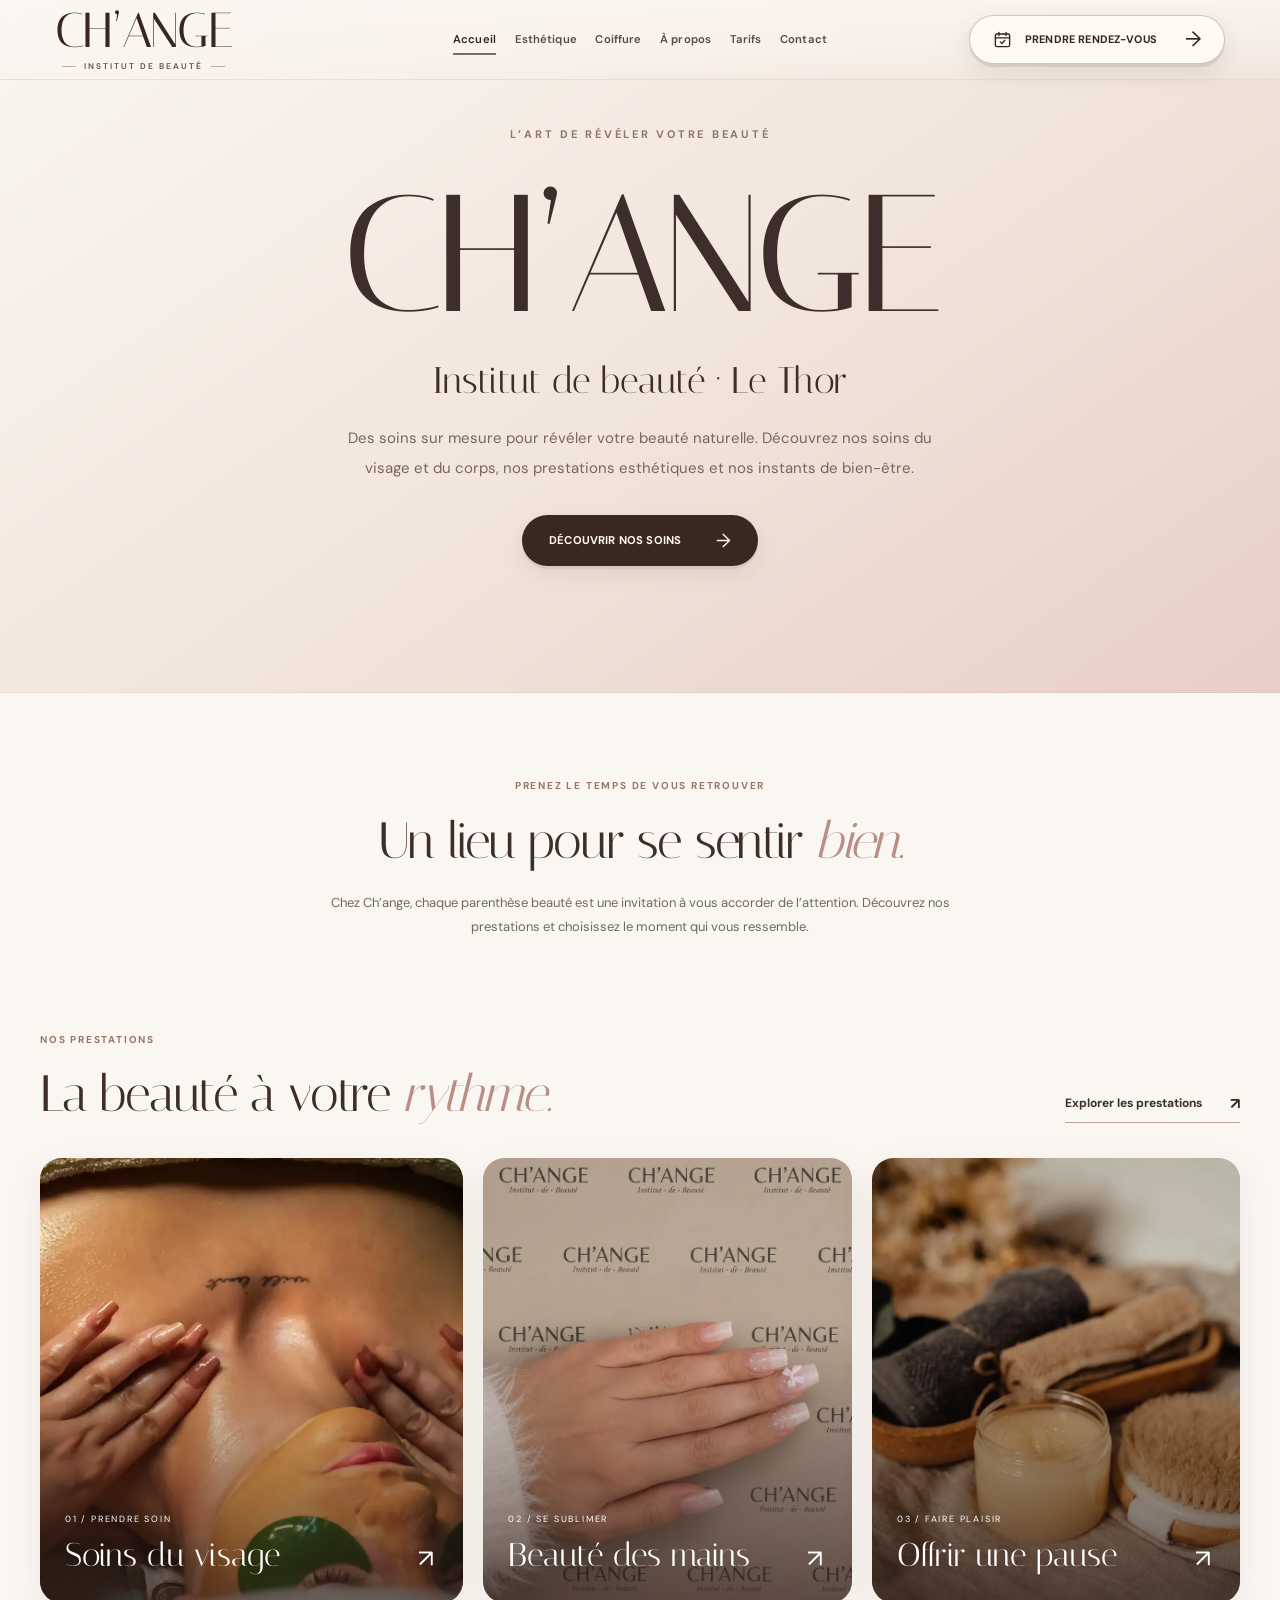
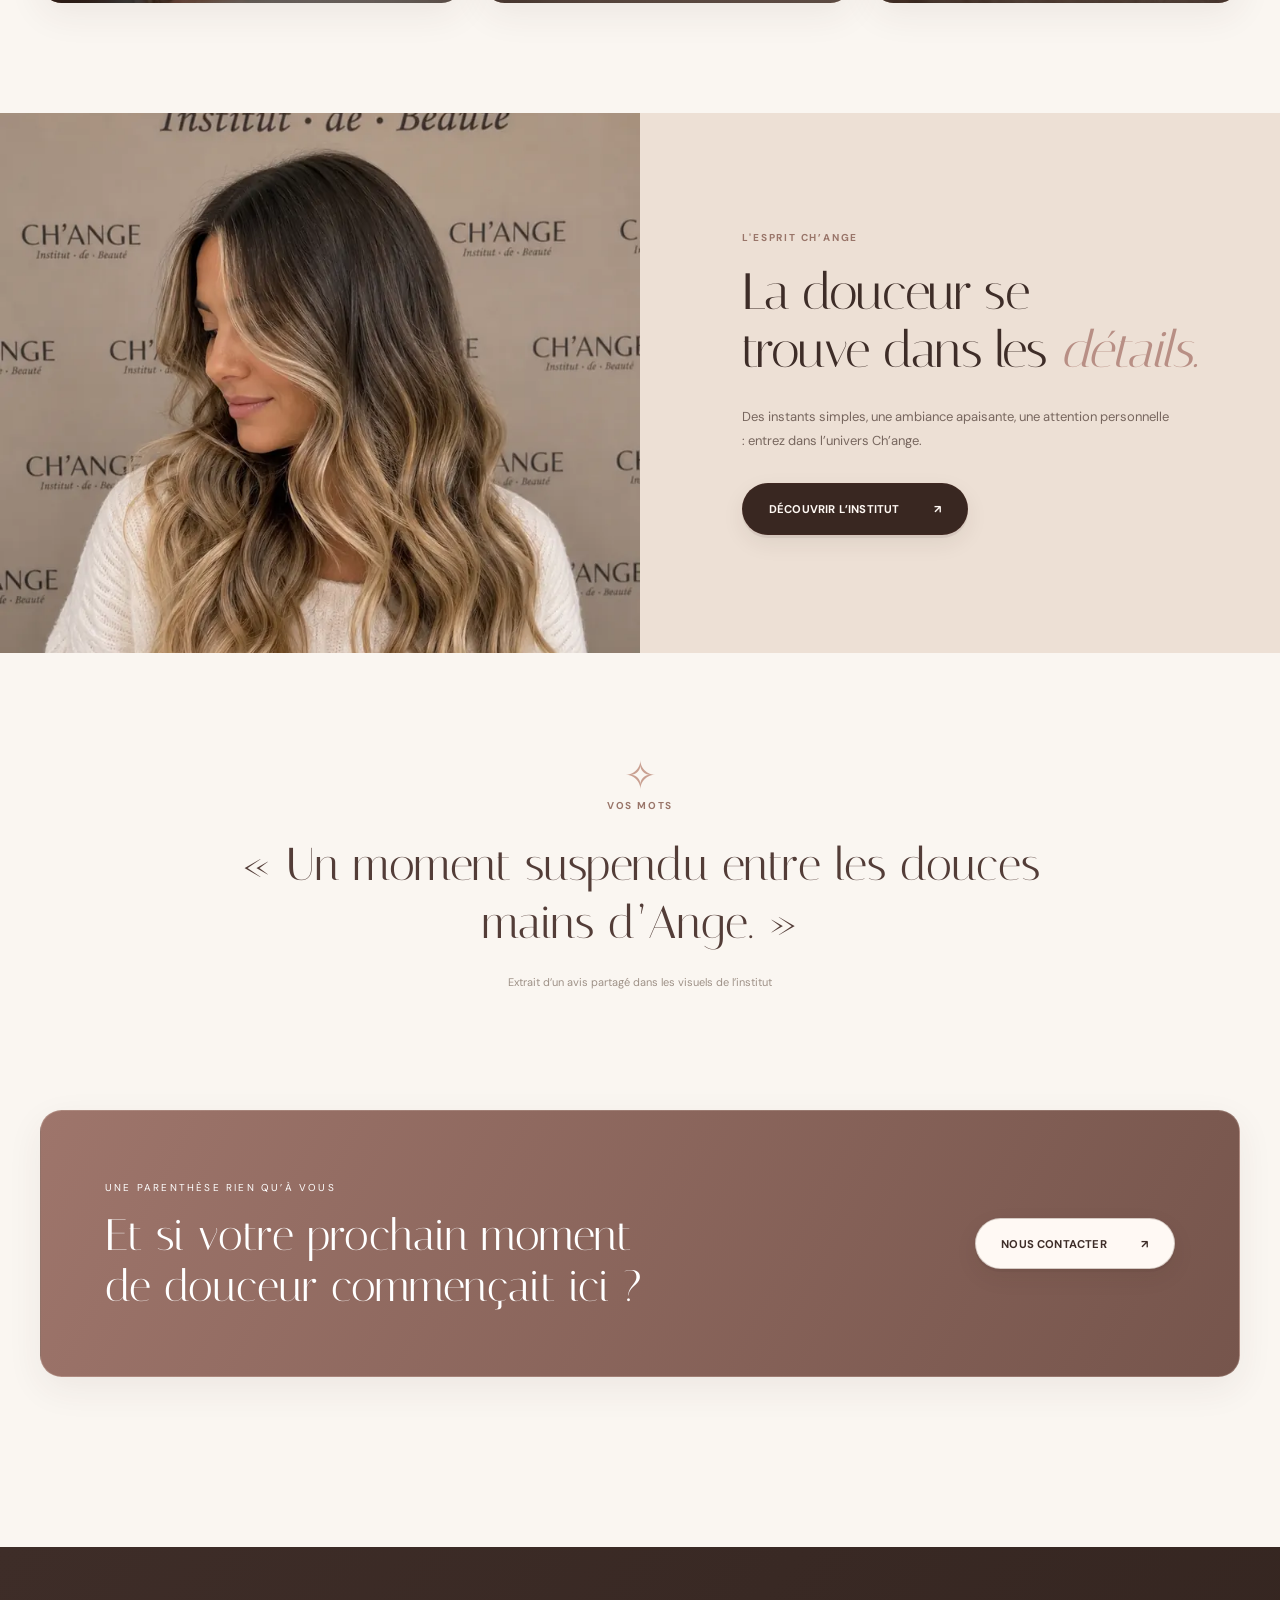
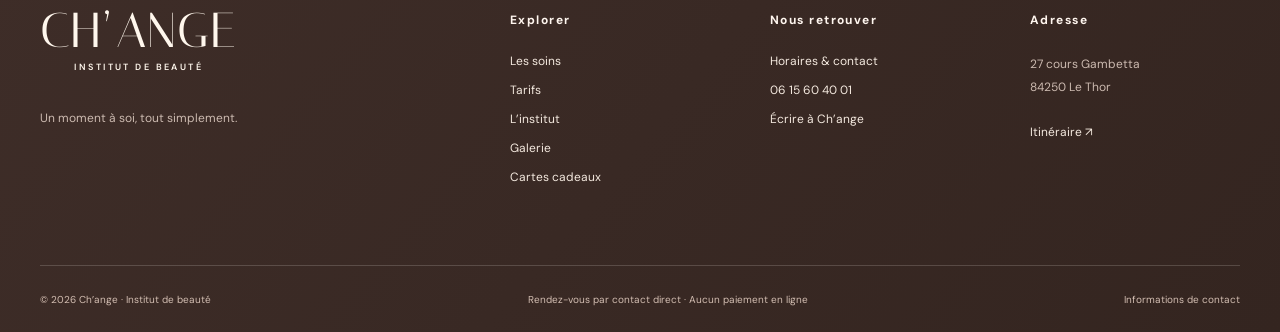
==== commit 9ad810b3: "Retirer le choix des univers et unifier l'accueil public CH’ANGE" ====
--- a/index.html
+++ b/index.html
@@ -80,7 +80,21 @@
 <link rel="stylesheet" href="./esthetique-first-visit.css?v=1">
 <link rel="stylesheet" href="./namaje-editorial.css?v=1">
 <link rel="stylesheet" href="./official-public-header.css?v=1">
-<link rel="stylesheet" href="./universe-gateway.css?v=4">
+
+<style>
+/* Navigation publique unique : suppression du sélecteur d'univers. */
+html body .site-header > .desktop-menu:not(.change-home-nav){display:flex!important}
+html body .site-header > .desktop-menu.change-home-nav{display:none!important}
+@media(max-width:1040px){html body .site-header > .desktop-menu:not(.change-home-nav){display:none!important}}
+.change-unified-hero{min-height:min(77svh,790px);display:flex;align-items:center;justify-content:center;text-align:center;padding:100px 24px;background:linear-gradient(145deg,#faf6f1 0%,#f2e5dc 52%,#e7cfc5 100%);}
+.change-unified-hero__content{max-width:830px;margin:auto}
+.change-unified-hero__eyebrow{font-size:11px;font-weight:700;letter-spacing:.25em;color:#92746b;margin-bottom:35px}
+.change-unified-hero h1{font:400 clamp(76px,13vw,170px)/.95 var(--display);letter-spacing:-.035em;margin:0 0 24px;color:#3d2e2c}
+.change-unified-hero__lead{font:400 clamp(23px,3vw,37px)/1.25 var(--display);margin:0 0 20px}
+.change-unified-hero__description{font:400 15px/1.95 var(--sans);color:#77655f;max-width:590px;margin:0 auto 32px}
+.change-unified-hero .btn{margin:auto}
+@media(max-width:680px){.change-unified-hero{min-height:70svh;padding:70px 22px}.change-unified-hero h1{font-size:clamp(66px,18vw,105px)}.change-unified-hero__eyebrow{font-size:9px;letter-spacing:.16em}.change-unified-hero__description{font-size:13px}}
+</style>
 </head>
 <body>
 <a class="skip" href="#main">Aller au contenu</a>
@@ -111,42 +125,17 @@
 </header>
 <main id="main" tabindex="-1">
   <section class="page" data-cms-page="accueil" id="page-accueil" data-page="accueil">
-    <section class="dual-home" aria-label="Ch’ange et Namaje, deux univers réunis">
-      <figure class="dual-home__center-media" hidden aria-hidden="true">
-        <img alt="" loading="eager" decoding="async">
-      </figure>
-      <div class="dual-home__grid">
-        <article class="dual-home__panel dual-home__panel--beauty">
-          <div class="dual-home__copy">
-            <h1>CH’ANGE</h1>
-            <div class="dual-home__label">ESTHÉTIQUE</div>
-            <p>Des soins sur mesure<br>pour révéler votre beauté<br>naturelle.</p>
-            <a class="btn btn-dark" href="#esthetique">DÉCOUVRIR L’ESTHÉTIQUE <span aria-hidden="true">→</span></a>
-          </div>
-        </article>
-        <div class="dual-home__center">
-          <h2>Deux univers<br>Une même vision</h2>
-          <p>Beauté · Bien-être · Confiance</p>
-        </div>
-        <article class="dual-home__panel dual-home__panel--hair">
-          <div class="dual-home__copy">
-            <h2>NAMAJE</h2>
-            <div class="dual-home__label">COIFFURE</div>
-            <p>Des cheveux sublimés,<br>une signature unique.</p>
-            <a class="btn btn-dark" href="#coiffure">DÉCOUVRIR LA COIFFURE <span aria-hidden="true">→</span></a>
-          </div>
-        </article>
-        <button type="button" class="dual-home__scroll" id="change-hero-scroll" aria-label="Défiler vers la présentation de l’institut">SCROLLEZ POUR EXPLORER</button>
-        <ul class="dual-home__services" aria-label="Quatre univers de prestations">
-          <li>SOINS VISAGE<br>ET CORPS</li>
-          <li>ÉPILATION<br>ET BIEN-ÊTRE</li>
-          <li>COUPE &amp; BRUSHING<br>SUR MESURE</li>
-          <li>COLORATION<br>ET SOINS CAPILLAIRES</li>
-        </ul>
+    <section class="change-unified-hero" aria-label="Bienvenue chez CH’ANGE">
+      <div class="change-unified-hero__content">
+        <p class="change-unified-hero__eyebrow">L’ART DE RÉVÉLER VOTRE BEAUTÉ</p>
+        <h1>CH’ANGE</h1>
+        <p class="change-unified-hero__lead">Institut de beauté · Le Thor</p>
+        <p class="change-unified-hero__description">Des soins sur mesure pour révéler votre beauté naturelle. Découvrez nos soins du visage et du corps, nos prestations esthétiques et nos instants de bien-être.</p>
+        <a class="btn btn-dark" href="#soins">DÉCOUVRIR NOS SOINS <span aria-hidden="true">→</span></a>
       </div>
     </section>
-    <section class="intro-bands container"><p class="section-kicker">PRENEZ LE TEMPS DE VOUS RETROUVER</p><h2>Un lieu pour se sentir <i>bien.</i></h2><p>Chez Ch’ange, chaque parenthèse beauté est une invitation à vous accorder de l’attention. Découvrez nos univers de soins et choisissez le moment qui vous ressemble.</p></section>
-    <section class="home-categories container"><div class="section-heading"><div><div class="overline">NOS UNIVERS</div><h2>La beauté à votre <i>rythme.</i></h2></div><a class="text-arrow" href="#soins">Explorer les prestations <span>↗</span></a></div><div class="category-grid">
+    <section class="intro-bands container"><p class="section-kicker">PRENEZ LE TEMPS DE VOUS RETROUVER</p><h2>Un lieu pour se sentir <i>bien.</i></h2><p>Chez Ch’ange, chaque parenthèse beauté est une invitation à vous accorder de l’attention. Découvrez nos prestations et choisissez le moment qui vous ressemble.</p></section>
+    <section class="home-categories container"><div class="section-heading"><div><div class="overline">NOS PRESTATIONS</div><h2>La beauté à votre <i>rythme.</i></h2></div><a class="text-arrow" href="#soins">Explorer les prestations <span>↗</span></a></div><div class="category-grid">
       <a href="#soins?categorie=visage" class="category-card category-tall"><img data-photo="soin-visage" loading="lazy" alt="Soin du visage et moment de détente"><span class="category-overlay"><small>01 / PRENDRE SOIN</small><strong>Soins du visage</strong><b>↗</b></span></a>
       <a href="#contact" class="category-card"><img data-photo="ongles" loading="lazy" alt="Manucure rose pâle et décor floral devant le fond CH’ANGE"><span class="category-overlay"><small>02 / SE SUBLIMER</small><strong>Beauté des mains</strong><b>↗</b></span></a>
       <a href="#cadeaux" class="category-card"><img data-photo="ambiance-spa" loading="lazy" alt="Serviettes et produits disposés pour un rituel de détente"><span class="category-overlay"><small>03 / FAIRE PLAISIR</small><strong>Offrir une pause</strong><b>↗</b></span></a>
@@ -221,7 +210,7 @@
           <div class="namaje-art__text">
             <p class="namaje-art__kicker">RÉVÉLEZ VOTRE NATUREL</p>
             <h1 class="namaje-art__title">NAMAJE</h1>
-            <p class="namaje-art__sub">INSTITUT DE COIFFURE</p>
+            <p class="namaje-art__sub">MAISON DE COIFFURE</p>
             <p class="namaje-art__signature">Plus qu’une coiffure,<br>une identité.</p>
             <p class="namaje-art__disciplines" aria-label="Coupes, balayages, colorations, soins et coiffage">
               <span>COUPES</span><b aria-hidden="true">·</b><span>BALAYAGES</span><b aria-hidden="true">·</b>
@@ -349,7 +338,7 @@
     nav.forEach(a=>{const selected=a.dataset.nav===active;a.classList.toggle('active',selected);if(selected)a.setAttribute('aria-current','page');else a.removeAttribute('aria-current');});
     if(active==='soins'){const params=new URLSearchParams(query||'');filterCare(params.get('categorie')||'tout');}
     document.title=active==='coiffure'
-      ? 'NAMAJE — Institut de coiffure · Le Thor'
+      ? 'NAMAJE — Maison de coiffure · Le Thor'
       : (active==='accueil'?'Ch’ange':({esthetique:'Esthétique · CH’ANGE',soins:'Les soins',tarifs:'Tarifs',univers:'L’institut',galerie:'Galerie',cadeaux:'Cartes cadeaux',contact:'Contact'}[active]+' — Ch’ange'))+' · Institut de beauté au Thor';
     closeMobileMenu();
     mobile.querySelectorAll('a').forEach(a=>{
@@ -415,5 +404,5 @@
 })();
 </script>
 <script src="./supabase-config.js"></script><script src="./site-interactions.js" defer></script><script src="./design-public.js?v=12" defer></script><script src="./header-brand.js?v=5" defer></script>
-<script src="./home-canvas.js?v=7" defer></script><script src="./home-beauty-collision.js?v=1" defer></script><script src="./site-dynamic.js?v=8" defer></script><script src="./soins-details.js" defer></script><script src="./tarifs-public.js" defer></script><script src="./universe-gateway.js?v=4" defer></script>
+<script src="./home-canvas.js?v=7" defer></script><script src="./home-beauty-collision.js?v=1" defer></script><script src="./site-dynamic.js?v=8" defer></script><script src="./soins-details.js" defer></script><script src="./tarifs-public.js" defer></script>
 </body></html>
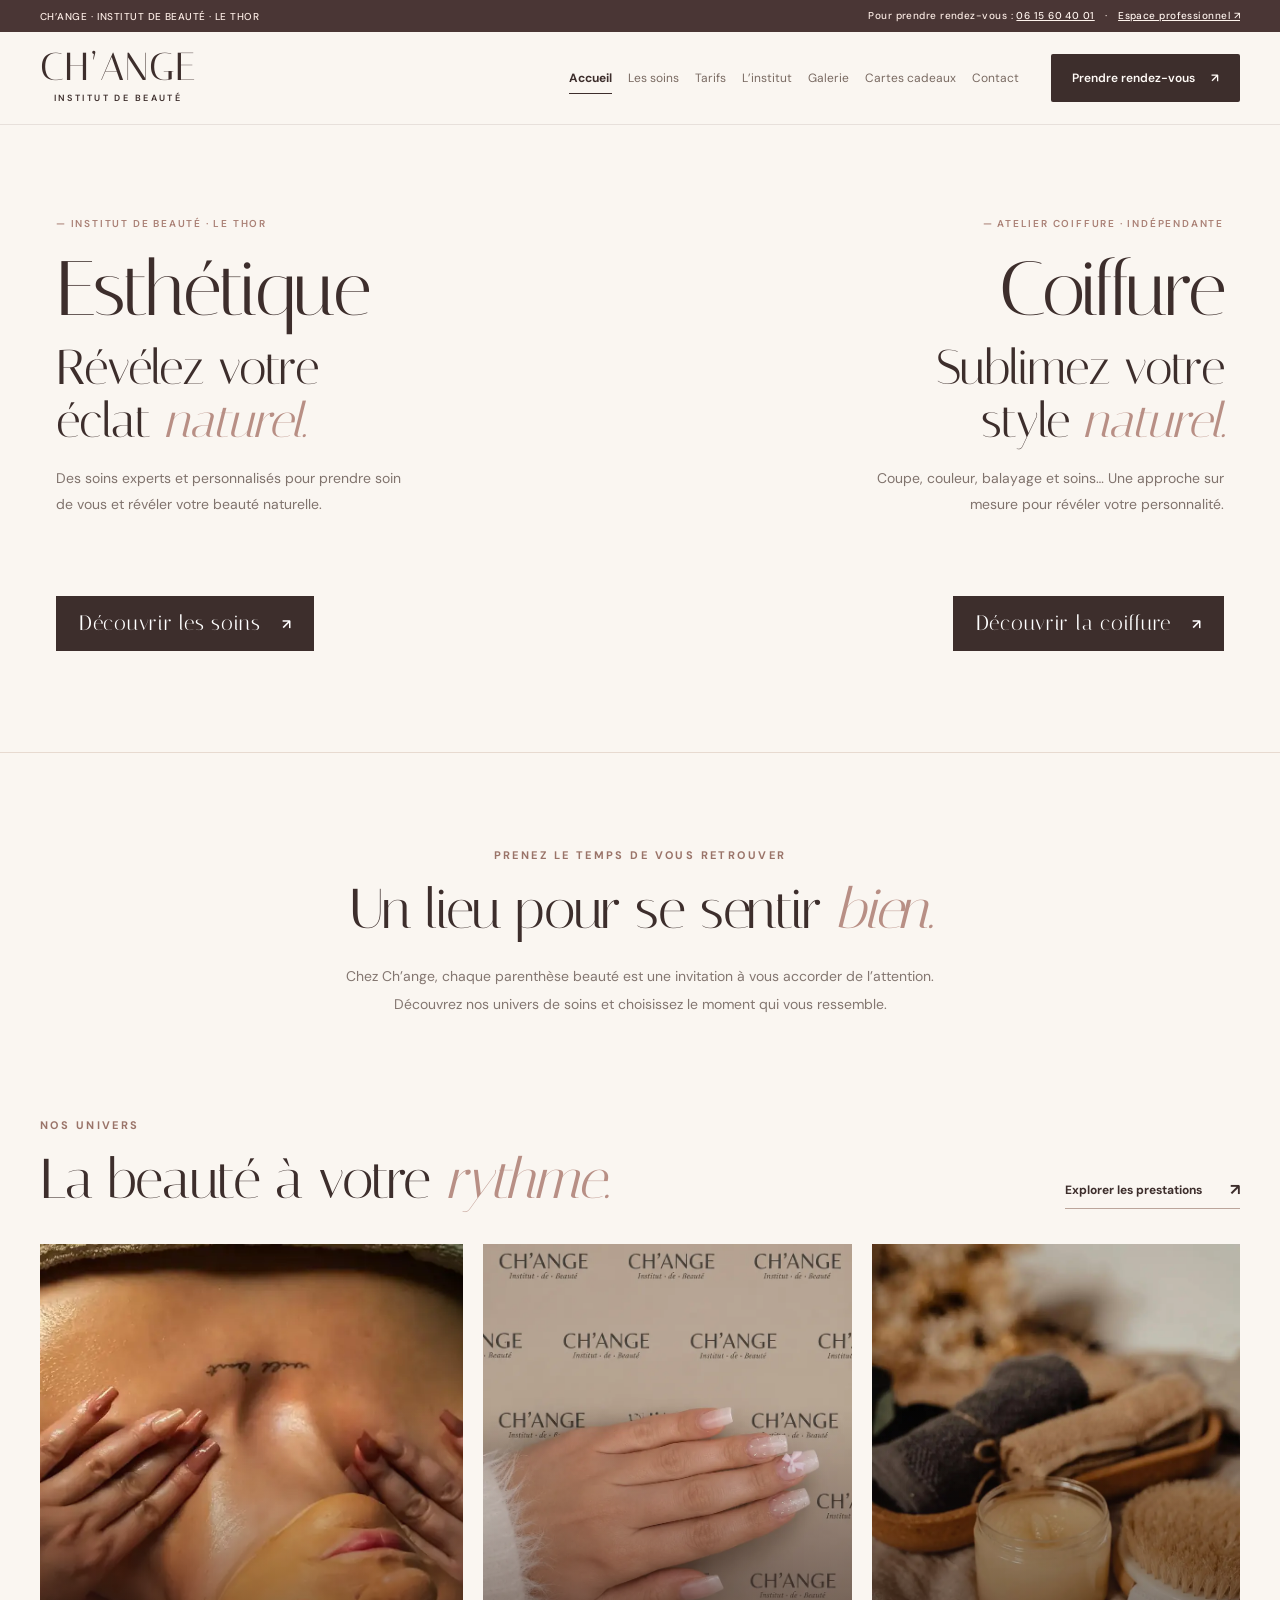
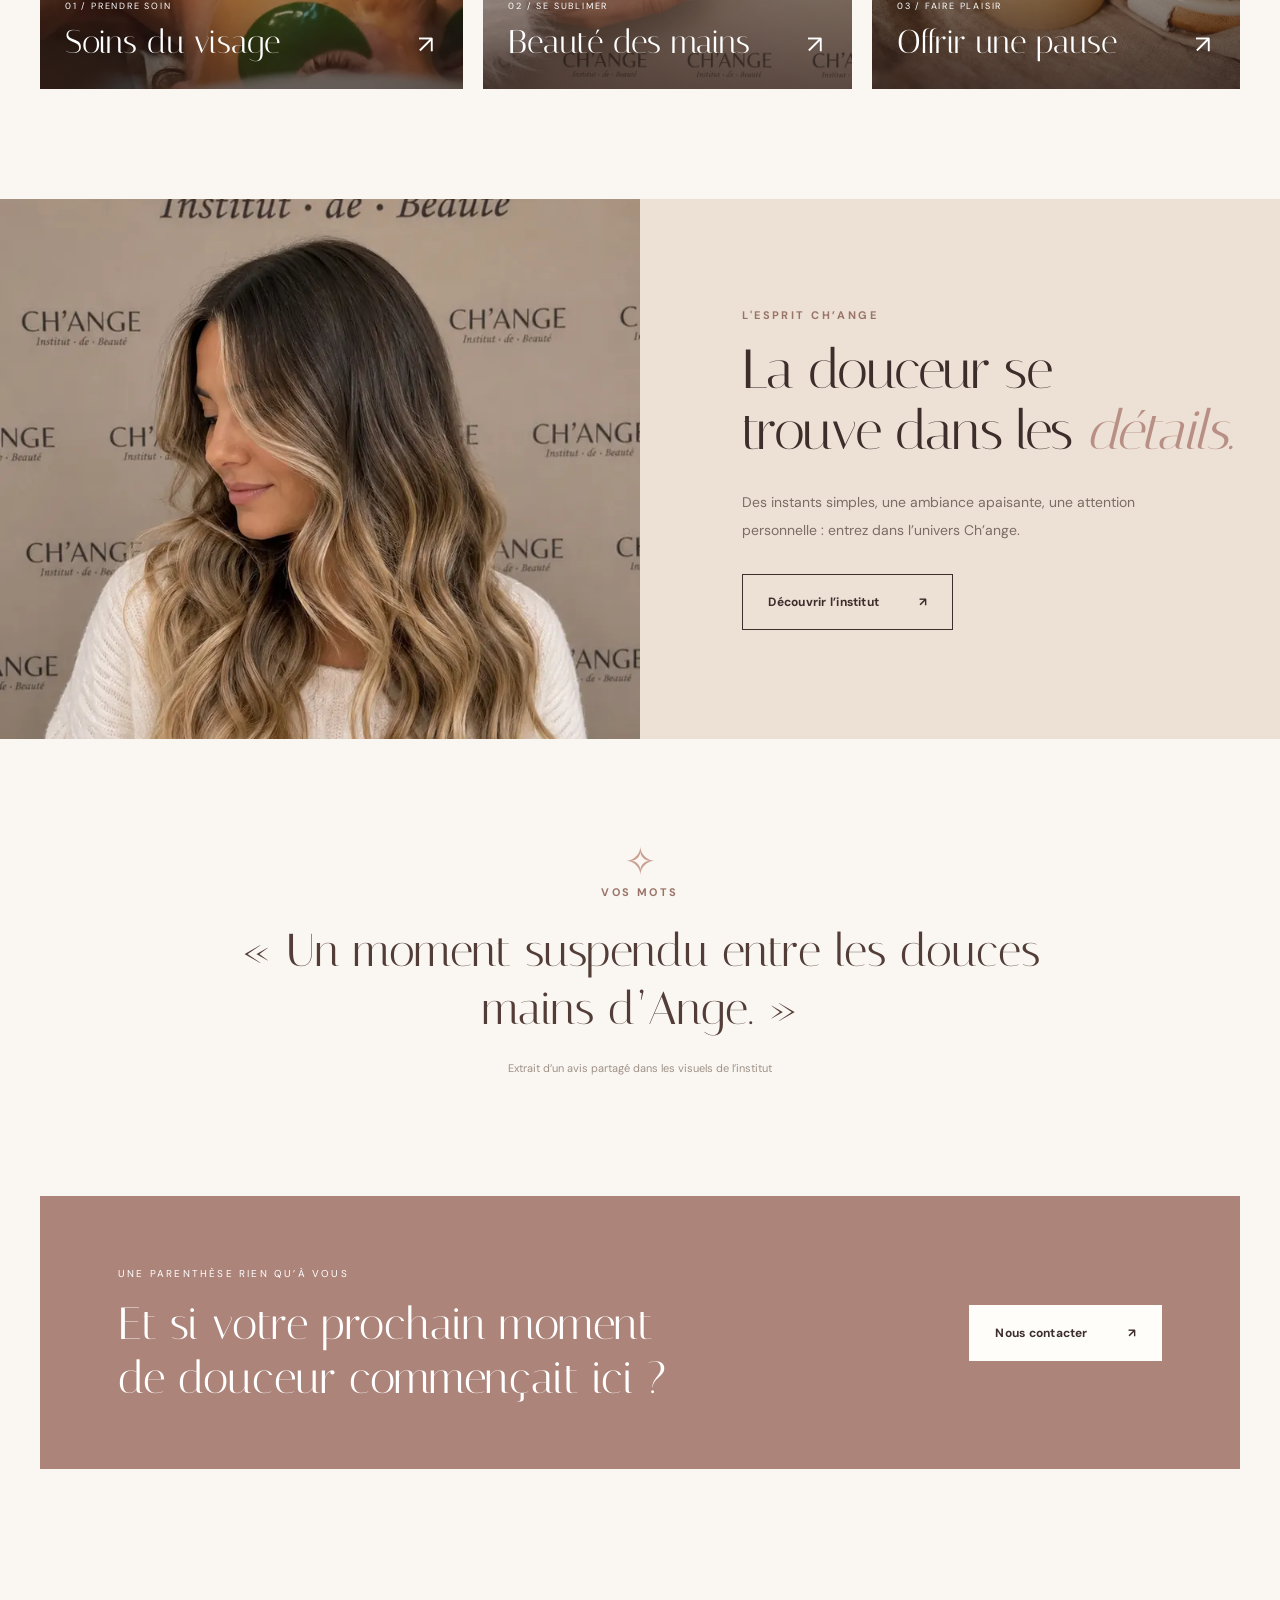
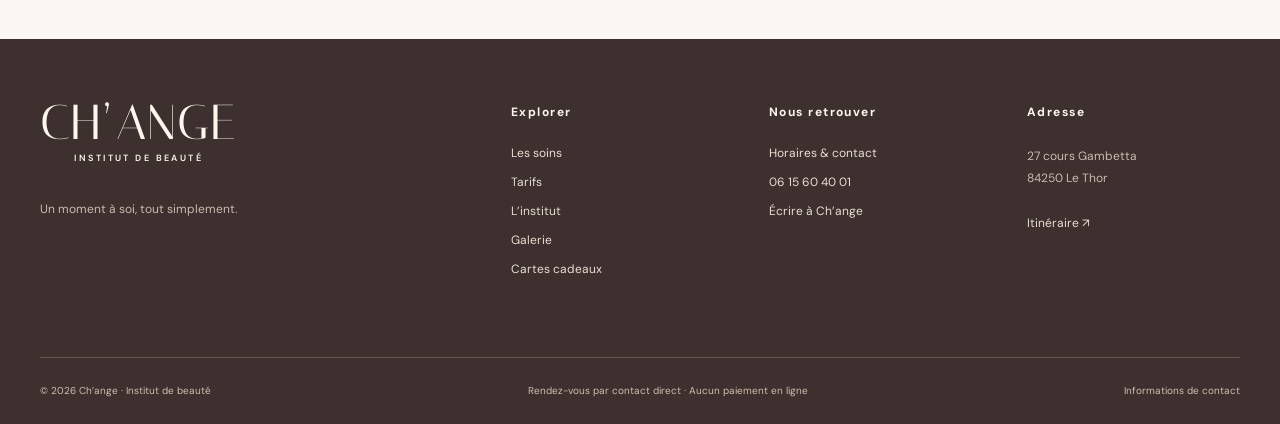
==== commit 052176db: "Retirer la photo principale de l'accueil CH’ANGE sans toucher aux autres photos" ====
--- a/index.html
+++ b/index.html
@@ -62,39 +62,7 @@
 
 </style>
 <link rel="stylesheet" href="./tarifs.css"><link rel="stylesheet" href="./soins-details.css">
-<link rel="stylesheet" href="./home-dual.css?v=10">
-<link rel="stylesheet" href="./design-public.css?v=5">
-<link rel="stylesheet" href="./home-reference.css?v=3">
-<link rel="stylesheet" href="./home-canvas.css?v=8">
-<link rel="stylesheet" href="./scene-superposition.css?v=2">
-<link rel="stylesheet" href="./header-brand.css?v=4">
-<link rel="stylesheet" href="./first-screen-fluid.css?v=2">
-<link rel="stylesheet" href="./header-editorial.css?v=1">
-<link rel="stylesheet" href="./universe-identity.css?v=2">
-<link rel="stylesheet" href="./home-editorial-polish.css?v=3">
-<link rel="stylesheet" href="./public-design-system.css?v=1">
-<link rel="stylesheet" href="./universe-detail-parity.css?v=1">
-<link rel="stylesheet" href="./universe-photo-only.css?v=1">
-<link rel="stylesheet" href="./home-menu-position.css?v=2">
-<link rel="stylesheet" href="./home-beauty-collision.css?v=1">
-<link rel="stylesheet" href="./esthetique-first-visit.css?v=1">
-<link rel="stylesheet" href="./namaje-editorial.css?v=1">
-<link rel="stylesheet" href="./official-public-header.css?v=1">
-
-<style>
-/* Navigation publique unique : suppression du sélecteur d'univers. */
-html body .site-header > .desktop-menu:not(.change-home-nav){display:flex!important}
-html body .site-header > .desktop-menu.change-home-nav{display:none!important}
-@media(max-width:1040px){html body .site-header > .desktop-menu:not(.change-home-nav){display:none!important}}
-.change-unified-hero{min-height:min(77svh,790px);display:flex;align-items:center;justify-content:center;text-align:center;padding:100px 24px;background:linear-gradient(145deg,#faf6f1 0%,#f2e5dc 52%,#e7cfc5 100%);}
-.change-unified-hero__content{max-width:830px;margin:auto}
-.change-unified-hero__eyebrow{font-size:11px;font-weight:700;letter-spacing:.25em;color:#92746b;margin-bottom:35px}
-.change-unified-hero h1{font:400 clamp(76px,13vw,170px)/.95 var(--display);letter-spacing:-.035em;margin:0 0 24px;color:#3d2e2c}
-.change-unified-hero__lead{font:400 clamp(23px,3vw,37px)/1.25 var(--display);margin:0 0 20px}
-.change-unified-hero__description{font:400 15px/1.95 var(--sans);color:#77655f;max-width:590px;margin:0 auto 32px}
-.change-unified-hero .btn{margin:auto}
-@media(max-width:680px){.change-unified-hero{min-height:70svh;padding:70px 22px}.change-unified-hero h1{font-size:clamp(66px,18vw,105px)}.change-unified-hero__eyebrow{font-size:9px;letter-spacing:.16em}.change-unified-hero__description{font-size:13px}}
-</style>
+<link rel="stylesheet" href="./home-dual.css?v=8">
 </head>
 <body>
 <a class="skip" href="#main">Aller au contenu</a>
@@ -110,144 +78,33 @@
     <a href="#cadeaux" data-nav="cadeaux">Cartes cadeaux</a>
     <a href="#contact" data-nav="contact">Contact</a>
   </nav>
-  <nav class="desktop-menu change-home-nav" aria-label="Navigation d’accueil">
-    <a href="#accueil" data-nav="accueil">Accueil</a>
-    <a href="#esthetique" data-nav="esthetique">Esthétique</a>
-    <a href="#coiffure" data-nav="coiffure">Coiffure</a>
-    <a href="#univers" data-nav="univers">À propos</a>
-    <a href="#tarifs" data-nav="tarifs">Tarifs</a>
-    <a href="#contact" data-nav="contact">Contact</a>
-  </nav>
-  <div class="header-actions"><a class="nav-reserve" href="mailto:change.institut@outlook.com?subject=Demande%20de%20rendez-vous%20-%20Ch%27ange"><span class="change-calendar-icon" aria-hidden="true"><svg viewBox="0 0 24 24" xmlns="http://www.w3.org/2000/svg"><rect x="3" y="5" width="18" height="16" rx="2"/><path d="M7.5 3v4M16.5 3v4M3 10h18M9.3 15l2 2 3.6-4"/></svg></span><span class="change-reserve-label">Prendre rendez-vous</span><span class="change-reserve-arrow" aria-hidden="true">→</span></a><button class="mobile-toggle" id="mobile-toggle" type="button" aria-expanded="false" aria-controls="mobile-menu" aria-label="Ouvrir le menu">☰</button></div>
+  <div class="header-actions"><a class="nav-reserve" href="mailto:change.institut@outlook.com?subject=Demande%20de%20rendez-vous%20-%20Ch%27ange">Prendre rendez-vous <span aria-hidden="true">↗</span></a><button class="mobile-toggle" id="mobile-toggle" type="button" aria-expanded="false" aria-controls="mobile-menu" aria-label="Ouvrir le menu">☰</button></div>
   <nav id="mobile-menu" class="mobile-menu" aria-label="Navigation mobile" hidden>
-    <a href="#accueil">Accueil</a><a href="#esthetique">Esthétique</a><a href="#coiffure">Coiffure</a><a href="#soins">Les soins</a><a href="#tarifs">Tarifs</a><a href="#univers">L’institut</a><a href="#galerie">Galerie</a><a href="#cadeaux">Cartes cadeaux</a><a href="#contact">Contact</a><a class="change-mobile-reserve" href="mailto:change.institut@outlook.com?subject=Demande%20de%20rendez-vous%20-%20Ch%27ange">Prendre rendez-vous →</a>
+    <a href="#accueil">Accueil</a><a href="#soins">Les soins</a><a href="#tarifs">Tarifs</a><a href="#univers">L’institut</a><a href="#galerie">Galerie</a><a href="#cadeaux">Cartes cadeaux</a><a href="#contact">Contact</a>
   </nav>
 </header>
 <main id="main" tabindex="-1">
   <section class="page" data-cms-page="accueil" id="page-accueil" data-page="accueil">
-    <section class="change-unified-hero" aria-label="Bienvenue chez CH’ANGE">
-      <div class="change-unified-hero__content">
-        <p class="change-unified-hero__eyebrow">L’ART DE RÉVÉLER VOTRE BEAUTÉ</p>
-        <h1>CH’ANGE</h1>
-        <p class="change-unified-hero__lead">Institut de beauté · Le Thor</p>
-        <p class="change-unified-hero__description">Des soins sur mesure pour révéler votre beauté naturelle. Découvrez nos soins du visage et du corps, nos prestations esthétiques et nos instants de bien-être.</p>
-        <a class="btn btn-dark" href="#soins">DÉCOUVRIR NOS SOINS <span aria-hidden="true">→</span></a>
-      </div>
-    </section>
-    <section class="intro-bands container"><p class="section-kicker">PRENEZ LE TEMPS DE VOUS RETROUVER</p><h2>Un lieu pour se sentir <i>bien.</i></h2><p>Chez Ch’ange, chaque parenthèse beauté est une invitation à vous accorder de l’attention. Découvrez nos prestations et choisissez le moment qui vous ressemble.</p></section>
-    <section class="home-categories container"><div class="section-heading"><div><div class="overline">NOS PRESTATIONS</div><h2>La beauté à votre <i>rythme.</i></h2></div><a class="text-arrow" href="#soins">Explorer les prestations <span>↗</span></a></div><div class="category-grid">
-      <a href="#soins?categorie=visage" class="category-card category-tall"><img data-photo="soin-visage" loading="lazy" alt="Soin du visage et moment de détente"><span class="category-overlay"><small>01 / PRENDRE SOIN</small><strong>Soins du visage</strong><b>↗</b></span></a>
-      <a href="#contact" class="category-card"><img data-photo="ongles" loading="lazy" alt="Manucure rose pâle et décor floral devant le fond CH’ANGE"><span class="category-overlay"><small>02 / SE SUBLIMER</small><strong>Beauté des mains</strong><b>↗</b></span></a>
-      <a href="#cadeaux" class="category-card"><img data-photo="ambiance-spa" loading="lazy" alt="Serviettes et produits disposés pour un rituel de détente"><span class="category-overlay"><small>03 / FAIRE PLAISIR</small><strong>Offrir une pause</strong><b>↗</b></span></a>
-    </div></section>
-    <section class="split-feature"><div class="feature-photo"><img data-photo="portrait" loading="lazy" alt="Portrait aux cheveux ondulés devant le fond aux couleurs de Ch’ange"></div><div class="feature-content"><div class="overline">L'ESPRIT CH’ANGE</div><h2>La douceur se<br>trouve dans les <i>détails.</i></h2><p>Des instants simples, une ambiance apaisante, une attention personnelle : entrez dans l’univers Ch’ange.</p><a class="btn btn-outline" href="#univers">Découvrir l’institut <span>↗</span></a></div></section>
-    <section class="testimonial-block container"><span class="ornament">✧</span><div class="overline">VOS MOTS</div><blockquote>« Un moment suspendu entre les douces mains d’Ange. »</blockquote><p>Extrait d’un avis partagé dans les visuels de l’institut</p></section>
-    <section class="action-panel container"><div><small>UNE PARENTHÈSE RIEN QU’À VOUS</small><h2>Et si votre prochain moment<br>de douceur commençait ici ?</h2></div><a class="btn btn-light" href="#contact">Nous contacter <span>↗</span></a></section>
-  <div id="cms-modules-accueil" class="container cms-modules" aria-live="polite"></div>
-</section>
-
-  <section class="page" data-cms-page="esthetique" id="page-esthetique" data-page="esthetique" hidden>
-    <section class="dual-home" aria-label="Univers Esthétique CH’ANGE">
-      <figure class="dual-home__center-media" hidden aria-hidden="true"><img alt="" loading="eager" decoding="async"></figure>
+    <section class="dual-home" aria-label="Les deux univers de Ch’ange">
       <div class="dual-home__grid">
-        <article class="dual-home__panel dual-home__panel--beauty" aria-label="Découvrir les soins esthétiques de CH’ANGE">
+        <article class="dual-home__panel dual-home__panel--beauty">
           <div class="dual-home__copy">
-            <div class="dual-home__label">CH’ANGE · LE THOR</div>
-            <h1>ESTHÉTIQUE</h1>
-            <p>Des soins sur mesure<br>pour révéler votre beauté<br>naturelle.</p>
-            <a class="btn btn-dark" href="#tarifs">DÉCOUVRIR LES TARIFS <span aria-hidden="true">↗</span></a>
-            <p class="esthetique-hero-disciplines" aria-label="Nos principales familles de soins">VISAGE <span aria-hidden="true">·</span> CORPS <span aria-hidden="true">·</span> ÉPILATION <span aria-hidden="true">·</span> BIEN-ÊTRE</p>
+            <div class="dual-home__label">— Institut de beauté · Le Thor</div>
+            <h1>Esthétique</h1>
+            <p class="dual-home__sub">Révélez votre<br>éclat <em>naturel.</em></p>
+            <p>Des soins experts et personnalisés pour prendre soin de vous et révéler votre beauté naturelle.</p>
+            <a class="btn btn-dark" href="#soins">Découvrir les soins <span aria-hidden="true">↗</span></a>
           </div>
         </article>
-        <button class="esthetique-hero-scroll" type="button" data-hero-scroll aria-label="Faire défiler jusqu’à la présentation de l’institut">
-          DÉCOUVREZ NOTRE UNIVERS <span aria-hidden="true">↓</span>
-        </button>
-        </div>
-    </section>
-    <section class="intro-bands container"><p class="section-kicker">PRENEZ LE TEMPS DE VOUS RETROUVER</p><h2>Un lieu pour se sentir <i>bien.</i></h2><p>Chez Ch’ange, chaque parenthèse beauté est une invitation à vous accorder de l’attention. Découvrez nos univers de soins et choisissez le moment qui vous ressemble.</p></section>
-    <section class="home-categories container"><div class="section-heading"><div><div class="overline">NOS UNIVERS</div><h2>La beauté à votre <i>rythme.</i></h2></div><a class="text-arrow" href="#soins">Explorer les prestations <span>↗</span></a></div><div class="category-grid">
-      <a href="#soins?categorie=visage" class="category-card category-tall"><img data-photo="soin-visage" loading="lazy" alt="Soin du visage et moment de détente"><span class="category-overlay"><small>01 / PRENDRE SOIN</small><strong>Soins du visage</strong><b>↗</b></span></a>
-      <a href="#contact" class="category-card"><img data-photo="ongles" loading="lazy" alt="Manucure rose pâle et décor floral devant le fond CH’ANGE"><span class="category-overlay"><small>02 / SE SUBLIMER</small><strong>Beauté des mains</strong><b>↗</b></span></a>
-      <a href="#cadeaux" class="category-card"><img data-photo="ambiance-spa" loading="lazy" alt="Serviettes et produits disposés pour un rituel de détente"><span class="category-overlay"><small>03 / FAIRE PLAISIR</small><strong>Offrir une pause</strong><b>↗</b></span></a>
-    </div></section>
-    <section class="split-feature"><div class="feature-photo"><img data-photo="portrait" loading="lazy" alt="Portrait aux cheveux ondulés devant le fond aux couleurs de Ch’ange"></div><div class="feature-content"><div class="overline">L'ESPRIT CH’ANGE</div><h2>La douceur se<br>trouve dans les <i>détails.</i></h2><p>Des instants simples, une ambiance apaisante, une attention personnelle : entrez dans l’univers Ch’ange.</p><a class="btn btn-outline" href="#univers">Découvrir l’institut <span>↗</span></a></div></section>
-    <section class="testimonial-block container"><span class="ornament">✧</span><div class="overline">VOS MOTS</div><blockquote>« Un moment suspendu entre les douces mains d’Ange. »</blockquote><p>Extrait d’un avis partagé dans les visuels de l’institut</p></section>
-    <section class="action-panel container"><div><small>UNE PARENTHÈSE RIEN QU’À VOUS</small><h2>Et si votre prochain moment<br>de douceur commençait ici ?</h2></div><a class="btn btn-light" href="#contact">Nous contacter <span>↗</span></a></section>
-
-    <div id="cms-modules-esthetique" class="container cms-modules" aria-live="polite"></div>
-  </section>
-
-  <section class="page" data-cms-page="coiffure" id="page-coiffure" data-page="coiffure" hidden>
-    <section class="dual-home" aria-label="Univers Coiffure NAMAJE">
-      <figure class="dual-home__center-media" hidden aria-hidden="true"><img alt="" loading="eager" decoding="async"></figure>
-      <div class="dual-home__grid">
         <article class="dual-home__panel dual-home__panel--hair">
           <div class="dual-home__copy">
-            <h2>NAMAJE</h2>
-            <div class="dual-home__label">COIFFURE</div>
-            <p>Des cheveux sublimés,<br>une signature unique.</p>
-            <a class="btn btn-dark" href="#tarifs">DÉCOUVRIR LES TARIFS <span aria-hidden="true">→</span></a>
+            <div class="dual-home__label">— Atelier coiffure · Indépendante</div>
+            <h2>Coiffure</h2>
+            <p class="dual-home__sub">Sublimez votre<br>style <em>naturel.</em></p>
+            <p>Coupe, couleur, balayage et soins… Une approche sur mesure pour révéler votre personnalité.</p>
+            <a class="btn btn-dark" href="#contact">Découvrir la coiffure <span aria-hidden="true">↗</span></a>
           </div>
         </article>
-        </div>
-
-      <!-- Composition NAMAJE : textes et interfaces uniquement.
-           Les photos, calques et l'en-tête sont gérés séparément et inchangés. -->
-      <div class="namaje-art" aria-label="Présentation de l’univers coiffure NAMAJE">
-        <div class="namaje-art__scene">
-          <div class="namaje-art__side">
-            <ol class="namaje-art__index" aria-label="Nos univers de coiffure">
-              <li><span class="namaje-art__index-num">01</span><span class="namaje-art__index-name">Coupes</span></li>
-              <li><span class="namaje-art__index-num">02</span><span class="namaje-art__index-name">Coloration</span></li>
-              <li><span class="namaje-art__index-num">03</span><span class="namaje-art__index-name">Soins</span></li>
-              <li><span class="namaje-art__index-num">04</span><span class="namaje-art__index-name">Coiffage</span></li>
-              <li><span class="namaje-art__index-num">05</span><span class="namaje-art__index-name">Conseils</span></li>
-            </ol>
-            <button type="button" class="namaje-art__scroll" data-hero-scroll aria-label="Faire défiler vers la présentation de l’institut">
-              <span class="namaje-art__scroll-mark" aria-hidden="true">↓</span> DÉFILER
-            </button>
-          </div>
-          <div class="namaje-art__text">
-            <p class="namaje-art__kicker">RÉVÉLEZ VOTRE NATUREL</p>
-            <h1 class="namaje-art__title">NAMAJE</h1>
-            <p class="namaje-art__sub">MAISON DE COIFFURE</p>
-            <p class="namaje-art__signature">Plus qu’une coiffure,<br>une identité.</p>
-            <p class="namaje-art__disciplines" aria-label="Coupes, balayages, colorations, soins et coiffage">
-              <span>COUPES</span><b aria-hidden="true">·</b><span>BALAYAGES</span><b aria-hidden="true">·</b>
-              <span>COLORATIONS</span><b aria-hidden="true">·</b><span>SOINS</span><b aria-hidden="true">·</b><span>COIFFAGE</span>
-            </p>
-            <button type="button" class="namaje-art__cta" data-hero-scroll>
-              DÉCOUVRIR L’UNIVERS <span class="namaje-art__cta-arrow" aria-hidden="true">→</span>
-            </button>
-          </div>
-        </div>
-        <div class="namaje-art__bottom" aria-label="Informations pratiques">
-          <div class="namaje-art__bottom-cell">
-            <span class="namaje-art__bottom-icon" aria-hidden="true">◷</span>
-            <div>
-              <span class="namaje-art__bottom-label">HORAIRES</span>
-              <div class="namaje-art__bottom-value">Mar. – sam. : 10h00 – 18h00<br>Lun. &amp; dim. : fermé</div>
-            </div>
-          </div>
-          <div class="namaje-art__bottom-cell namaje-art__bottom-cell--address">
-            <span class="namaje-art__bottom-icon" aria-hidden="true">⌖</span>
-            <div>
-              <span class="namaje-art__bottom-label">ADRESSE</span>
-              <div class="namaje-art__bottom-value">27 cours Gambetta<br>84250 Le Thor</div>
-            </div>
-          </div>
-          <div class="namaje-art__bottom-cell">
-            <span class="namaje-art__bottom-icon" aria-hidden="true">✆</span>
-            <div>
-              <span class="namaje-art__bottom-label">CONTACT</span>
-              <div class="namaje-art__bottom-value"><a href="tel:+33615604001">06 15 60 40 01</a><br><a href="mailto:change.institut@outlook.com">Écrire à l’institut ↗</a></div>
-            </div>
-          </div>
-          <div class="namaje-art__bottom-slogan">
-            <span>DES CHEVEUX SUBLIMÉS,<br>UNE SIGNATURE UNIQUE.</span>
-            <a href="#contact" aria-label="Contacter l’institut">→</a>
-          </div>
-        </div>
       </div>
     </section>
     <section class="intro-bands container"><p class="section-kicker">PRENEZ LE TEMPS DE VOUS RETROUVER</p><h2>Un lieu pour se sentir <i>bien.</i></h2><p>Chez Ch’ange, chaque parenthèse beauté est une invitation à vous accorder de l’attention. Découvrez nos univers de soins et choisissez le moment qui vous ressemble.</p></section>
@@ -259,9 +116,8 @@
     <section class="split-feature"><div class="feature-photo"><img data-photo="portrait" loading="lazy" alt="Portrait aux cheveux ondulés devant le fond aux couleurs de Ch’ange"></div><div class="feature-content"><div class="overline">L'ESPRIT CH’ANGE</div><h2>La douceur se<br>trouve dans les <i>détails.</i></h2><p>Des instants simples, une ambiance apaisante, une attention personnelle : entrez dans l’univers Ch’ange.</p><a class="btn btn-outline" href="#univers">Découvrir l’institut <span>↗</span></a></div></section>
     <section class="testimonial-block container"><span class="ornament">✧</span><div class="overline">VOS MOTS</div><blockquote>« Un moment suspendu entre les douces mains d’Ange. »</blockquote><p>Extrait d’un avis partagé dans les visuels de l’institut</p></section>
     <section class="action-panel container"><div><small>UNE PARENTHÈSE RIEN QU’À VOUS</small><h2>Et si votre prochain moment<br>de douceur commençait ici ?</h2></div><a class="btn btn-light" href="#contact">Nous contacter <span>↗</span></a></section>
-
-    <div id="cms-modules-coiffure" class="container cms-modules" aria-live="polite"></div>
-  </section>
+  <div id="cms-modules-accueil" class="container cms-modules" aria-live="polite"></div>
+</section>
 
   <section class="page" data-cms-page="tarifs" id="page-tarifs" data-page="tarifs" hidden>
 <div class="container price-heading"><span class="overline">CH’ANGE · INSTITUT DE BEAUTÉ</span><h1 data-cms-heading>La carte de <i>nos tarifs.</i></h1><p>Soins du visage, du corps, beauté du regard et rituels : retrouvez les prestations et les cures de l’institut, classées par catégorie.</p><span id="price-total" class="section-kicker" aria-live="polite"></span></div>
@@ -326,20 +182,14 @@
     filters.forEach(btn=>{const active=btn.dataset.filter===category;btn.classList.toggle('active',active);btn.setAttribute('aria-pressed',String(active));});
     careItems.forEach(item=>{item.hidden=category!=='tout' && item.dataset.category!==category;});
   }
-  let displayedPage=null, currentTransition=null;
-  const seamlessPages=new Set(['accueil','esthetique','coiffure']);
-  function renderRoute(){
+  function route(){
     const hash=decodeURIComponent(location.hash.slice(1)||'accueil');
     const [name,query]=hash.split('?');
     const active=pages.some(el=>el.dataset.page===name)?name:'accueil';
-    document.body.classList.toggle('change-home-layout',['accueil','esthetique','coiffure'].includes(active));
-    window.CHANGE_HEADER_BRAND?.setUniverse(active);
     pages.forEach(el=>{el.hidden=el.dataset.page!==active;});
     nav.forEach(a=>{const selected=a.dataset.nav===active;a.classList.toggle('active',selected);if(selected)a.setAttribute('aria-current','page');else a.removeAttribute('aria-current');});
     if(active==='soins'){const params=new URLSearchParams(query||'');filterCare(params.get('categorie')||'tout');}
-    document.title=active==='coiffure'
-      ? 'NAMAJE — Maison de coiffure · Le Thor'
-      : (active==='accueil'?'Ch’ange':({esthetique:'Esthétique · CH’ANGE',soins:'Les soins',tarifs:'Tarifs',univers:'L’institut',galerie:'Galerie',cadeaux:'Cartes cadeaux',contact:'Contact'}[active]+' — Ch’ange'))+' · Institut de beauté au Thor';
+    document.title=(active==='accueil'?'Ch’ange':({soins:'Les soins',tarifs:'Tarifs',univers:'L’institut',galerie:'Galerie',cadeaux:'Cartes cadeaux',contact:'Contact'}[active]+' — Ch’ange'))+' · Institut de beauté au Thor';
     closeMobileMenu();
     mobile.querySelectorAll('a').forEach(a=>{
       const selected=a.getAttribute('href')==='#'+active;
@@ -347,26 +197,6 @@
       else a.removeAttribute('aria-current');
     });
     window.scrollTo({top:0,behavior:'instant'});
-    displayedPage=active;
-  }
-  function route(){
-    const next=decodeURIComponent(location.hash.slice(1)||'accueil').split('?')[0];
-    const target=pages.some(el=>el.dataset.page===next)?next:'accueil';
-    const hasReducedMotion=window.matchMedia('(prefers-reduced-motion: reduce)').matches;
-    const canFade=!!displayedPage&&displayedPage!==target&&
-      seamlessPages.has(displayedPage)&&seamlessPages.has(target)&&
-      !hasReducedMotion&&typeof document.startViewTransition==='function';
-    if(currentTransition){currentTransition.skipTransition();currentTransition=null;}
-    if(!canFade){renderRoute();return;}
-    const destination=document.getElementById('page-'+target);
-    const duration=Number(destination?.dataset.universeFade);
-    document.documentElement.style.setProperty('--universe-fade-duration',
-      (Number.isFinite(duration)&&duration>=160&&duration<=800?duration:340)+'ms');
-    const transition=document.startViewTransition(renderRoute);
-    currentTransition=transition;
-    transition.finished.catch(()=>{}).finally(()=>{
-      if(currentTransition===transition)currentTransition=null;
-    });
   }
   function closeMobileMenu(){
     if(!mobile||!toggle)return;
@@ -380,12 +210,6 @@
     toggle.setAttribute('aria-expanded',String(open));
     toggle.setAttribute('aria-label',open?'Fermer le menu':'Ouvrir le menu');
   }
-  document.querySelectorAll('#change-hero-scroll,[data-hero-scroll]').forEach(control=>control.addEventListener('click',()=>{
-    control.closest('.page')?.querySelector('.intro-bands')?.scrollIntoView({
-      behavior:window.matchMedia('(prefers-reduced-motion: reduce)').matches?'instant':'smooth',
-      block:'start'
-    });
-  }));
   filters.forEach(btn=>btn.addEventListener('click',()=>filterCare(btn.dataset.filter)));
   toggle?.addEventListener('click',()=>setMobileMenuOpen(mobile.hidden));
   mobile?.addEventListener('click',e=>{if(e.target.closest('a'))closeMobileMenu();});
@@ -403,6 +227,4 @@
   window.addEventListener('hashchange',route);route();
 })();
 </script>
-<script src="./supabase-config.js"></script><script src="./site-interactions.js" defer></script><script src="./design-public.js?v=12" defer></script><script src="./header-brand.js?v=5" defer></script>
-<script src="./home-canvas.js?v=7" defer></script><script src="./home-beauty-collision.js?v=1" defer></script><script src="./site-dynamic.js?v=8" defer></script><script src="./soins-details.js" defer></script><script src="./tarifs-public.js" defer></script>
-</body></html>
+<script src="./supabase-config.js"></script><script src="./site-interactions.js" defer></script><script src="./site-dynamic.js?v=4" defer></script><script src="./soins-details.js" defer></script><script src="./tarifs-public.js" defer></script></body></html>
